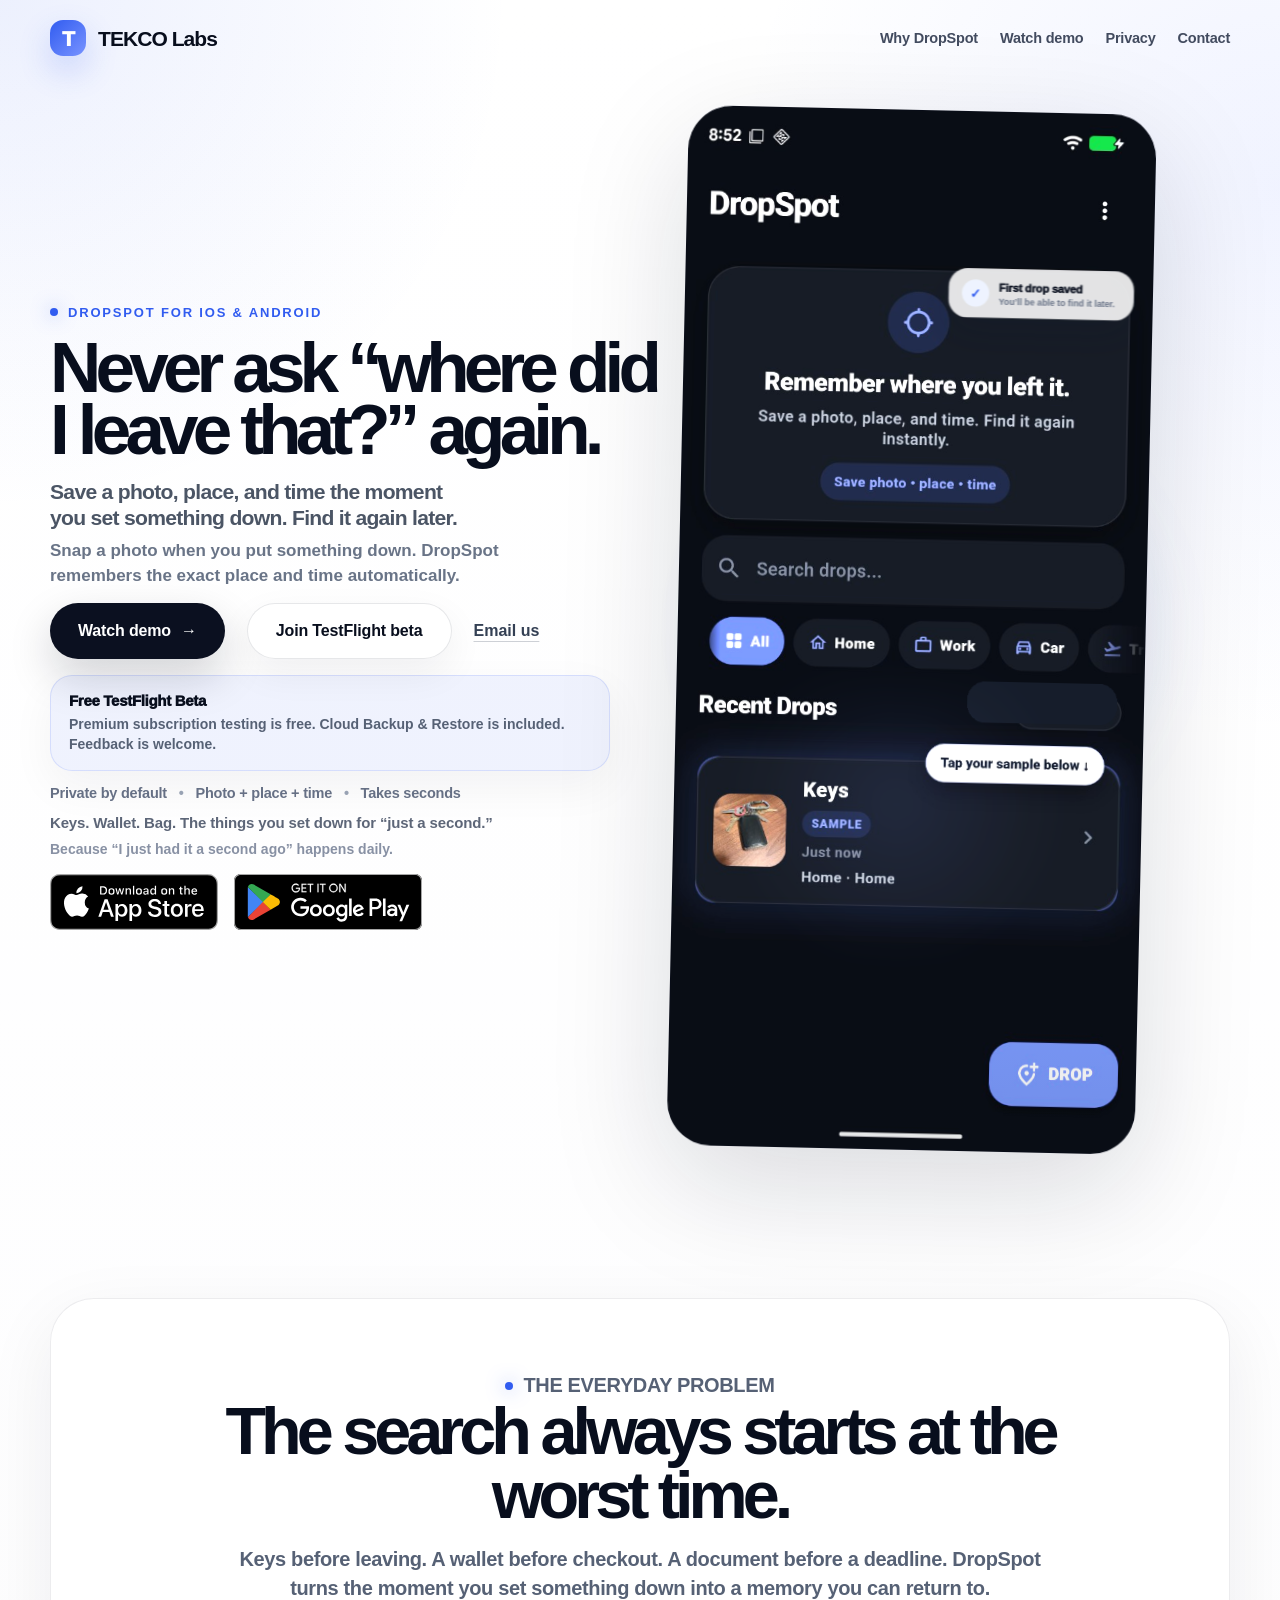
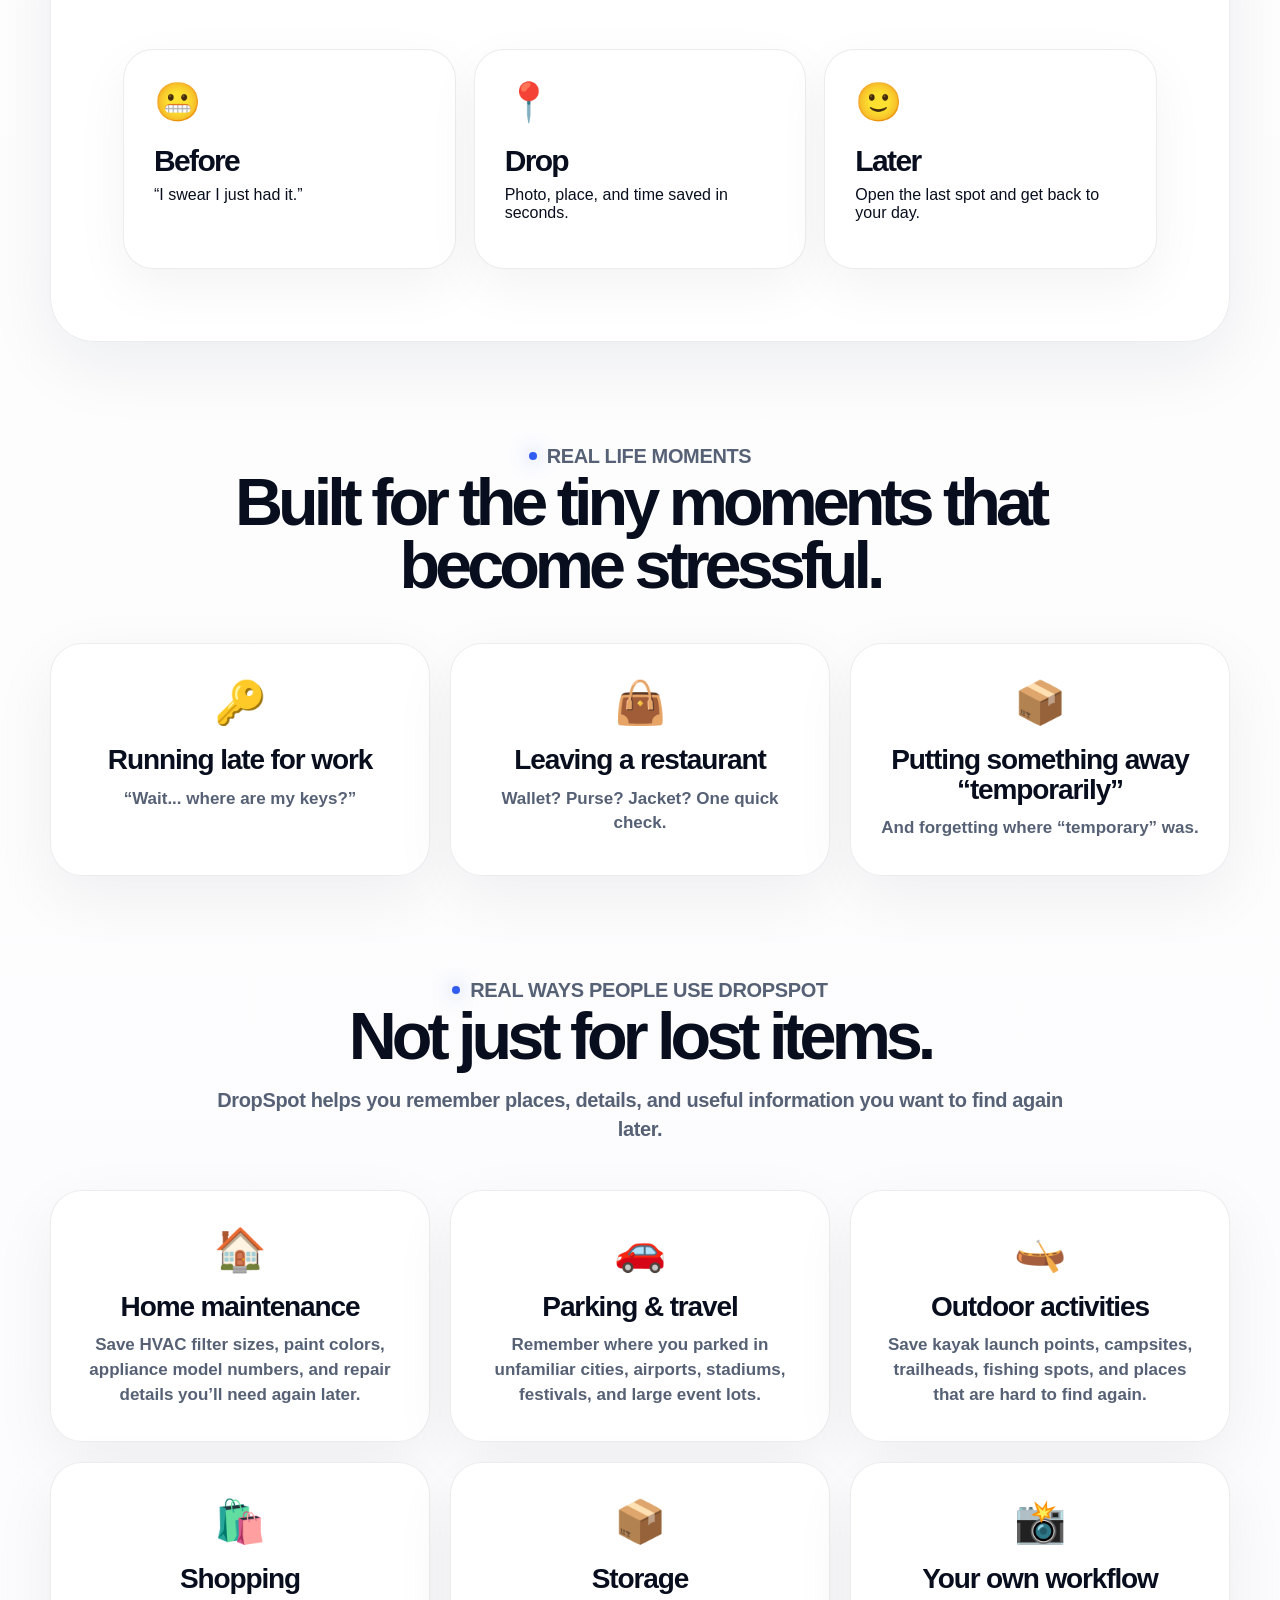
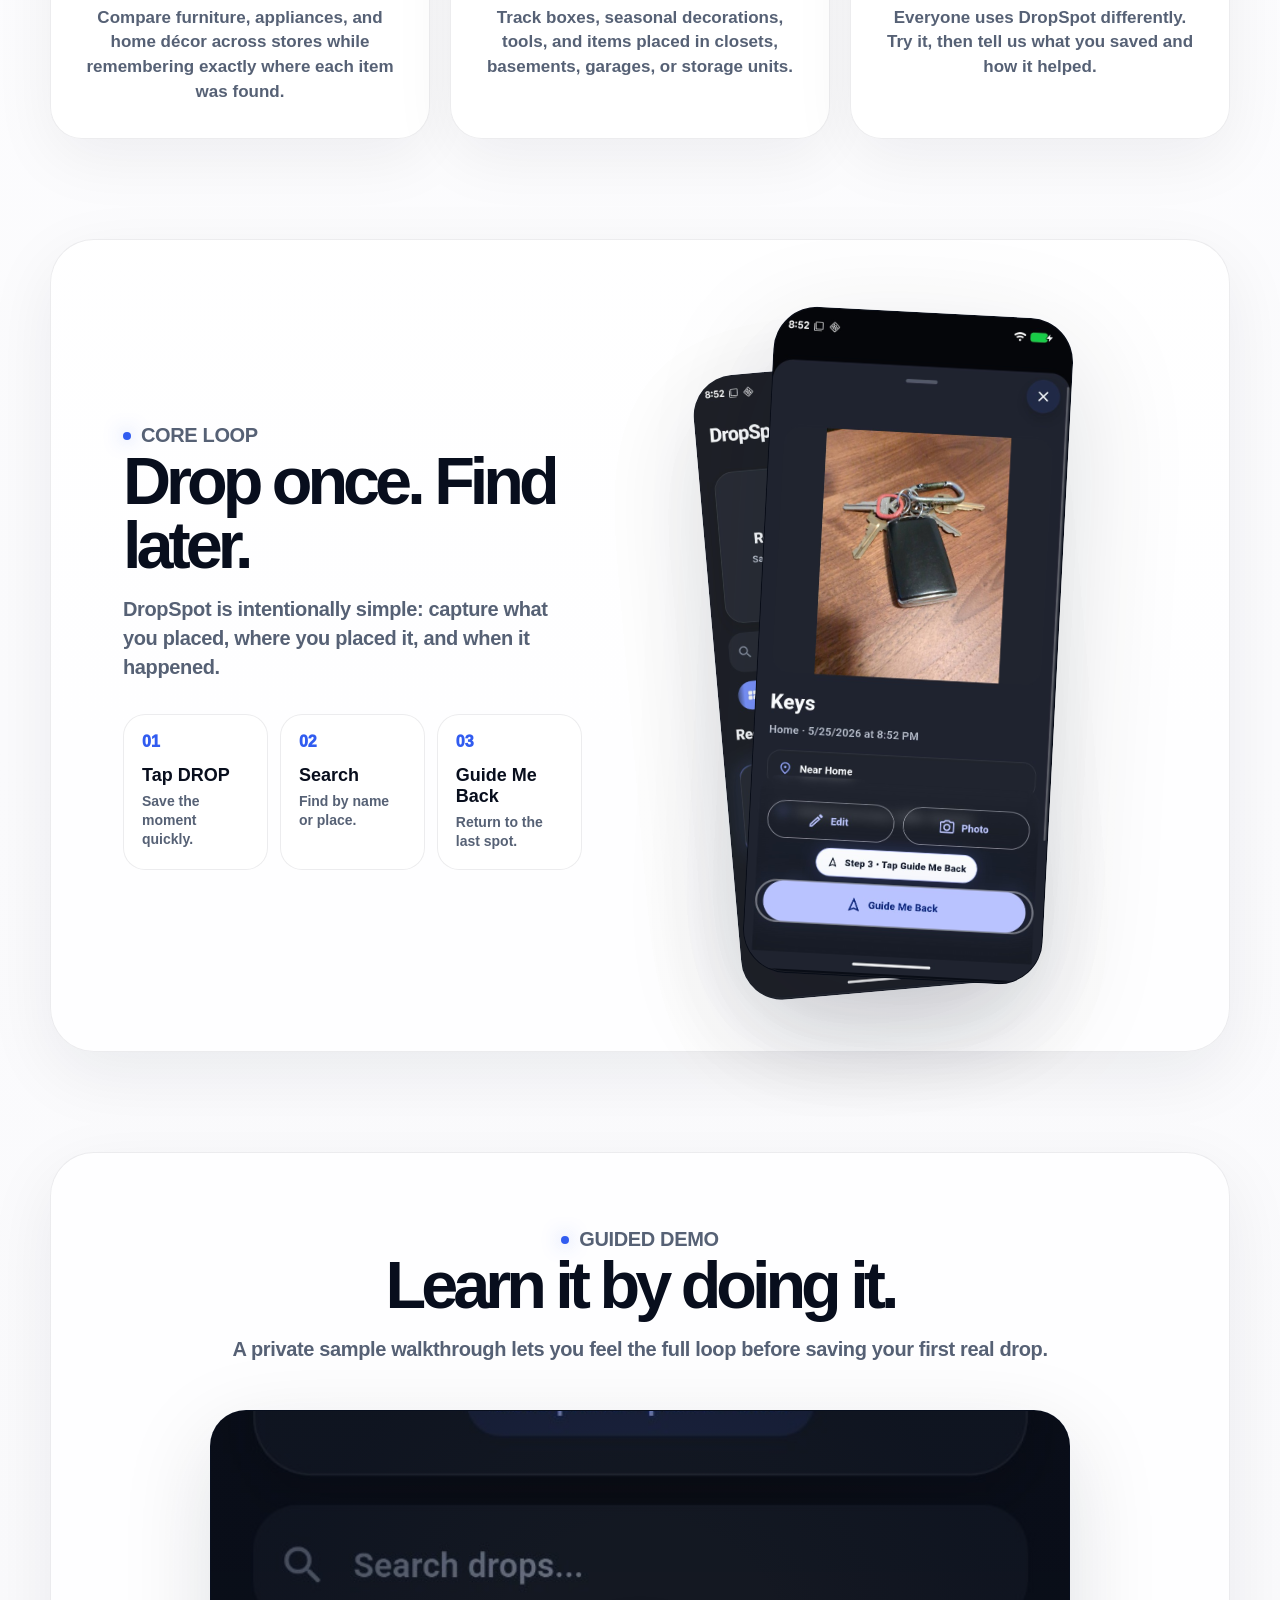
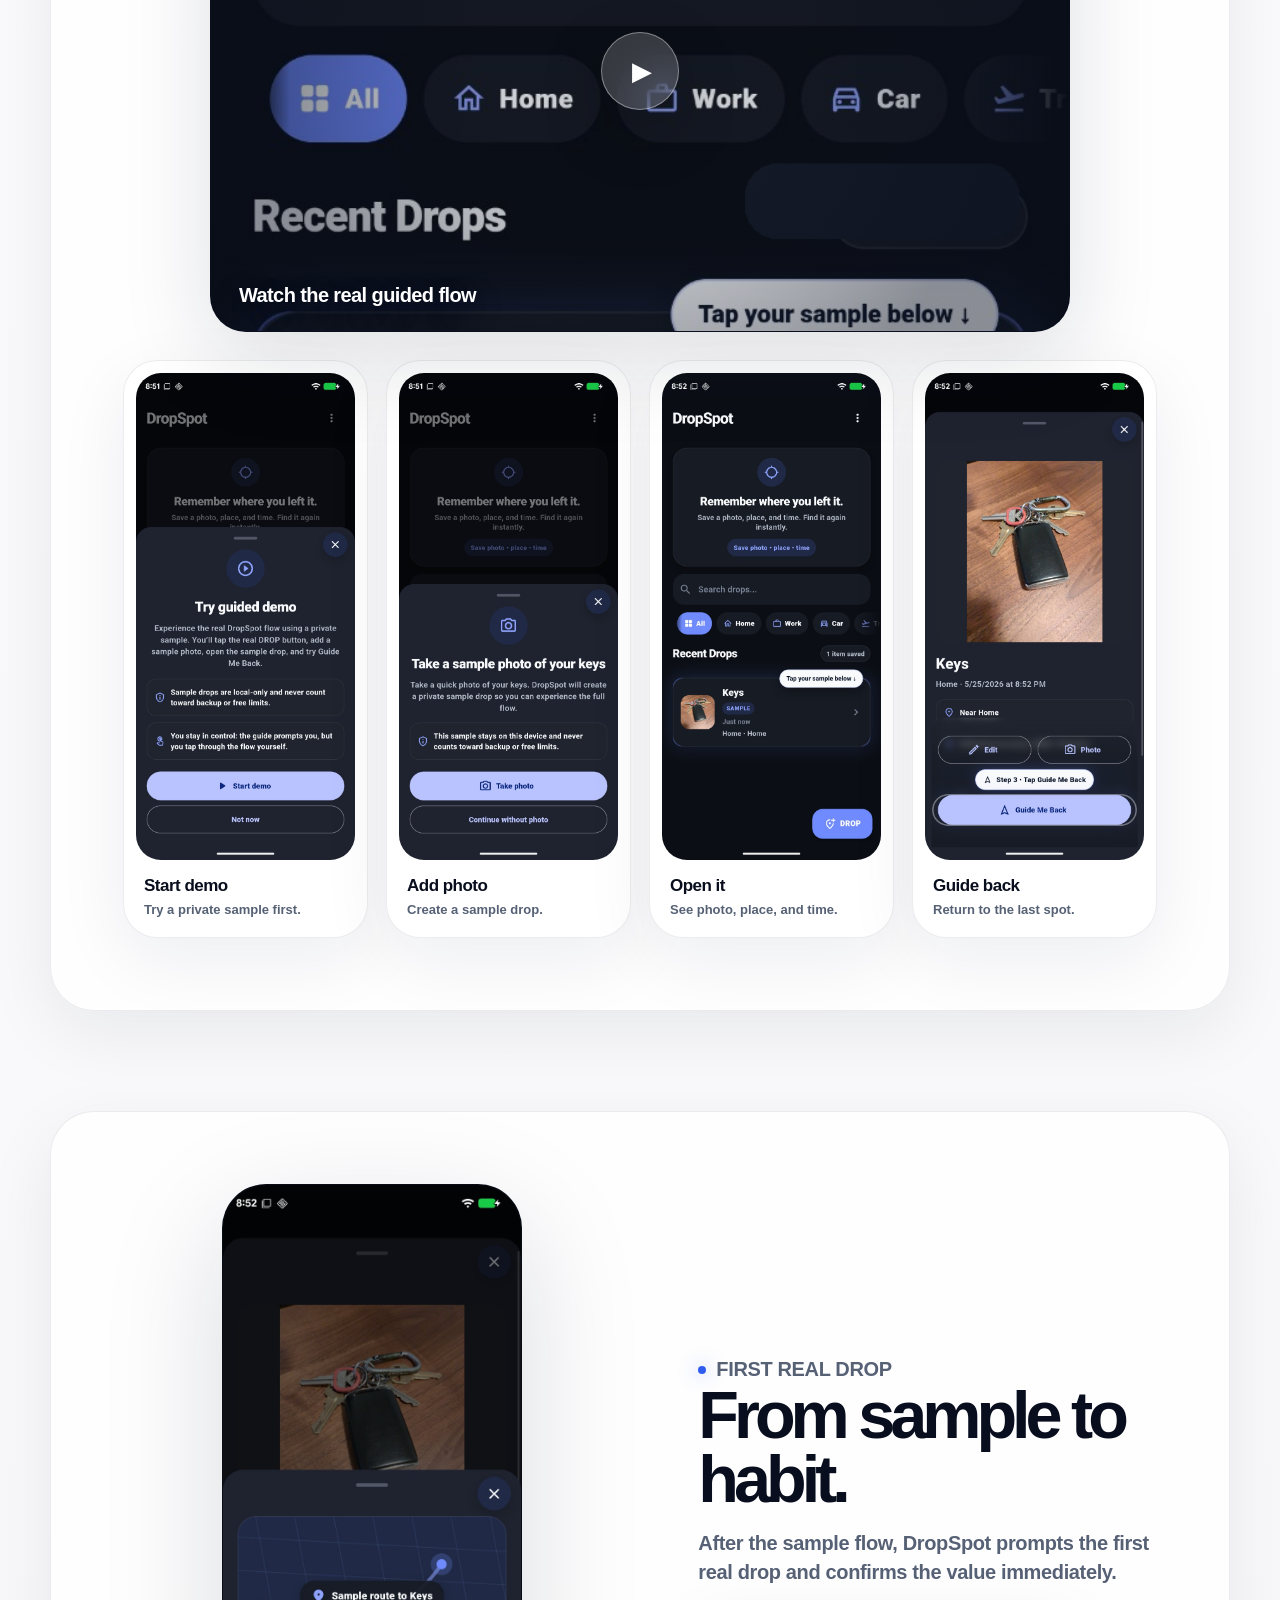
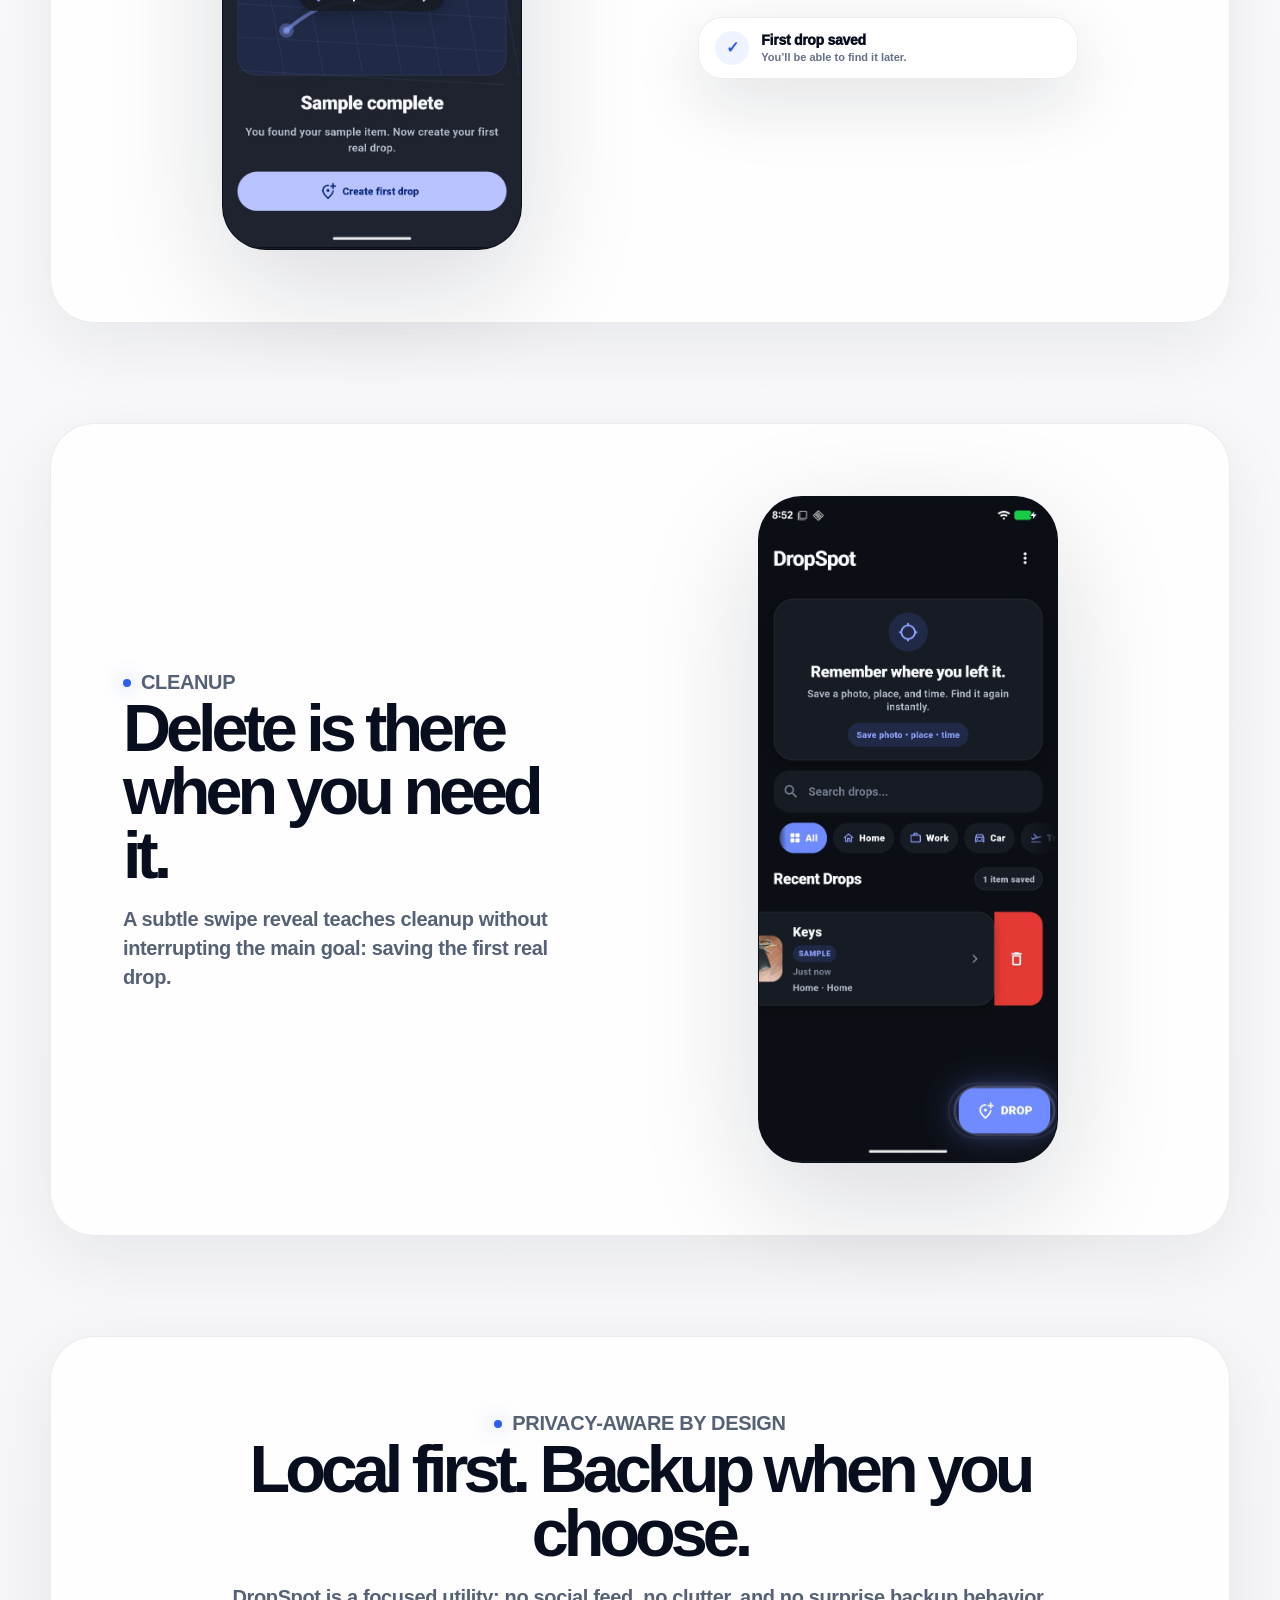
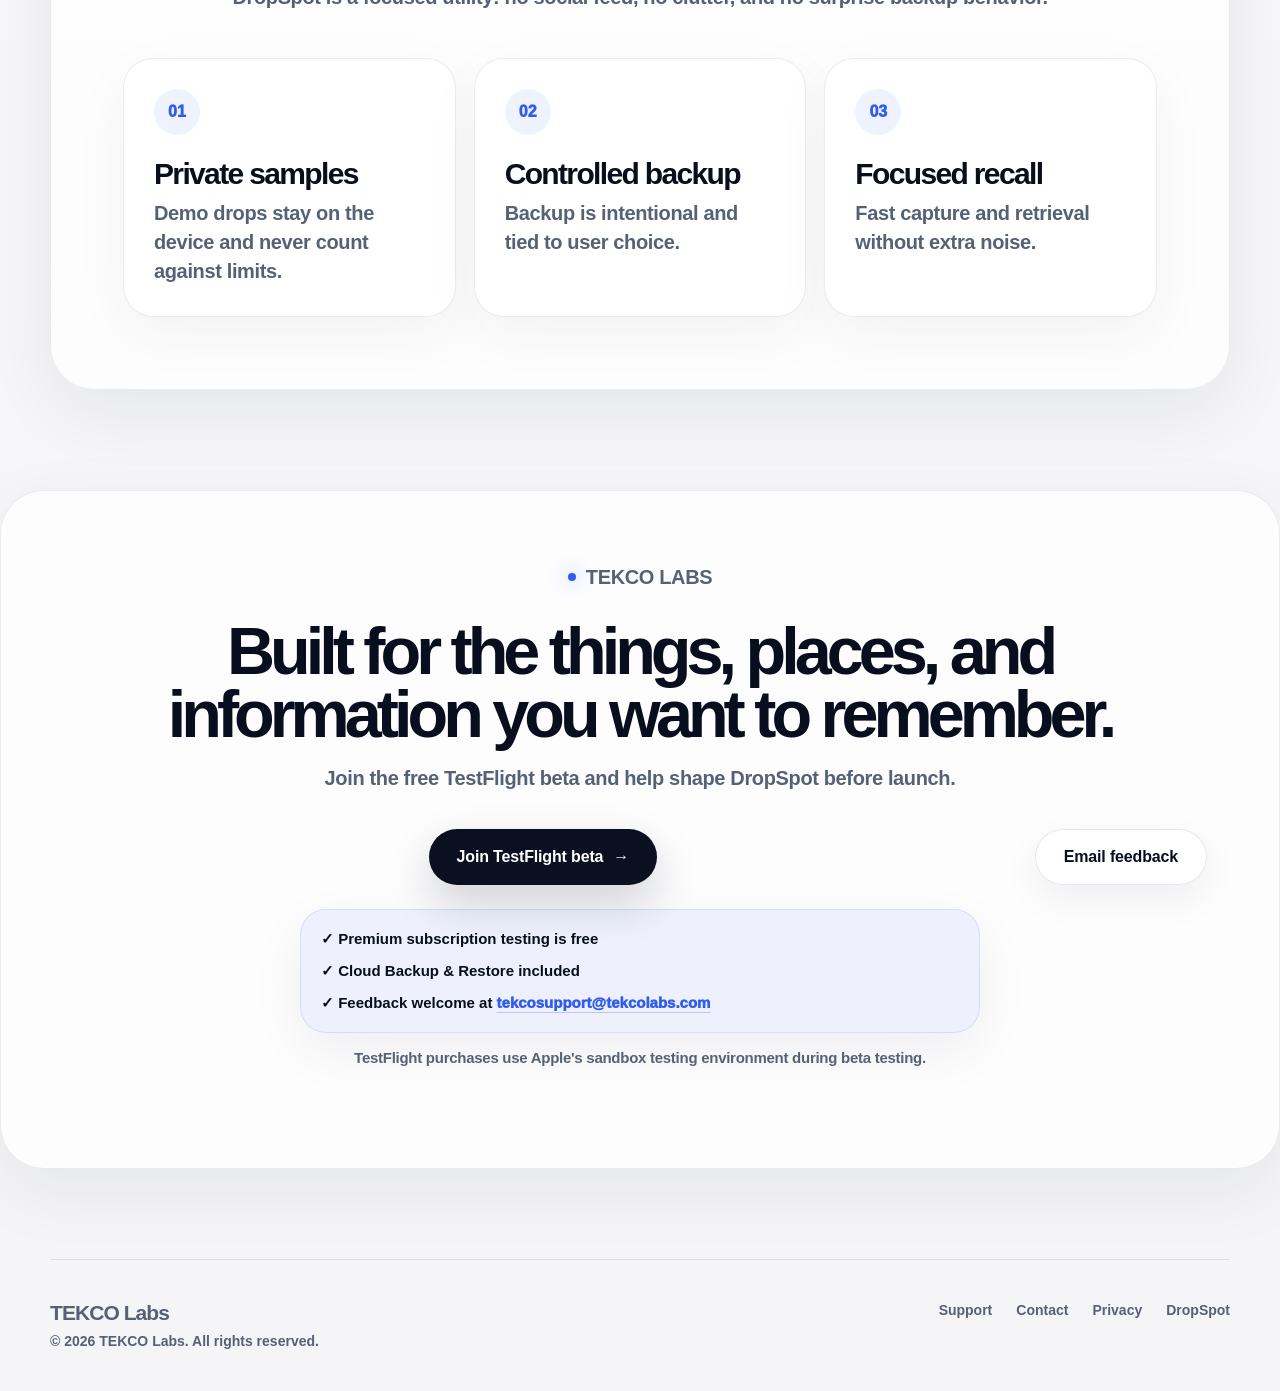
==== index.html @ 06504bcc "[web] update to add more use cases for app" ====
<!DOCTYPE html>
<html lang="en">
<head>
  <meta charset="UTF-8" />
  <meta name="viewport" content="width=device-width, initial-scale=1.0" />
  <title>DropSpot by TEKCO Labs</title>
  <meta name="description" content="DropSpot helps you remember items, places, and useful details by saving a photo, label, location, and time." />
  <meta property="og:title" content="DropSpot — Never ask where you left it again." />
  <meta property="og:description" content="Save a photo, place, time, and note. Find it again later." />
  <meta property="og:type" content="website" />
  <meta property="og:url" content="https://tekcolabs.com/" />
  <meta property="og:image" content="https://tekcolabs.com/images/drop-hero-clean.png" />
  <link rel="icon" href="/favicon.ico" sizes="any" />
  <link rel="icon" href="fav/favicon.svg" type="image/svg+xml" />
  <link rel="apple-touch-icon" href="fav/favicon-512.png" />
  <!-- Google Analytics -->
  <script async src="https://www.googletagmanager.com/gtag/js?id=G-1CHB53VF8Z"></script>
  <script>
    window.dataLayer = window.dataLayer || [];

    function gtag() {
      dataLayer.push(arguments);
    }

    gtag('js', new Date());
    gtag('config', 'G-1CHB53VF8Z');
  </script>


  <!-- Microsoft Clarity -->
  <script type="text/javascript">
    (function(c,l,a,r,i,t,y){
      c[a]=c[a]||function(){(c[a].q=c[a].q||[]).push(arguments)};
      t=l.createElement(r);t.async=1;t.src="https://www.clarity.ms/tag/"+i;
      y=l.getElementsByTagName(r)[0];y.parentNode.insertBefore(t,y);
    })(window, document, "clarity", "script", "x2ty1e2x5y");
  </script>

  <link rel="stylesheet" href="style.css" />
</head>
<body>
  <header class="site-header">
    <a class="brand" href="/" aria-label="TEKCO Labs home">
      <span class="brand-mark">T</span>
      <span>TEKCO Labs</span>
    </a>
    <nav aria-label="Primary navigation">
      <a href="#why">Why DropSpot</a>
      <a href="#how">Watch demo</a>

      <a href="#privacy">Privacy</a>
      <a href="mailto:tekcosupport@tekcolabs.com">Contact</a>
    </nav>
  </header>

  <main>
    <section class="hero" id="product">
      <div class="hero-copy">
        <p class="eyebrow">DropSpot for iOS & Android</p>
        <h1>Never ask “where did I leave that?” again.</h1>
        <p class="hero-subtitle">Save a photo, place, and time the moment you set something down. Find it again later.</p>

        <p class="hero-microcopy">
          Snap a photo when you put something down. DropSpot remembers the exact place and time automatically.
        </p>

        <div class="hero-actions">
          <a class="primary-button" href="#demo-video" data-video-open data-analytics-event="watch_demo_clicked" data-analytics-label="hero_watch_demo">Watch demo</a>
          <a class="secondary-button" href="https://testflight.apple.com/join/vSSqCEDW" data-analytics-event="testflight_beta_clicked" data-analytics-label="hero_testflight_beta">Join TestFlight beta</a>
          <a class="text-link" href="mailto:tekcosupport@tekcolabs.com?subject=DropSpot%20beta%20access" data-analytics-event="join_beta_clicked" data-analytics-label="hero_join_private_beta">Email us</a>
        </div>

        <div class="beta-note-card" aria-label="Free TestFlight beta details">
          <strong>Free TestFlight Beta</strong>
          <span>Premium subscription testing is free. Cloud Backup & Restore is included. Feedback is welcome.</span>
        </div>

        <p class="trust-line">Private by default <span>•</span> Photo + place + time <span>•</span> Takes seconds</p>

        <p class="hero-emotion-line">Keys. Wallet. Bag. The things you set down for “just a second.”</p>
        <p class="future-self-line">Because “I just had it a second ago” happens daily.</p>

        <div class="hero-store-badges">
          <a href="#" class="store-badge" data-analytics-event="app_store_badge_clicked" data-analytics-label="hero_app_store_badge">
            <img src="images/app-store-badge.svg" alt="Download on the App Store">
          </a>
          <a href="#" class="store-badge" data-analytics-event="google_play_badge_clicked" data-analytics-label="hero_google_play_badge">
            <img src="images/google-play-badge.svg" alt="Get it on Google Play">
          </a>
        </div>
      </div>

      <div class="hero-visual" aria-label="DropSpot app preview">
        <div class="hero-glow"></div>
        <div class="phone-shell hero-phone">
          <img src="images/drop-hero-clean.png" alt="DropSpot home screen showing a saved keys drop" />
          <div class="phone-focus-glow" aria-hidden="true"></div>
          <div class="glass-note in-phone-toast">
            <span>✓</span>
            <div><strong>First drop saved</strong><small>You’ll be able to find it later.</small></div>
          </div>
        </div>
      </div>
    </section>

    <section class="section reveal-on-scroll need-section" id="why">
      <div class="section-heading compact">
        <p class="eyebrow">The everyday problem</p>
        <h2>The search always starts at the worst time.</h2>
        <p>Keys before leaving. A wallet before checkout. A document before a deadline. DropSpot turns the moment you set something down into a memory you can return to.</p>
      </div>
      <div class="emotion-grid">
        <article>
          <span class="emoji">😬</span>
          <h3>Before</h3>
          <p>“I swear I just had it.”</p>
        </article>
        <article>
          <span class="emoji">📍</span>
          <h3>Drop</h3>
          <p>Photo, place, and time saved in seconds.</p>
        </article>
        <article>
          <span class="emoji">🙂</span>
          <h3>Later</h3>
          <p>Open the last spot and get back to your day.</p>
        </article>
      </div>
    </section>

    
    <section class="section reveal-on-scroll real-life-section">
      <div class="section-heading compact">
        <p class="eyebrow">Real life moments</p>
        <h2>Built for the tiny moments that become stressful.</h2>
      </div>

      <div class="story-grid">
        <article>
          <span>🔑</span>
          <h3>Running late for work</h3>
          <p>“Wait... where are my keys?”</p>
        </article>

        <article>
          <span>👜</span>
          <h3>Leaving a restaurant</h3>
          <p>Wallet? Purse? Jacket? One quick check.</p>
        </article>

        <article>
          <span>📦</span>
          <h3>Putting something away “temporarily”</h3>
          <p>And forgetting where “temporary” was.</p>
        </article>
      </div>
    </section>

    <section class="section reveal-on-scroll use-cases-section" id="use-cases">
      <div class="section-heading compact">
        <p class="eyebrow">Real ways people use DropSpot</p>
        <h2>Not just for lost items.</h2>
        <p>DropSpot helps you remember places, details, and useful information you want to find again later.</p>
      </div>

      <div class="use-case-grid">
        <article>
          <span>🏠</span>
          <h3>Home maintenance</h3>
          <p>Save HVAC filter sizes, paint colors, appliance model numbers, and repair details you’ll need again later.</p>
        </article>

        <article>
          <span>🚗</span>
          <h3>Parking & travel</h3>
          <p>Remember where you parked in unfamiliar cities, airports, stadiums, festivals, and large event lots.</p>
        </article>

        <article>
          <span>🛶</span>
          <h3>Outdoor activities</h3>
          <p>Save kayak launch points, campsites, trailheads, fishing spots, and places that are hard to find again.</p>
        </article>

        <article>
          <span>🛍️</span>
          <h3>Shopping</h3>
          <p>Compare furniture, appliances, and home décor across stores while remembering exactly where each item was found.</p>
        </article>

        <article>
          <span>📦</span>
          <h3>Storage</h3>
          <p>Track boxes, seasonal decorations, tools, and items placed in closets, basements, garages, or storage units.</p>
        </article>

        <article>
          <span>📸</span>
          <h3>Your own workflow</h3>
          <p>Everyone uses DropSpot differently. Try it, then tell us what you saved and how it helped.</p>
        </article>
      </div>
    </section>



    <section class="section reveal-on-scroll split-section" id="how">
      <div class="split-copy">
        <p class="eyebrow">Core loop</p>
        <h2>Drop once. Find later.</h2>
        <p>DropSpot is intentionally simple: capture what you placed, where you placed it, and when it happened.</p>
        <div class="mini-steps">
          <div><span>01</span><strong>Tap DROP</strong><small>Save the moment quickly.</small></div>
          <div><span>02</span><strong>Search</strong><small>Find by name or place.</small></div>
          <div><span>03</span><strong>Guide Me Back</strong><small>Return to the last spot.</small></div>
        </div>
      </div>
      <div class="image-stage dual-phone">
        <div class="phone-shell behind"><img loading="lazy" src="images/drop-home-sample.png" alt="DropSpot home screen" /></div>
        <div class="phone-shell front"><img loading="lazy" src="images/drop-detail-guide.png" alt="DropSpot detail screen with Guide Me Back" /></div>
      </div>
    </section>

    <section class="section reveal-on-scroll demo-section" id="demo">
      <div class="section-heading compact">
        <p class="eyebrow">Guided demo</p>
        <h2>Learn it by doing it.</h2>
        <p>A private sample walkthrough lets you feel the full loop before saving your first real drop.</p>
      </div>

      <button class="demo-video-card" type="button" data-video-open data-analytics-event="watch_demo_clicked" data-analytics-label="demo_section_video_card" aria-label="Play DropSpot guided demo video">
        <video muted playsinline preload="metadata" poster="images/drop-hero-clean.png">
          <source src="media/demo_web.mp4" type="video/mp4" />
        </video>
        <span class="demo-play-button">▶</span>
        <span class="demo-video-caption">Watch the real guided flow</span>
      </button>

      <div class="flow-strip" aria-label="DropSpot guided demo sequence">
        <figure>
          <img loading="lazy" src="images/drop-guided-demo.png" alt="DropSpot guided demo intro" />
          <figcaption><strong>Start demo</strong><span>Try a private sample first.</span></figcaption>
        </figure>
        <figure>
          <img loading="lazy" src="images/drop-take-photo.png" alt="Take a sample keys photo" />
          <figcaption><strong>Add photo</strong><span>Create a sample drop.</span></figcaption>
        </figure>
        <figure>
          <img loading="lazy" src="images/drop-open-sample.png" alt="Open the sample drop" />
          <figcaption><strong>Open it</strong><span>See photo, place, and time.</span></figcaption>
        </figure>
        <figure>
          <img loading="lazy" src="images/drop-detail-guide.png" alt="Guide Me Back button on the sample detail screen" />
          <figcaption><strong>Guide back</strong><span>Return to the last spot.</span></figcaption>
        </figure>
      </div>
    </section>

    <section class="section reveal-on-scroll split-section reverse activation-section">
      <div class="split-copy">
        <p class="eyebrow">First real drop</p>
        <h2>From sample to habit.</h2>
        <p>After the sample flow, DropSpot prompts the first real drop and confirms the value immediately.</p>
        <div class="success-card">
          <span>✓</span>
          <div><strong>First drop saved</strong><small>You’ll be able to find it later.</small></div>
        </div>
      </div>
      <div class="image-stage single-phone">
        <div class="phone-shell"><img loading="lazy" src="images/drop-sample-complete.png" alt="Sample complete screen with first drop saved confirmation" /></div>
      </div>
    </section>

    <section class="section reveal-on-scroll split-section delete-section">
      <div class="split-copy">
        <p class="eyebrow">Cleanup</p>
        <h2>Delete is there when you need it.</h2>
        <p>A subtle swipe reveal teaches cleanup without interrupting the main goal: saving the first real drop.</p>
      </div>
      <div class="image-stage single-phone">
        <div class="phone-shell"><img loading="lazy" src="images/drop-swipe-delete.png" alt="DropSpot swipe-to-delete cue" /></div>
      </div>
    </section>
<section class="section reveal-on-scroll privacy-section" id="privacy">
      <div class="section-heading compact">
        <p class="eyebrow">Privacy-aware by design</p>
        <h2>Local first. Backup when you choose.</h2>
        <p>DropSpot is a focused utility: no social feed, no clutter, and no surprise backup behavior.</p>
      </div>
      <div class="three-cards">
        <article><span class="number">01</span><h3>Private samples</h3><p>Demo drops stay on the device and never count against limits.</p></article>
        <article><span class="number">02</span><h3>Controlled backup</h3><p>Backup is intentional and tied to user choice.</p></article>
        <article><span class="number">03</span><h3>Focused recall</h3><p>Fast capture and retrieval without extra noise.</p></article>
      </div>
    </section>

    <section class="final-cta">
      <p class="eyebrow">TEKCO Labs</p>
      <h2>Built for the things, places, and information you want to remember.</h2>
      <p>Join the free TestFlight beta and help shape DropSpot before launch.</p>
      <div class="final-actions">
        <a class="primary-button" href="https://testflight.apple.com/join/vSSqCEDW" data-analytics-event="testflight_beta_clicked" data-analytics-label="final_cta_testflight_beta">Join TestFlight beta</a>
        <a class="secondary-button" href="mailto:tekcosupport@tekcolabs.com?subject=DropSpot%20beta%20access" data-analytics-event="join_beta_clicked" data-analytics-label="final_cta_join_private_beta">Email feedback</a>
      </div>
      <div class="beta-free-card" aria-label="Free beta testing details">
        <span>✓ Premium subscription testing is free</span>
        <span>✓ Cloud Backup & Restore included</span>
        <span>✓ Feedback welcome at <a href="mailto:tekcosupport@tekcolabs.com?subject=DropSpot%20beta%20feedback">tekcosupport@tekcolabs.com</a></span>
      </div>
      <p class="beta-contact-line">TestFlight purchases use Apple's sandbox testing environment during beta testing.</p>
    </section>
  </main>

  <footer class="site-footer">
    <div>
      <a class="footer-logo" href="/">TEKCO Labs</a>
      <p>© 2026 TEKCO Labs. All rights reserved.</p>
    </div>
    <div class="footer-links">
      <a href="mailto:tekcosupport@tekcolabs.com">Support</a>
      <a href="mailto:tekcosupport@tekcolabs.com">Contact</a>
      <a href="#privacy">Privacy</a>
      <a href="#product">DropSpot</a>
    </div>
  </footer>

  <div class="video-modal" id="demo-video-modal" aria-hidden="true">
    <div class="video-modal-backdrop" data-video-close></div>
    <div class="video-modal-panel" role="dialog" aria-modal="true" aria-label="DropSpot guided demo video">
      <button class="video-modal-close" type="button" data-video-close aria-label="Close video">×</button>
      <video id="demo-video" controls playsinline preload="metadata">
        <source src="media/demo_web.mp4" type="video/mp4" />
        Your browser does not support the video tag.
      </video>
    </div>
  </div>

  <script>
    (() => {
      function trackEvent(eventName, eventLabel) {
        if (!eventName) {
          return;
        }

        if (typeof gtag === 'function') {
          gtag('event', eventName, {
            event_category: 'engagement',
            event_label: eventLabel || '',
            transport_type: 'beacon'
          });
        }

        if (typeof clarity === 'function') {
          clarity('event', eventName);
        }
      }

      document.querySelectorAll('[data-analytics-event]').forEach((element) => {
        element.addEventListener('click', () => {
          trackEvent(
            element.getAttribute('data-analytics-event'),
            element.getAttribute('data-analytics-label')
          );
        });
      });
    })();
  </script>

  <script>
    (() => {
      const modal = document.getElementById('demo-video-modal');
      const video = document.getElementById('demo-video');
      const openers = document.querySelectorAll('[data-video-open]');
      const closers = document.querySelectorAll('[data-video-close]');

      let videoStartedTracked = false;
      let videoSeventyFivePercentTracked = false;
      let videoCompletedTracked = false;

      function trackVideoEvent(eventName, eventLabel) {
        if (!eventName) {
          return;
        }

        if (typeof gtag === 'function') {
          gtag('event', eventName, {
            event_category: 'video',
            event_label: eventLabel || 'guided_demo_video',
            transport_type: 'beacon'
          });
        }

        if (typeof clarity === 'function') {
          clarity('event', eventName);
        }
      }

      function resetVideoTracking() {
        videoStartedTracked = false;
        videoSeventyFivePercentTracked = false;
        videoCompletedTracked = false;
      }

      function openVideo(event) {
        if (event) event.preventDefault();
        resetVideoTracking();
        modal.setAttribute('aria-hidden', 'false');
        document.body.classList.add('video-modal-open');
        if (video) {
          video.currentTime = 0;
          video.play().catch(() => {});
        }
      }

      function closeVideo() {
        modal.setAttribute('aria-hidden', 'true');
        document.body.classList.remove('video-modal-open');
        if (video) {
          video.pause();
          video.currentTime = 0;
        }
      }

      if (video) {
        video.addEventListener('play', () => {
          if (videoStartedTracked) {
            return;
          }

          videoStartedTracked = true;
          trackVideoEvent('demo_video_started');
        });

        video.addEventListener('timeupdate', () => {
          if (videoSeventyFivePercentTracked || !video.duration) {
            return;
          }

          if (video.currentTime / video.duration >= 0.75) {
            videoSeventyFivePercentTracked = true;
            trackVideoEvent('demo_video_75_percent');
          }
        });

        video.addEventListener('ended', () => {
          if (videoCompletedTracked) {
            return;
          }

          videoCompletedTracked = true;
          trackVideoEvent('demo_video_completed');
        });
      }

      openers.forEach((button) => button.addEventListener('click', openVideo));
      closers.forEach((button) => button.addEventListener('click', closeVideo));
      document.addEventListener('keydown', (event) => {
        if (event.key === 'Escape' && modal.getAttribute('aria-hidden') === 'false') {
          closeVideo();
        }
      });
    })();
  </script>


  <script>
    (() => {
      const elements = document.querySelectorAll('.reveal-on-scroll');
      if (!('IntersectionObserver' in window)) {
        elements.forEach((el) => el.classList.add('is-visible'));
        return;
      }

      const observer = new IntersectionObserver((entries) => {
        entries.forEach((entry) => {
          if (entry.isIntersecting) {
            entry.target.classList.add('is-visible');
            observer.unobserve(entry.target);
          }
        });
      }, { threshold: 0.12 });

      elements.forEach((el) => observer.observe(el));
    })();
  </script>

</body>
</html>
---- style.css ----
* { box-sizing: border-box; }

:root {
  --bg: #f5f5f7;
  --paper: #ffffff;
  --ink: #080e1d;
  --muted: #566175;
  --muted-2: #7b8497;
  --line: rgba(15, 23, 42, 0.10);
  --blue: #315cf0;
  --blue-2: #7893ff;
  --blue-soft: #eef3ff;
  --shadow: 0 22px 70px rgba(15, 23, 42, 0.07);
  --shadow-strong: 0 38px 120px rgba(15, 23, 42, 0.15);
  --radius: 44px;
}

html { scroll-behavior: smooth; }
body {
  margin: 0;
  min-height: 100vh;
  font-family: -apple-system, BlinkMacSystemFont, "SF Pro Display", "Inter", "Segoe UI", sans-serif;
  color: var(--ink);
  background:
    radial-gradient(circle at 0% 0%, rgba(49, 92, 240, 0.09), transparent 32rem),
    radial-gradient(circle at 100% 2%, rgba(111, 139, 255, 0.10), transparent 34rem),
    linear-gradient(180deg, #ffffff 0%, #fbfbfd 42%, #f5f5f7 100%);
  -webkit-font-smoothing: antialiased;
  text-rendering: optimizeLegibility;
  overflow-x: hidden;
}
a { color: inherit; text-decoration: none; }
img { display: block; max-width: 100%; }
h1, h2, h3, p { margin-top: 0; }

.site-header {
  width: min(1180px, calc(100% - 48px));
  height: 76px;
  margin: 0 auto;
  display: flex;
  align-items: center;
  justify-content: space-between;
  position: relative;
  z-index: 10;
}
.brand, .footer-logo {
  display: inline-flex;
  align-items: center;
  gap: 12px;
  font-size: 21px;
  line-height: 1;
  font-weight: 900;
  letter-spacing: -0.045em;
}
.brand-mark {
  width: 36px;
  height: 36px;
  border-radius: 13px;
  display: inline-grid;
  place-items: center;
  color: white;
  background: linear-gradient(135deg, var(--blue), var(--blue-2));
  box-shadow: 0 14px 32px rgba(49,92,240,.22);
  font-weight: 950;
}
nav { display: flex; gap: 26px; align-items: center; font-size: 14px; color: #555f72; font-weight: 760; }
nav a:hover, .footer-links a:hover { color: var(--ink); }

.hero {
  width: min(1180px, calc(100% - 48px));
  min-height: calc(100vh - 76px);
  margin: 0 auto 82px;
  display: grid;
  grid-template-columns: minmax(0, 1fr) minmax(350px, .74fr);
  align-items: center;
  gap: clamp(46px, 6vw, 92px);
}
.eyebrow {
  display: inline-flex;
  align-items: center;
  gap: 10px;
  margin: 0 0 22px;
  color: var(--blue);
  font-size: 13px;
  font-weight: 900;
  letter-spacing: .14em;
  line-height: 1;
  text-transform: uppercase;
}
.eyebrow::before {
  content: "";
  width: 8px;
  height: 8px;
  border-radius: 50%;
  background: var(--blue);
  box-shadow: 0 0 18px rgba(49,92,240,.55);
}
h1 {
  max-width: 770px;
  margin-bottom: 30px;
  font-size: clamp(62px, 7vw, 108px);
  line-height: .91;
  letter-spacing: -.08em;
  color: var(--ink);
}
.hero-subtitle {
  max-width: 590px;
  margin: 0;
  font-size: clamp(23px, 2.05vw, 31px);
  line-height: 1.25;
  font-weight: 650;
  letter-spacing: -.03em;
  color: #4b5565;
}
.hero-actions,
.final-actions {
  margin-top: 36px;
  display: flex;
  align-items: center;
  gap: 22px;
  flex-wrap: wrap;
}
.primary-button, .secondary-button {
  min-height: 56px;
  padding: 0 28px;
  display: inline-flex;
  align-items: center;
  justify-content: center;
  border-radius: 999px;
  font-weight: 860;
  font-size: 16px;
  letter-spacing: -.01em;
  transition: transform .2s ease, box-shadow .2s ease, border-color .2s ease, background .2s ease;
}
.primary-button {
  background: #0b1020;
  color: white;
  box-shadow: 0 18px 44px rgba(11,16,32,.18);
}
.primary-button::after { content: "→"; margin-left: 10px; }
.secondary-button {
  background: rgba(255,255,255,.84);
  color: var(--ink);
  border: 1px solid var(--line);
  box-shadow: 0 14px 38px rgba(15,23,42,.06);
}
.primary-button:hover, .secondary-button:hover, .text-link:hover, .store-badge-link:hover { transform: translateY(-2px); }
.text-link {
  color: #344054;
  font-size: 16px;
  font-weight: 850;
  text-decoration: underline;
  text-decoration-color: rgba(52,64,84,.24);
  text-underline-offset: 5px;
  transition: transform .2s ease, color .2s ease;
}
.text-link:hover { color: var(--blue); }

.hero-visual { min-height: 680px; position: relative; display: grid; place-items: center; }
.hero-visual::before {
  content: "";
  position: absolute;
  width: 550px;
  height: 550px;
  border-radius: 50%;
  background: radial-gradient(circle, rgba(49,92,240,.15), rgba(49,92,240,.04) 42%, transparent 68%);
  filter: blur(4px);
}
.phone-shell {
  position: relative;
  overflow: hidden;
  display: flex;
  align-items: flex-start;
  justify-content: center;
  width: min(330px, 100%);
  aspect-ratio: 691 / 1536;
  border-radius: 44px;
  background: #090d16;
  box-shadow: var(--shadow-strong), inset 0 0 0 1px rgba(255,255,255,.06);
  border: 1px solid rgba(15,23,42,.12);
}
.phone-shell img {
  width: 100%;
  height: auto;
  flex: 0 0 auto;
  display: block;
}
.hero-phone {
  width: min(365px, 92%);
  transform: rotate(1.5deg);
}
.glass-note, .success-card {
  display: flex;
  align-items: center;
  gap: 12px;
  padding: 13px 16px;
  border-radius: 24px;
  background: rgba(255,255,255,.88);
  border: 1px solid rgba(15,23,42,.08);
  box-shadow: 0 22px 70px rgba(15,23,42,.13);
  backdrop-filter: blur(18px);
}
.glass-note { position: absolute; min-width: 232px; }
.glass-note span, .success-card span {
  width: 34px;
  height: 34px;
  flex: 0 0 34px;
  display: grid;
  place-items: center;
  border-radius: 50%;
  color: var(--blue);
  background: var(--blue-soft);
  font-weight: 950;
}
.glass-note strong, .success-card strong {
  display: block;
  color: var(--ink);
  font-size: 14px;
  font-weight: 950;
  letter-spacing: -.02em;
}
.glass-note small, .success-card small {
  display: block;
  margin-top: 3px;
  color: #667085;
  font-size: 11px;
  font-weight: 750;
}
.in-phone-toast {
  top: 128px;
  right: 20px;
  max-width: 246px;
  transform: scale(.82);
  transform-origin: top right;
  z-index: 5;
}

.section {
  width: min(1180px, calc(100% - 48px));
  margin: 100px auto;
}
.section-heading {
  max-width: 900px;
  margin: 0 auto 46px;
  text-align: center;
}
.section-heading.compact { max-width: 850px; }
.section-heading h2, .split-copy h2, .final-cta h2 {
  margin-bottom: 18px;
  color: var(--ink);
  font-size: clamp(46px, 5.2vw, 82px);
  line-height: .95;
  letter-spacing: -.075em;
}
.section-heading p, .split-copy p, .final-cta p, .three-cards p {
  margin: 0;
  color: var(--muted);
  font-size: 20px;
  line-height: 1.45;
  font-weight: 620;
  letter-spacing: -.018em;
}
.need-section, .split-section, .demo-section, .availability-section, .final-cta, .privacy-section {
  padding: clamp(38px, 6vw, 72px);
  border-radius: var(--radius);
  border: 1px solid rgba(15,23,42,.08);
  background: rgba(255,255,255,.80);
  box-shadow: var(--shadow);
}
.emotion-grid, .three-cards {
  display: grid;
  grid-template-columns: repeat(3, minmax(0, 1fr));
  gap: 18px;
}
.emotion-grid article, .three-cards article {
  min-height: 210px;
  padding: 30px;
  border-radius: 30px;
  border: 1px solid rgba(15,23,42,.08);
  background: #fff;
  box-shadow: 0 18px 54px rgba(15,23,42,.05);
}
.emoji { font-size: 38px; display: block; margin-bottom: 22px; }
.number {
  width: 46px;
  height: 46px;
  display: grid;
  place-items: center;
  margin-bottom: 24px;
  border-radius: 50%;
  background: var(--blue-soft);
  color: var(--blue);
  font-weight: 950;
}
.emotion-grid h3, .three-cards h3 {
  margin: 0 0 10px;
  color: var(--ink);
  font-size: 30px;
  line-height: 1;
  letter-spacing: -.055em;
}

.split-section {
  display: grid;
  grid-template-columns: .92fr 1fr;
  gap: clamp(40px, 6vw, 82px);
  align-items: center;
}
.split-section.reverse { grid-template-columns: 1fr .92fr; }
.split-section.reverse .split-copy { order: 2; }
.split-section.reverse .image-stage { order: 1; }
.mini-steps {
  display: grid;
  grid-template-columns: repeat(3, minmax(0, 1fr));
  gap: 12px;
  margin-top: 32px;
}
.mini-steps div {
  padding: 18px;
  border-radius: 22px;
  background: #fff;
  border: 1px solid rgba(15,23,42,.08);
}
.mini-steps span { display: inline-flex; margin-bottom: 14px; color: var(--blue); font-weight: 950; }
.mini-steps strong { display:block; color: var(--ink); font-size: 18px; margin-bottom: 6px; }
.mini-steps small { display:block; color: var(--muted); font-size: 14px; line-height: 1.35; font-weight: 650; }

.image-stage {
  min-height: 580px;
  display: grid;
  place-items: center;
  position: relative;
}
.single-phone .phone-shell { width: min(300px, 100%); }
.dual-phone { min-height: 630px; }
.dual-phone .phone-shell { width: min(300px, 100%); }
.dual-phone .behind {
  position: absolute;
  left: 10%;
  top: 5%;
  transform: rotate(-5deg) scale(.94);
  opacity: .92;
}
.dual-phone .front { position: relative; transform: rotate(3deg); }

.flow-strip {
  display: grid;
  grid-template-columns: repeat(4, minmax(0, 1fr));
  gap: 18px;
}
.flow-strip figure {
  margin: 0;
  padding: 12px;
  border: 1px solid rgba(15,23,42,.08);
  border-radius: 34px;
  background: #fff;
  box-shadow: 0 22px 70px rgba(15,23,42,.07);
}
.flow-strip img {
  width: 100%;
  aspect-ratio: 691 / 1536;
  object-fit: cover;
  border-radius: 25px;
  background: #0b0e14;
}
.flow-strip figcaption { margin: 16px 8px 6px; display: grid; gap: 5px; }
.flow-strip strong { color: var(--ink); font-size: 17px; font-weight: 900; letter-spacing: -.03em; }
.flow-strip span { color: var(--muted); font-size: 13px; line-height: 1.35; font-weight: 650; }

.success-card {
  margin-top: 30px;
  max-width: 380px;
}
.availability-section { text-align: center; }
.store-row {
  display: flex;
  align-items: center;
  justify-content: center;
  gap: 18px;
  flex-wrap: wrap;
}
.store-badge-link {
  display: inline-flex;
  padding: 0;
  border: 0;
  background: transparent;
  border-radius: 10px;
  line-height: 0;
  transition: transform .2s ease, opacity .2s ease;
}
.store-badge-link img {
  height: 52px;
  width: auto;
  border: 0;
  outline: 0;
  box-shadow: none;
}

.final-cta {
  text-align: center;
  margin-bottom: 90px;
}
.final-cta p { max-width: 640px; margin: 0 auto 28px; }
.final-actions { justify-content: center; }

.site-footer {
  width: min(1180px, calc(100% - 48px));
  margin: 0 auto;
  padding: 42px 0;
  border-top: 1px solid rgba(15,23,42,.10);
  display: flex;
  align-items: flex-start;
  justify-content: space-between;
  gap: 30px;
  color: var(--muted);
  font-size: 14px;
  font-weight: 720;
}
.site-footer p { margin: 10px 0 0; }
.footer-links { display: flex; gap: 24px; flex-wrap: wrap; justify-content: flex-end; }

@media (max-width: 1050px) {
  nav { display: none; }
  .hero, .split-section, .split-section.reverse {
    grid-template-columns: 1fr;
    text-align: center;
  }
  .hero { min-height: auto; padding-top: 42px; }
  .hero-subtitle, .split-copy p { margin-left: auto; margin-right: auto; }
  .hero-actions, .final-actions { justify-content: center; }
  .split-section.reverse .split-copy, .split-section.reverse .image-stage { order: initial; }
  .success-card { margin-left: auto; margin-right: auto; }
  .image-stage { min-height: auto; }
  .dual-phone { min-height: 640px; }
  .dual-phone .behind { left: 22%; }
  .emotion-grid, .three-cards, .mini-steps { grid-template-columns: 1fr; }
  .flow-strip { grid-template-columns: repeat(2, minmax(0,1fr)); }
}

@media (max-width: 640px) {
  .site-header, .hero, .section, .site-footer { width: min(100% - 28px, 1180px); }
  .site-header { height: 68px; }
  h1 { font-size: 56px; }
  .hero-subtitle { font-size: 22px; }
  .hero-actions { align-items: stretch; gap: 16px; }
  .primary-button { width: 100%; }
  .hero-visual { min-height: 540px; }
  .hero-phone { width: min(330px, 94%); }
  .in-phone-toast {
    top: 94px;
    right: 8px;
    transform: scale(.68);
  }
  .flow-strip { grid-template-columns: 1fr; }
  .need-section, .split-section, .demo-section, .availability-section, .final-cta, .privacy-section {
    padding: 28px;
    border-radius: 30px;
  }
  .store-badge-link img { height: 46px; }
  .site-footer { flex-direction: column; }
  .footer-links { justify-content: flex-start; }
}


/* Premium hero CTA refinements */
.hero-store-badges{
    display:flex;
    gap:16px;
    align-items:center;
    margin-top:28px;
    flex-wrap:wrap;
}

.store-badge img{
    height:56px;
    width:auto;
    display:block;
    transition:transform .2s ease, opacity .2s ease;
}

.store-badge img:hover{
    transform:translateY(-2px);
    opacity:.92;
}

.hero-actions{
    margin-top:32px;
}

.hero{
    min-height:auto;
    padding-top:48px;
    padding-bottom:48px;
}

@media (max-width: 900px){
    .hero-store-badges{
        justify-content:center;
    }
}


/* Deduplicated CTA refinements */
.final-actions .primary-button {
  margin-inline: auto;
}

.hero-store-badges {
  margin-top: 24px;
}


/* Video demo modal */
button.primary-button {
  border: 0;
  cursor: pointer;
  font-family: inherit;
}

.demo-video-card {
  width: min(860px, 100%);
  margin: 0 auto 28px;
  padding: 0;
  display: grid;
  place-items: center;
  position: relative;
  overflow: hidden;
  border: 1px solid rgba(15,23,42,.10);
  border-radius: 36px;
  background: #080e1d;
  box-shadow: 0 28px 90px rgba(15,23,42,.13);
  cursor: pointer;
}

.demo-video-card video {
  width: 100%;
  max-height: 520px;
  display: block;
  object-fit: cover;
  opacity: .82;
}

.demo-video-card::after {
  content: "";
  position: absolute;
  inset: 0;
  background: radial-gradient(circle at center, transparent 0 28%, rgba(8,14,29,.34) 72%);
  pointer-events: none;
}

.demo-play-button {
  position: absolute;
  width: 78px;
  height: 78px;
  display: grid;
  place-items: center;
  border-radius: 50%;
  color: #fff;
  background: rgba(255,255,255,.18);
  border: 1px solid rgba(255,255,255,.38);
  box-shadow: 0 22px 65px rgba(0,0,0,.24);
  backdrop-filter: blur(18px);
  z-index: 2;
  font-size: 26px;
  padding-left: 4px;
}

.demo-video-caption {
  position: absolute;
  left: 28px;
  bottom: 24px;
  z-index: 2;
  color: #fff;
  font-weight: 900;
  letter-spacing: -.03em;
  font-size: 20px;
  text-shadow: 0 10px 30px rgba(0,0,0,.38);
}

.video-modal {
  position: fixed;
  inset: 0;
  z-index: 100;
  display: none;
  align-items: center;
  justify-content: center;
  padding: 24px;
}

.video-modal[aria-hidden="false"] {
  display: flex;
}

.video-modal-backdrop {
  position: absolute;
  inset: 0;
  background: rgba(8,14,29,.72);
  backdrop-filter: blur(18px);
}

.video-modal-panel {
  width: min(430px, calc(100vw - 34px));
  position: relative;
  z-index: 1;
  border-radius: 38px;
  background: #080e1d;
  border: 1px solid rgba(255,255,255,.15);
  box-shadow: 0 44px 140px rgba(0,0,0,.45);
  overflow: hidden;
}

.video-modal-panel video {
  width: 100%;
  display: block;
  max-height: min(82vh, 820px);
  background: #080e1d;
}

.video-modal-close {
  position: absolute;
  top: 12px;
  right: 12px;
  z-index: 2;
  width: 42px;
  height: 42px;
  border: 0;
  border-radius: 50%;
  color: #fff;
  background: rgba(8,14,29,.72);
  font-size: 28px;
  line-height: 1;
  cursor: pointer;
  backdrop-filter: blur(14px);
}

.video-modal-open {
  overflow: hidden;
}

@media (max-width: 640px) {
  .demo-video-card {
    border-radius: 28px;
  }

  .demo-play-button {
    width: 64px;
    height: 64px;
    font-size: 22px;
  }

  .demo-video-caption {
    left: 18px;
    bottom: 18px;
    font-size: 17px;
  }
}


/* Premium refinement pass */
nav a {
  position: relative;
  color: #4b5565;
  transition: color .2s ease;
}

nav a::after {
  content: "";
  position: absolute;
  left: 0;
  bottom: -6px;
  width: 0%;
  height: 2px;
  border-radius: 999px;
  background: var(--blue);
  transition: width .22s ease;
}

nav a:hover::after {
  width: 100%;
}

.hero-phone {
  animation: phoneFloat 6s ease-in-out infinite;
}

.hero-phone img {
  filter: brightness(1.10) contrast(1.04);
}

.in-phone-toast {
  animation: toastFloat 5s ease-in-out infinite;
}

@keyframes phoneFloat {
  0% { transform: rotate(1.5deg) translateY(0px); }
  50% { transform: rotate(1.5deg) translateY(-8px); }
  100% { transform: rotate(1.5deg) translateY(0px); }
}

@keyframes toastFloat {
  0% { transform: scale(.82) translateY(0px); }
  50% { transform: scale(.82) translateY(-4px); }
  100% { transform: scale(.82) translateY(0px); }
}

.real-life-section {
  text-align: center;
}

.story-grid {
  display: grid;
  grid-template-columns: repeat(3, minmax(0,1fr));
  gap: 20px;
  margin-top: 36px;
}

.story-grid article {
  padding: 34px 28px;
  border-radius: 32px;
  background: rgba(255,255,255,.92);
  border: 1px solid rgba(15,23,42,.08);
  box-shadow: 0 20px 65px rgba(15,23,42,.06);
}

.story-grid span {
  font-size: 42px;
  display: block;
  margin-bottom: 18px;
}

.story-grid h3 {
  margin: 0 0 12px;
  font-size: 28px;
  line-height: 1.05;
  letter-spacing: -.04em;
  color: var(--ink);
}

.story-grid p {
  margin: 0;
  color: var(--muted);
  font-size: 17px;
  line-height: 1.45;
  font-weight: 650;
}

@media (max-width: 900px) {
  .story-grid {
    grid-template-columns: 1fr;
  }
}


/* --- Premium Hero Refinements --- */

.hero-copy {
  max-width: 760px;
}

.hero-subtitle {
  max-width: 720px;
}

.hero-microcopy {
  margin-top: 1rem;
  max-width: 620px;
  font-size: 1.05rem;
  line-height: 1.7;
  color: #5c6477;
  font-weight: 500;
}

.trust-pills {
  display: flex;
  flex-wrap: wrap;
  gap: 0.75rem;
  margin-top: 1.5rem;
  margin-bottom: 2rem;
}

.trust-pills span {
  padding: 0.7rem 1rem;
  border-radius: 999px;
  background: rgba(76, 103, 255, 0.07);
  border: 1px solid rgba(76, 103, 255, 0.10);
  color: #34405a;
  font-size: 0.92rem;
  font-weight: 600;
  backdrop-filter: blur(8px);
}

.hero-visual {
  position: relative;
}

.hero-glow {
  position: absolute;
  width: 520px;
  height: 520px;
  background: radial-gradient(circle, rgba(76,103,255,0.16) 0%, rgba(76,103,255,0.05) 40%, transparent 72%);
  top: 50%;
  left: 52%;
  transform: translate(-50%, -50%);
  filter: blur(20px);
  pointer-events: none;
  animation: pulseGlow 7s ease-in-out infinite;
}

.hero-phone {
  position: relative;
  z-index: 2;
  transform: translateY(8px);
  animation: floatPhone 6s ease-in-out infinite;
}

@keyframes floatPhone {
  0% { transform: translateY(8px); }
  50% { transform: translateY(-4px); }
  100% { transform: translateY(8px); }
}

@keyframes pulseGlow {
  0% { opacity: 0.7; transform: translate(-50%, -50%) scale(1); }
  50% { opacity: 1; transform: translate(-50%, -50%) scale(1.03); }
  100% { opacity: 0.7; transform: translate(-50%, -50%) scale(1); }
}

.site-header nav a {
  transition: opacity 180ms ease, transform 180ms ease;
}

.site-header nav a:hover {
  opacity: 0.72;
  transform: translateY(-1px);
}

@media (max-width: 980px) {
  .trust-pills {
    justify-content: center;
  }

  .hero-microcopy {
    text-align: center;
    margin-inline: auto;
  }
}


/* Final hero polish: clearer CTA, subtler trust signal, stronger product presence */
.hero {
  column-gap: clamp(36px, 5vw, 86px);
}

.hero-copy h1 {
  line-height: .91;
}

.hero-subtitle {
  margin-top: 24px;
}

.hero-microcopy {
  margin-top: 14px;
  max-width: 650px;
  line-height: 1.55;
}

.hero-actions {
  margin-top: 24px;
  margin-bottom: 0;
}

.trust-pills {
  display: none;
}

.trust-line {
  margin: 18px 0 0;
  color: #667085;
  font-size: 15px;
  line-height: 1.45;
  font-weight: 800;
  letter-spacing: -.015em;
}

.trust-line span {
  color: #98a2b3;
  margin: 0 8px;
}

.hero-visual {
  transform: translateX(-34px);
}

.hero-phone {
  width: min(450px, 96%);
}

.hero-phone img {
  filter: brightness(1.13) contrast(1.06) saturate(1.02);
}

.site-header nav {
  color: #485266;
  font-weight: 820;
}

.site-header nav a {
  color: #485266;
}

@media (min-width: 981px) {
  .hero-store-badges {
    margin-top: 20px;
  }

  .hero {
    padding-top: 38px;
  }
}

@media (max-width: 980px) {
  .hero-visual {
    transform: none;
  }

  .trust-line {
    text-align: center;
  }
}

@media (max-width: 640px) {
  .trust-line span {
    margin: 0 5px;
  }
}


/* --- Final premium layout pass --- */

/* Stronger, cleaner nav labels */
.site-header nav {
  gap: 24px;
  font-weight: 840;
  color: #424b5f;
}

.site-header nav a {
  color: #424b5f;
}

/* Raise and tighten the hero copy so the page starts with more intention */
.hero {
  align-items: center;
  padding-top: 0;
  margin-bottom: 72px;
  grid-template-columns: minmax(0, 1fr) minmax(390px, .82fr);
  gap: clamp(28px, 4.5vw, 72px);
}

.hero-copy {
  transform: translateY(-22px);
}

.eyebrow {
  margin-bottom: 18px;
}

.hero-copy h1,
h1 {
  line-height: .89;
  margin-bottom: 26px;
}

.hero-subtitle {
  max-width: 560px;
  line-height: 1.22;
}

.hero-microcopy {
  max-width: 560px;
  margin-top: 12px;
  line-height: 1.5;
}

.hero-actions {
  margin-top: 22px;
}

.trust-line {
  margin-top: 16px;
  font-size: 14.5px;
}

.hero-emotion-line {
  max-width: 560px;
  margin: 10px 0 0;
  color: #6b7280;
  font-size: 14.5px;
  line-height: 1.5;
  font-weight: 760;
  letter-spacing: -.01em;
}

/* Make the product image more dominant and slightly less isolated */
.hero-visual {
  min-height: 720px;
  transform: translateX(-52px);
}

.hero-phone {
  width: min(474px, 98%);
  transform-origin: center top;
}

.phone-shell.hero-phone {
  overflow: hidden;
}

/* Toast sits deeper inside the UI so it feels anchored to the app, not the browser edge */
.in-phone-toast {
  top: 154px;
  right: 22px;
}

/* Keep the phone premium but not too dark */
.hero-phone img {
  filter: brightness(1.14) contrast(1.06) saturate(1.03);
}

/* Consistent premium motion below the hero */
.reveal-on-scroll {
  opacity: 0;
  transform: translateY(18px);
  transition: opacity 700ms ease, transform 700ms ease;
}

.reveal-on-scroll.is-visible {
  opacity: 1;
  transform: translateY(0);
}

.card,
.story-grid article,
.three-cards article,
.feature-card,
.flow-card {
  transition: transform 220ms ease, box-shadow 220ms ease;
}

.card:hover,
.story-grid article:hover,
.three-cards article:hover,
.feature-card:hover,
.flow-card:hover {
  transform: translateY(-3px);
}

@media (max-width: 1100px) {
  .hero-visual {
    transform: translateX(-26px);
  }

  .hero-phone {
    width: min(440px, 98%);
  }
}

@media (max-width: 980px) {
  .hero-copy {
    transform: none;
  }

  .hero-visual {
    min-height: auto;
    transform: none;
  }

  .hero-subtitle,
  .hero-microcopy,
  .hero-emotion-line {
    max-width: 650px;
    margin-left: auto;
    margin-right: auto;
  }
}

@media (prefers-reduced-motion: reduce) {
  .hero-phone,
  .in-phone-toast,
  .hero-glow,
  .reveal-on-scroll {
    animation: none !important;
    transition: none !important;
    transform: none !important;
  }
}


/* --- Hero refinement pass v2 --- */

/* Slightly reduce headline dominance */
.hero h1,
h1 {
  font-size: clamp(58px, 6.4vw, 100px);
  line-height: .87;
  letter-spacing: -.085em;
  max-width: 700px;
}

/* Better subtitle wrapping and rhythm */
.hero-subtitle {
  max-width: 640px;
  font-size: clamp(22px, 1.9vw, 30px);
  line-height: 1.18;
  letter-spacing: -.035em;
  text-wrap: balance;
}

/* More intentional supporting copy */
.hero-microcopy {
  max-width: 560px;
  margin-top: 14px;
  color: #697487;
  font-size: 18px;
  line-height: 1.52;
  font-weight: 620;
}

.hero-emotion-line {
  margin-top: 12px;
  color: #5d6678;
  font-size: 15px;
  font-weight: 760;
}

.future-self-line {
  margin: 6px 0 0;
  color: #8891a4;
  font-size: 14px;
  line-height: 1.5;
  font-weight: 650;
}

/* Reduce whitespace gulf between copy and device */
.hero {
  gap: clamp(14px, 3vw, 42px);
}

/* Rebalance phone framing */
.hero-visual {
  transform: translateX(-76px);
  min-height: 760px;
}

.hero-phone {
  width: min(500px, 102%);
  transform: rotate(1.25deg);
}

/* Show more lower UI */
.phone-shell.hero-phone {
  aspect-ratio: 691 / 1450;
}

/* Keep toast integrated */
.in-phone-toast {
  top: 170px;
  right: 20px;
  transform: scale(.84);
}

/* Slightly softer screenshot rendering */
.hero-phone img {
  filter: brightness(1.13) contrast(1.03);
}

/* Cleaner nav */
.site-header nav {
  gap: 22px;
}

.site-header nav a {
  font-size: 15px;
  letter-spacing: -.015em;
}

/* Better desktop proportions */
@media (min-width: 1500px) {
  .hero {
    width: min(1320px, calc(100% - 72px));
  }

  .hero-visual {
    transform: translateX(-92px);
  }
}

/* Tablet */
@media (max-width: 1100px) {
  .hero {
    gap: 24px;
  }

  .hero-visual {
    transform: translateX(-24px);
  }

  .hero-phone {
    width: min(450px, 100%);
  }
}

/* Mobile */
@media (max-width: 980px) {
  .hero-visual {
    transform: none;
    min-height: auto;
  }

  .hero-phone {
    width: min(430px, 100%);
  }

  .future-self-line {
    margin-bottom: 4px;
  }
}


/* --- Final typography + product-focus polish --- */

/* Pull the hero away from “poster headline” and closer to premium product page. */
.hero h1,
h1 {
  font-size: clamp(54px, 5.85vw, 92px);
  line-height: .865;
  letter-spacing: -.082em;
  max-width: 660px;
  margin-bottom: 18px;
}

/* Bring the subtitle closer to the headline and make the wrap feel intentional. */
.hero-subtitle {
  max-width: 590px;
  margin-top: 0;
  font-size: clamp(21px, 1.75vw, 28px);
  line-height: 1.2;
  letter-spacing: -.034em;
  text-wrap: balance;
}

.hero-microcopy {
  max-width: 545px;
  margin-top: 10px;
  font-size: 17px;
  line-height: 1.5;
}

.hero-actions {
  margin-top: 20px;
}

.trust-line {
  margin-top: 14px;
}

.hero-emotion-line {
  margin-top: 10px;
}

/* Let the app image carry a little more authority without adding clutter. */
.hero {
  gap: clamp(8px, 2.4vw, 34px);
}

.hero-copy {
  transform: translateY(-14px);
}

.hero-visual {
  transform: translateX(-78px);
}

.hero-phone {
  width: min(506px, 103%);
}

/* Very subtle focal glow inside the phone around the Recent Drops area. */
.phone-shell {
  position: relative;
}

.phone-focus-glow {
  position: absolute;
  left: 12%;
  right: 9%;
  top: 56%;
  height: 24%;
  pointer-events: none;
  z-index: 2;
  border-radius: 999px;
  background:
    radial-gradient(circle at 45% 45%, rgba(105, 130, 255, .20), rgba(105, 130, 255, 0) 62%);
  filter: blur(18px);
  opacity: .55;
  mix-blend-mode: screen;
}

/* Keep the toast above the glow and slightly calm it visually. */
.in-phone-toast {
  z-index: 4;
  top: 170px;
  right: 20px;
  transform: scale(.82);
  box-shadow: 0 18px 42px rgba(15, 23, 42, .16);
}

/* Image remains crisp, but a touch less harsh. */
.hero-phone img {
  filter: brightness(1.12) contrast(1.025) saturate(1.02);
}

/* Reduce competing visual weight in the nav. */
.site-header nav a {
  font-size: 14.5px;
}

/* Responsive guardrails */
@media (min-width: 1500px) {
  .hero h1,
  h1 {
    font-size: clamp(56px, 5.7vw, 94px);
  }

  .hero-visual {
    transform: translateX(-92px);
  }
}

@media (max-width: 1100px) {
  .hero h1,
  h1 {
    font-size: clamp(50px, 8.5vw, 82px);
  }

  .hero-visual {
    transform: translateX(-26px);
  }

  .hero-phone {
    width: min(455px, 100%);
  }
}

@media (max-width: 980px) {
  .hero-copy,
  .hero-visual {
    transform: none;
  }

  .hero h1,
  h1,
  .hero-subtitle,
  .hero-microcopy {
    max-width: 680px;
  }

  .phone-focus-glow {
    opacity: .4;
  }
}

@media (max-width: 640px) {
  .hero h1,
  h1 {
    font-size: clamp(48px, 14vw, 68px);
    letter-spacing: -.075em;
  }

  .hero-subtitle {
    font-size: 21px;
  }
}


/* --- Phone crop fix: keep the DROP button visible above the fold --- */
.hero {
  padding-top: 34px;
}

.hero-phone {
  width: min(470px, 100%);
}

/* Keep desktop composition premium while preventing the device from clipping too aggressively. */
.hero-visual {
  min-height: 720px;
}

/* Preserve responsive behavior on smaller screens. */
@media (max-width: 1100px) {
  .hero-phone {
    width: min(440px, 100%);
  }
}

@media (max-width: 980px) {
  .hero {
    padding-top: 24px;
  }

  .hero-phone {
    width: min(420px, 100%);
  }
}


/* --- Actual hero screenshot crop fix ---
   The previous fix reduced the phone width, but the DROP button was still
   clipped because .phone-shell.hero-phone was forcing a shorter aspect ratio
   (691 / 1450) while the screenshot asset is taller (691 / 1536).
*/
.phone-shell.hero-phone {
  aspect-ratio: 691 / 1536;
  height: auto;
  overflow: hidden;
}

/* Make sure the hero screenshot maps to the full phone frame instead of
   being top-aligned and cut off at the bottom. */
.phone-shell.hero-phone > img {
  width: 100%;
  height: 100%;
  object-fit: cover;
  object-position: center top;
}

/* Keep the full phone from becoming too tall after restoring the real aspect ratio. */
.hero-phone {
  width: min(438px, 96%);
}

/* Slightly lower the inner toast after the phone scale/aspect correction. */
.in-phone-toast {
  top: 156px;
  right: 18px;
  transform: scale(.80);
}

/* Rebalance the hero visual height after using the real phone aspect ratio. */
.hero-visual {
  min-height: 760px;
}

@media (min-width: 1500px) {
  .hero-phone {
    width: min(452px, 96%);
  }
}

@media (max-width: 1100px) {
  .hero-phone {
    width: min(420px, 96%);
  }
}

@media (max-width: 980px) {
  .hero-phone {
    width: min(390px, 96%);
  }

  .hero-visual {
    min-height: auto;
  }
}

@media (max-width: 640px) {
  .hero-phone {
    width: min(330px, 94%);
  }
}


/* --- Final hero CTA + composition polish --- */

/* Keep primary actions visible sooner above the fold. */
.hero-microcopy {
  margin-top: 8px;
  margin-bottom: 0;
}

.hero-actions {
  margin-top: 14px;
}

.hero-store-badges {
  margin-top: 14px;
}

.trust-line {
  margin-top: 12px;
}

.hero-emotion-line {
  margin-top: 8px;
}

.future-self-line {
  margin-top: 4px;
}

/* Give the copy a little more breathing room by nudging the device right. */
.hero-visual {
  transform: translateX(-60px);
}

/* Preserve the now-correct phone crop while keeping the product dominant. */
.hero-phone {
  width: min(468px, 100%);
}

/* Subtle lower-screen fade so the hero focuses on the memory moment, not every UI control. */
.phone-shell.hero-phone::after {
  content: "";
  position: absolute;
  left: 0;
  right: 0;
  bottom: 0;
  height: 24%;
  pointer-events: none;
  z-index: 3;
  background: linear-gradient(
    to bottom,
    rgba(9, 13, 22, 0),
    rgba(9, 13, 22, .10)
  );
}

/* Keep overlays above the fade. */
.in-phone-toast {
  z-index: 5;
}

.phone-focus-glow {
  z-index: 4;
}

/* Slightly soften the vertical density of the headline on medium desktop widths. */
@media (min-width: 981px) and (max-width: 1350px) {
  .hero h1,
  h1 {
    font-size: clamp(52px, 5.55vw, 88px);
    line-height: .875;
  }

  .hero-subtitle {
    font-size: clamp(20px, 1.65vw, 26px);
  }
}

/* Desktop-wide balance. */
@media (min-width: 1500px) {
  .hero-visual {
    transform: translateX(-74px);
  }
}

/* Tablet and mobile safety. */
@media (max-width: 1100px) {
  .hero-visual {
    transform: translateX(-18px);
  }

  .hero-actions,
  .hero-store-badges {
    margin-top: 12px;
  }
}

@media (max-width: 980px) {
  .hero-visual {
    transform: none;
  }

  .phone-shell.hero-phone::after {
    height: 18%;
  }
}


/* --- Final headline width polish --- */
/* Slightly constrain the hero copy so the headline line breaks feel art-directed instead of cramped. */
.hero-copy {
  max-width: 620px;
}

/* Keep the subtitle/microcopy aligned with the refined headline width. */
.hero-subtitle {
  max-width: 575px;
}

.hero-microcopy {
  max-width: 540px;
}

/* Keep hero balanced after narrowing the copy column. */
.hero {
  gap: clamp(18px, 3vw, 44px);
}

/* Desktop-only nudge: keep the phone visually connected to the copy after the headline width change. */
@media (min-width: 981px) {
  .hero-visual {
    transform: translateX(-50px);
  }
}

/* Preserve centered mobile layout. */
@media (max-width: 980px) {
  .hero-copy,
  .hero-subtitle,
  .hero-microcopy {
    max-width: 680px;
  }

  .hero-visual {
    transform: none;
  }
}

/* --------------------------------------------------------------------------
   Mobile hero layout patch
   Keeps the premium desktop composition intact while giving phones/tablets
   their own stacked, centered layout with no horizontal overflow.
---------------------------------------------------------------------------- */
@media (max-width: 980px) {
  html,
  body {
    max-width: 100%;
    overflow-x: hidden;
  }

  .site-header,
  .hero,
  .section,
  .site-footer {
    width: min(100% - 32px, 1180px);
  }

  .hero {
    display: flex;
    flex-direction: column;
    align-items: center;
    justify-content: flex-start;
    min-height: auto;
    margin-bottom: 56px;
    padding: 34px 0 16px;
    gap: 34px;
    text-align: center;
  }

  .hero-copy {
    width: 100%;
    max-width: 680px;
    transform: none;
  }

  .eyebrow {
    justify-content: center;
    margin-bottom: 16px;
  }

  .hero h1,
  h1 {
    max-width: 680px;
    margin-right: auto;
    margin-bottom: 18px;
    margin-left: auto;
    font-size: clamp(48px, 12.5vw, 76px);
    line-height: 0.92;
    letter-spacing: -0.075em;
    text-wrap: balance;
  }

  .hero-subtitle,
  .hero-microcopy,
  .hero-emotion-line,
  .future-self-line {
    max-width: 560px;
    margin-right: auto;
    margin-left: auto;
    text-align: center;
  }

  .hero-subtitle {
    font-size: clamp(20px, 5.2vw, 26px);
    line-height: 1.22;
  }

  .hero-microcopy {
    font-size: 16.5px;
    line-height: 1.48;
  }

  .hero-actions,
  .hero-store-badges {
    justify-content: center;
  }

  .hero-visual {
    width: 100%;
    min-height: auto;
    display: grid;
    place-items: center;
    transform: none;
  }

  .hero-visual::before,
  .hero-glow {
    width: min(440px, 94vw);
    height: min(440px, 94vw);
  }

  .phone-shell.hero-phone,
  .hero-phone {
    width: min(390px, 92vw);
    max-width: 100%;
    transform: none;
  }

  .in-phone-toast {
    top: 116px;
    right: 10px;
    max-width: 220px;
    transform: scale(0.72);
    transform-origin: top right;
  }
}

@media (max-width: 640px) {
  .site-header,
  .hero,
  .section,
  .site-footer {
    width: min(100% - 24px, 1180px);
  }

  .hero {
    margin-bottom: 44px;
    padding-top: 26px;
    gap: 28px;
  }

  .brand,
  .footer-logo {
    font-size: 19px;
  }

  .brand-mark {
    width: 34px;
    height: 34px;
    border-radius: 12px;
  }

  .hero h1,
  h1 {
    max-width: 360px;
    font-size: clamp(42px, 15vw, 58px);
    line-height: 0.94;
    letter-spacing: -0.065em;
  }

  .hero-subtitle {
    max-width: 340px;
    font-size: 20px;
  }

  .hero-microcopy {
    max-width: 340px;
    font-size: 15.5px;
  }

  .hero-emotion-line,
  .future-self-line,
  .trust-line {
    max-width: 340px;
    font-size: 13.5px;
  }

  .trust-line span {
    margin: 0 4px;
  }

  .hero-actions {
    width: 100%;
    max-width: 340px;
    margin-right: auto;
    margin-left: auto;
    align-items: stretch;
  }

  .primary-button,
  .secondary-button {
    width: 100%;
    min-height: 54px;
  }

  .hero-store-badges {
    gap: 12px;
  }

  .store-badge img,
  .store-badge-link img {
    height: 44px;
  }

  .phone-shell.hero-phone,
  .hero-phone {
    width: min(330px, 92vw);
  }

  .in-phone-toast {
    top: 94px;
    right: 6px;
    transform: scale(0.64);
  }
}


/* Beta contact email */
.beta-contact-line {
  margin-top: 14px !important;
  color: var(--muted);
  font-size: 15px !important;
  line-height: 1.45;
  font-weight: 760 !important;
}

.beta-contact-line a {
  color: var(--blue);
  font-weight: 900;
  text-decoration: underline;
  text-decoration-color: rgba(49, 92, 240, 0.28);
  text-underline-offset: 4px;
}


/* Free TestFlight beta callouts */
.beta-note-card {
  max-width: 560px;
  margin-top: 16px;
  padding: 16px 18px;
  display: grid;
  gap: 5px;
  border-radius: 22px;
  background: rgba(49, 92, 240, 0.07);
  border: 1px solid rgba(49, 92, 240, 0.14);
  box-shadow: 0 16px 44px rgba(15, 23, 42, 0.05);
}

.beta-note-card strong {
  color: var(--ink);
  font-size: 15px;
  font-weight: 950;
  letter-spacing: -0.02em;
}

.beta-note-card span {
  color: var(--muted);
  font-size: 14px;
  line-height: 1.45;
  font-weight: 760;
}

.beta-free-card {
  width: min(680px, 100%);
  margin: 24px auto 0;
  padding: 18px 20px;
  display: grid;
  gap: 10px;
  border-radius: 26px;
  background: rgba(49, 92, 240, 0.07);
  border: 1px solid rgba(49, 92, 240, 0.14);
  box-shadow: 0 18px 54px rgba(15, 23, 42, 0.06);
  text-align: left;
}

.beta-free-card span {
  color: var(--ink);
  font-size: 15px;
  line-height: 1.45;
  font-weight: 840;
}

.beta-free-card a {
  color: var(--blue);
  font-weight: 950;
  text-decoration: underline;
  text-decoration-color: rgba(49, 92, 240, 0.28);
  text-underline-offset: 4px;
}

.final-actions .secondary-button {
  background: rgba(255,255,255,.84);
}

@media (max-width: 980px) {
  .beta-note-card {
    margin-right: auto;
    margin-left: auto;
    text-align: center;
  }

  .beta-free-card {
    text-align: center;
  }
}

@media (max-width: 640px) {
  .beta-note-card,
  .beta-free-card {
    border-radius: 22px;
  }

  .final-actions .secondary-button {
    width: 100%;
  }
}


/* Real-world use cases */
.use-cases-section {
  text-align: center;
}

.use-case-grid {
  display: grid;
  grid-template-columns: repeat(3, minmax(0, 1fr));
  gap: 20px;
  margin-top: 36px;
}

.use-case-grid article {
  padding: 34px 28px;
  border-radius: 32px;
  background: rgba(255,255,255,.92);
  border: 1px solid rgba(15,23,42,.08);
  box-shadow: 0 20px 65px rgba(15,23,42,.06);
  transition: transform 220ms ease, box-shadow 220ms ease;
}

.use-case-grid article:hover {
  transform: translateY(-3px);
  box-shadow: 0 24px 76px rgba(15,23,42,.09);
}

.use-case-grid span {
  display: block;
  font-size: 42px;
  margin-bottom: 18px;
}

.use-case-grid h3 {
  margin: 0 0 12px;
  font-size: 28px;
  line-height: 1.05;
  letter-spacing: -.04em;
  color: var(--ink);
}

.use-case-grid p {
  margin: 0;
  color: var(--muted);
  font-size: 17px;
  line-height: 1.45;
  font-weight: 650;
}

@media (max-width: 900px) {
  .use-case-grid {
    grid-template-columns: 1fr;
  }
}
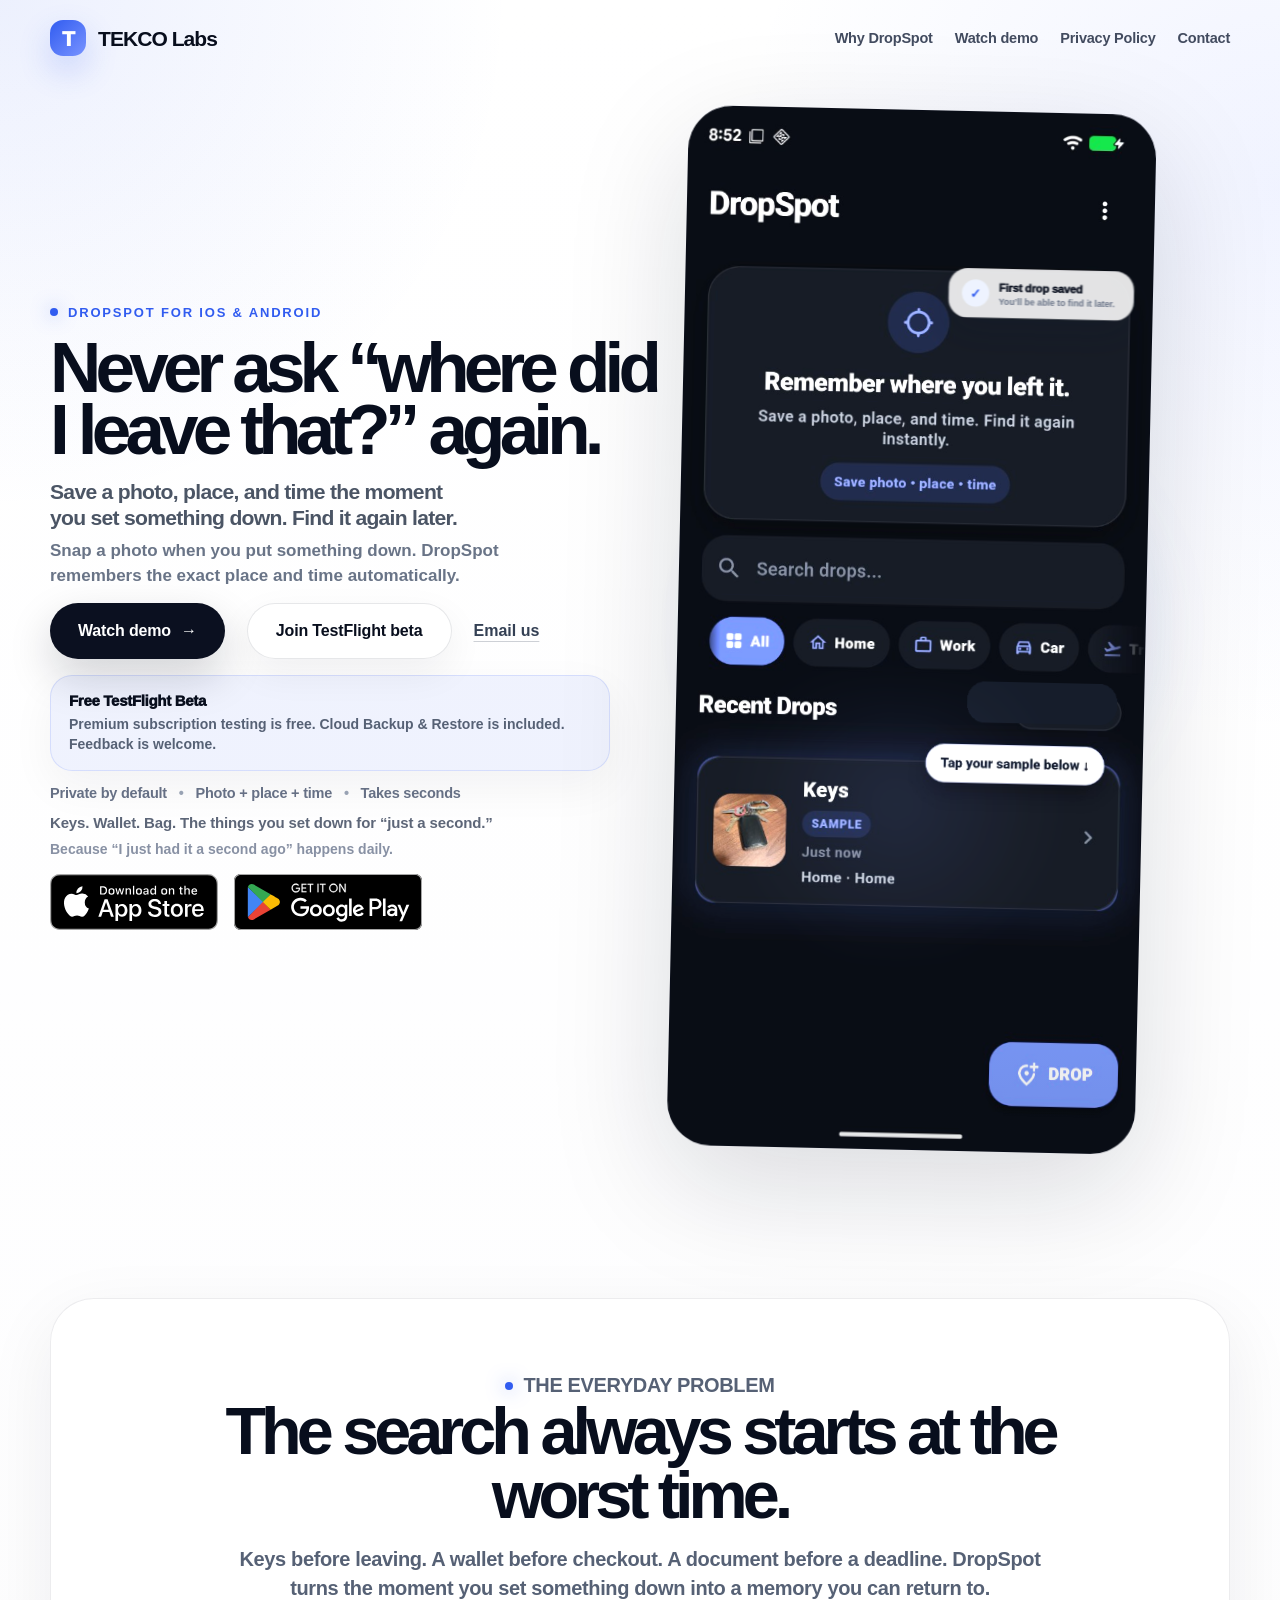
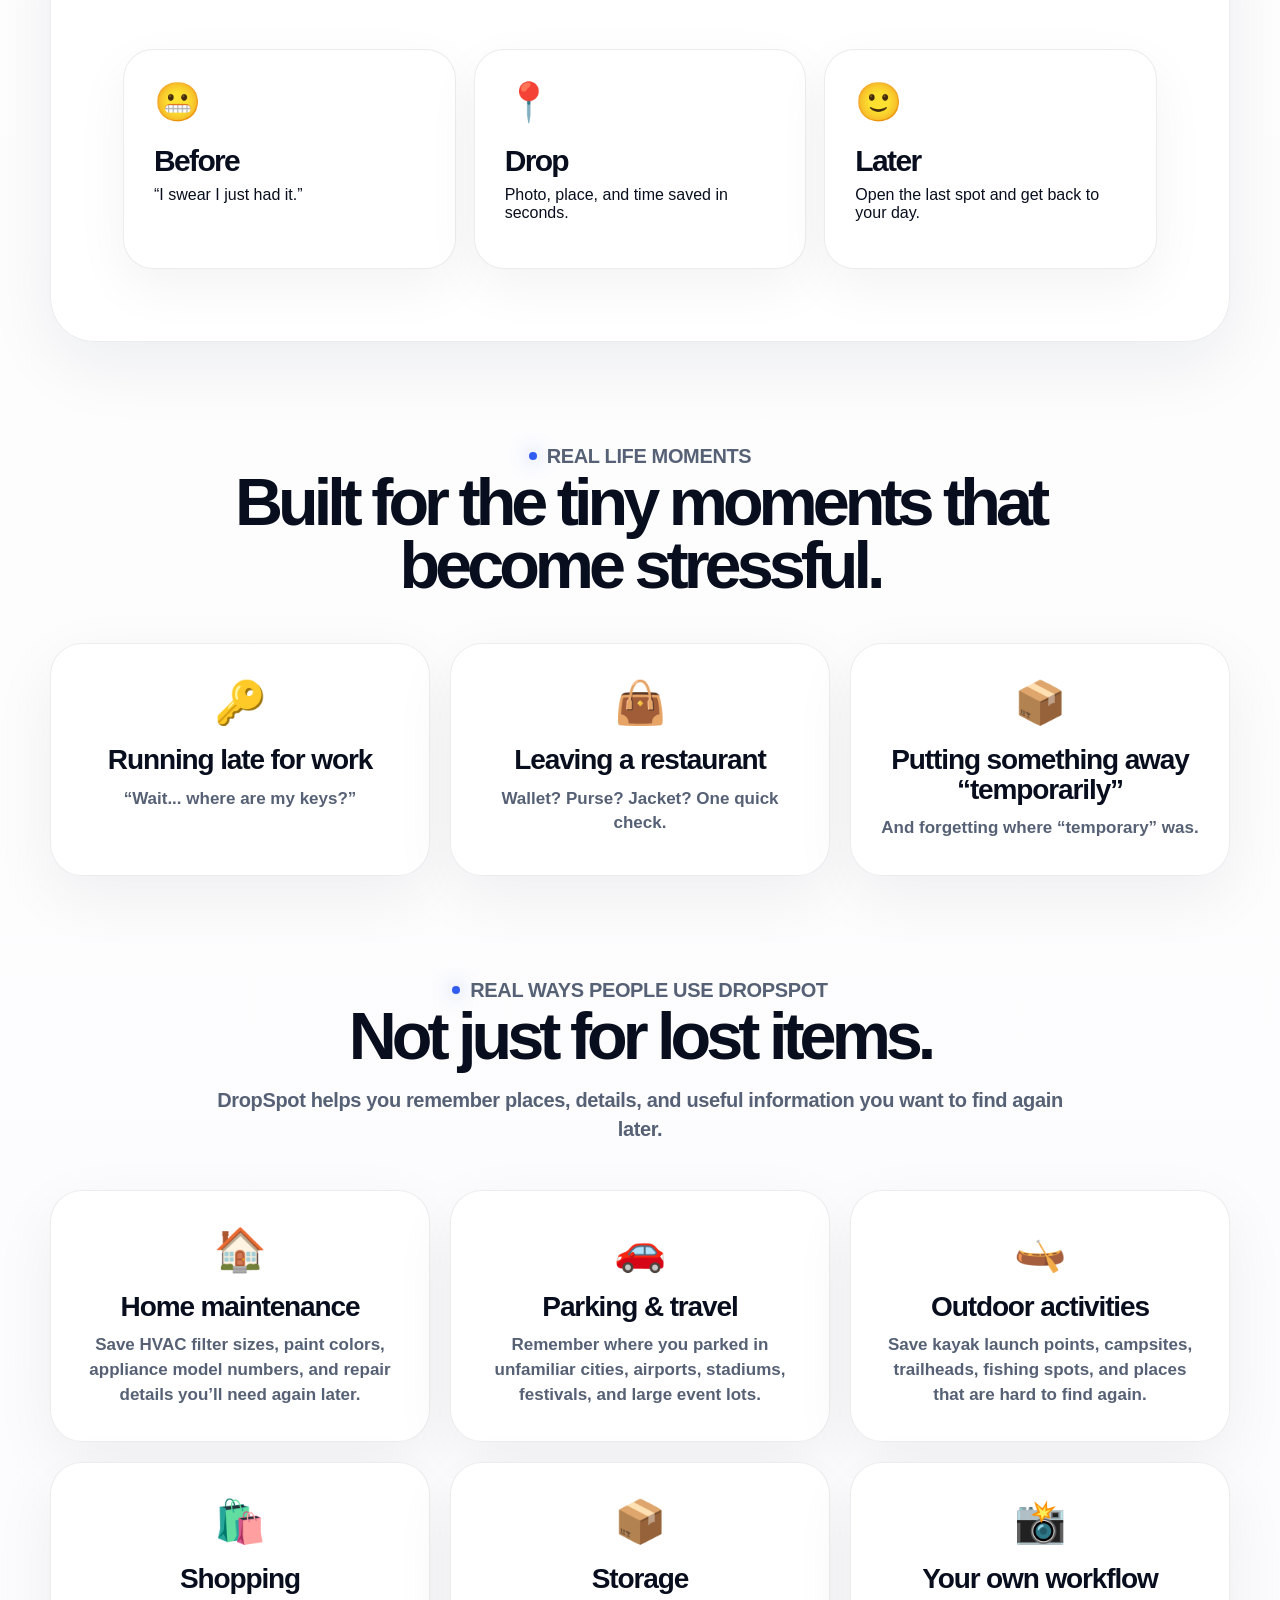
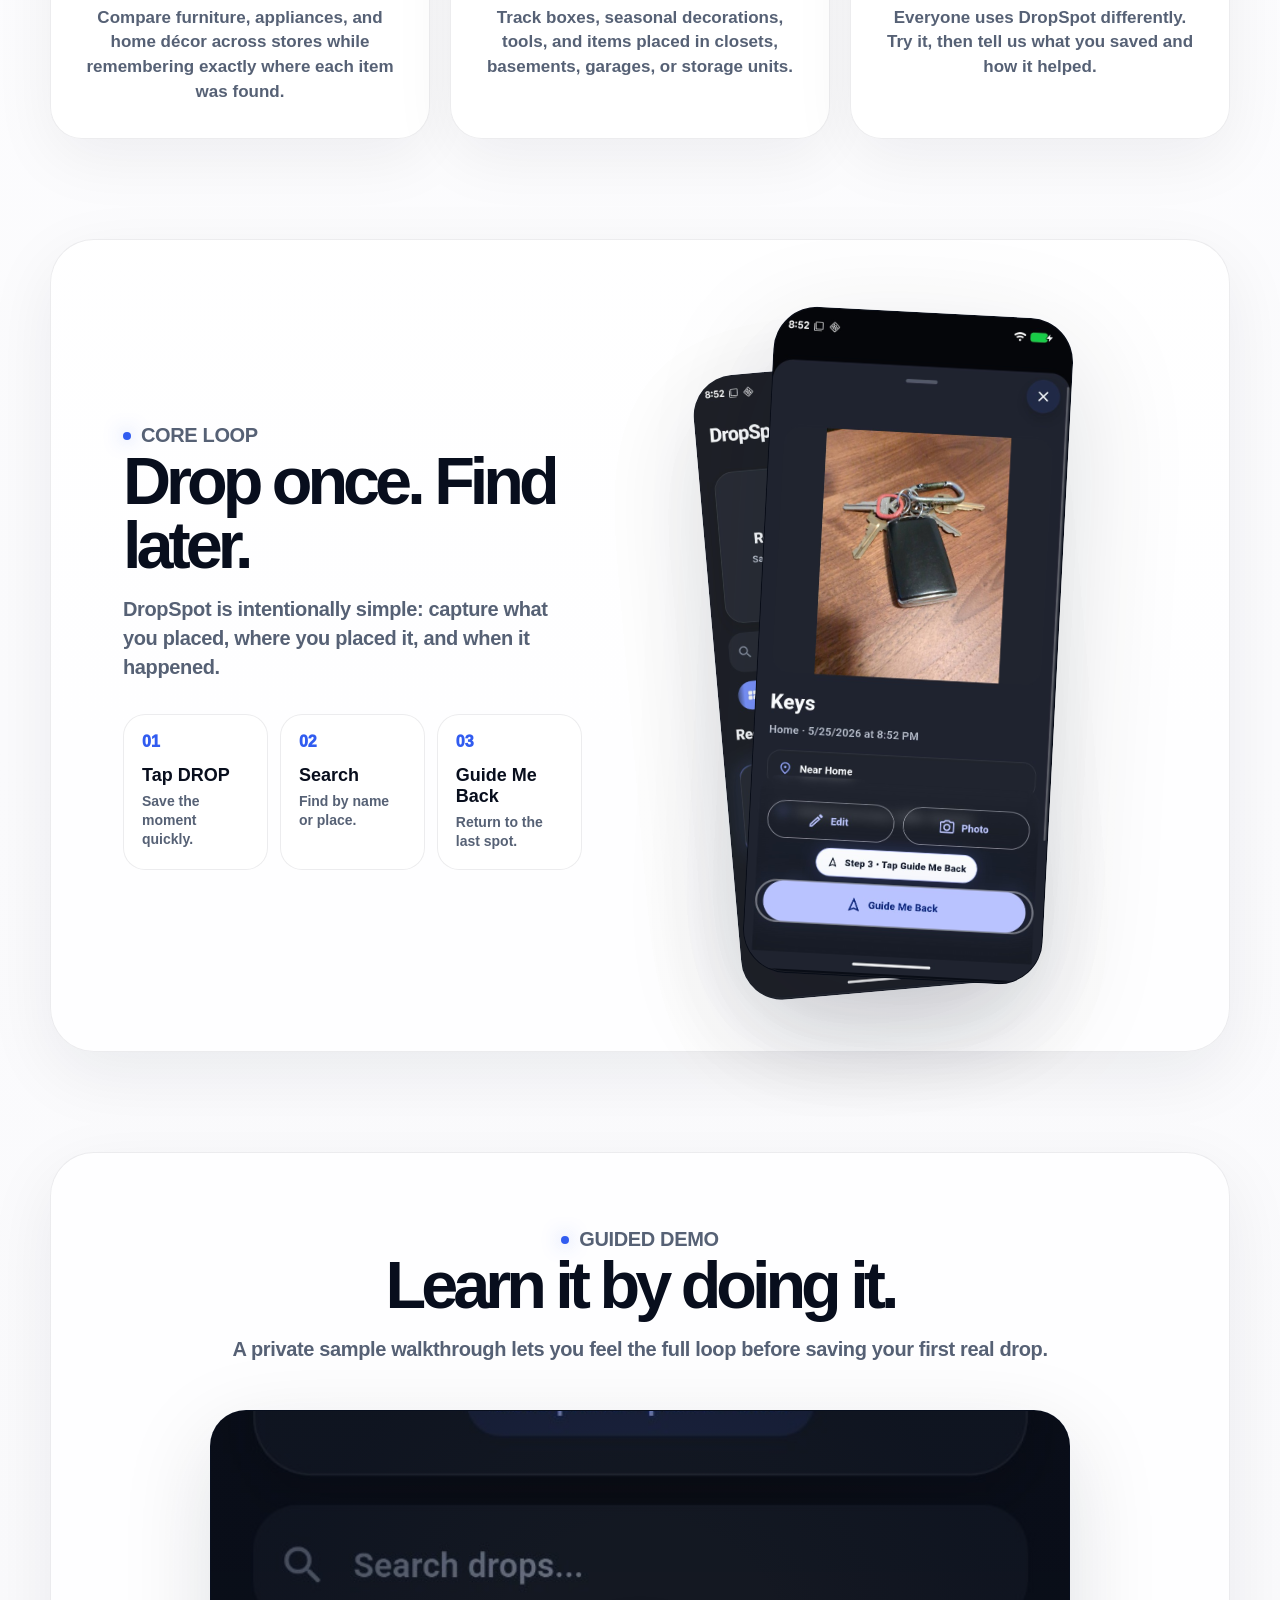
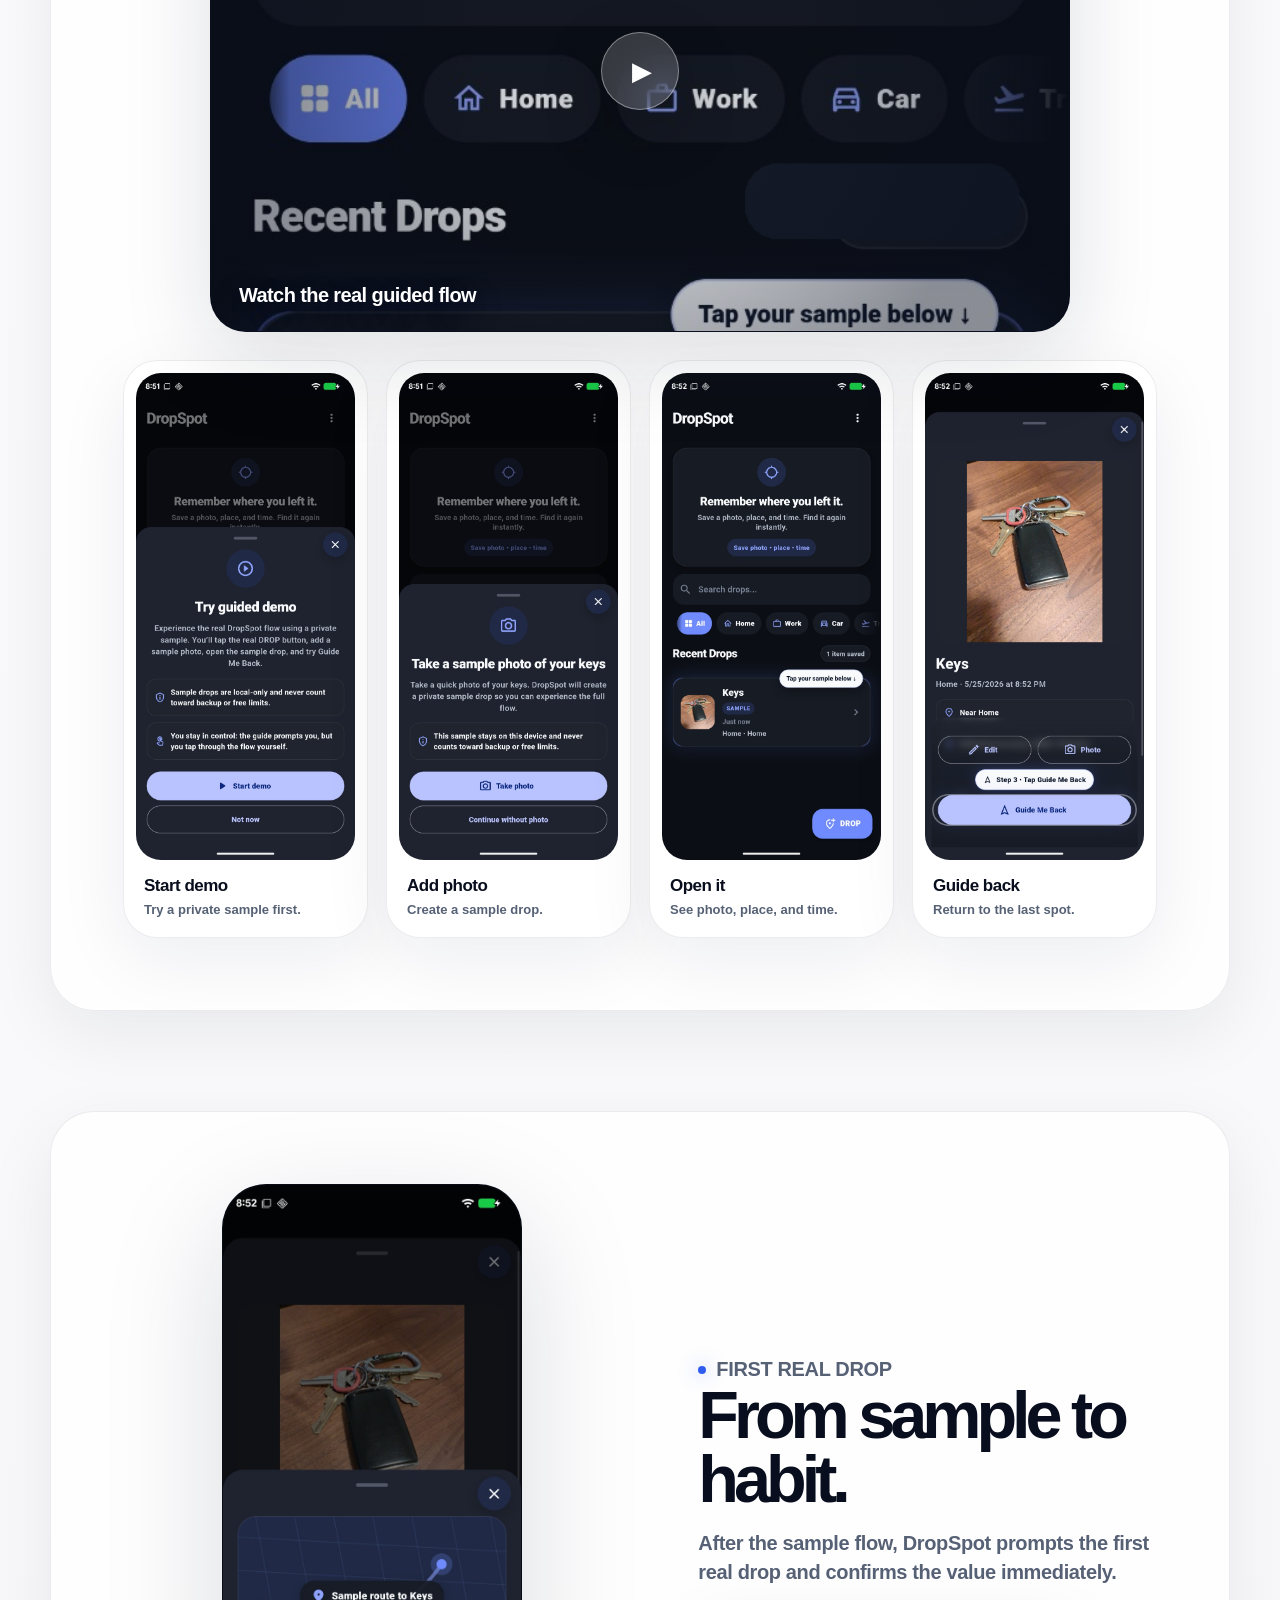
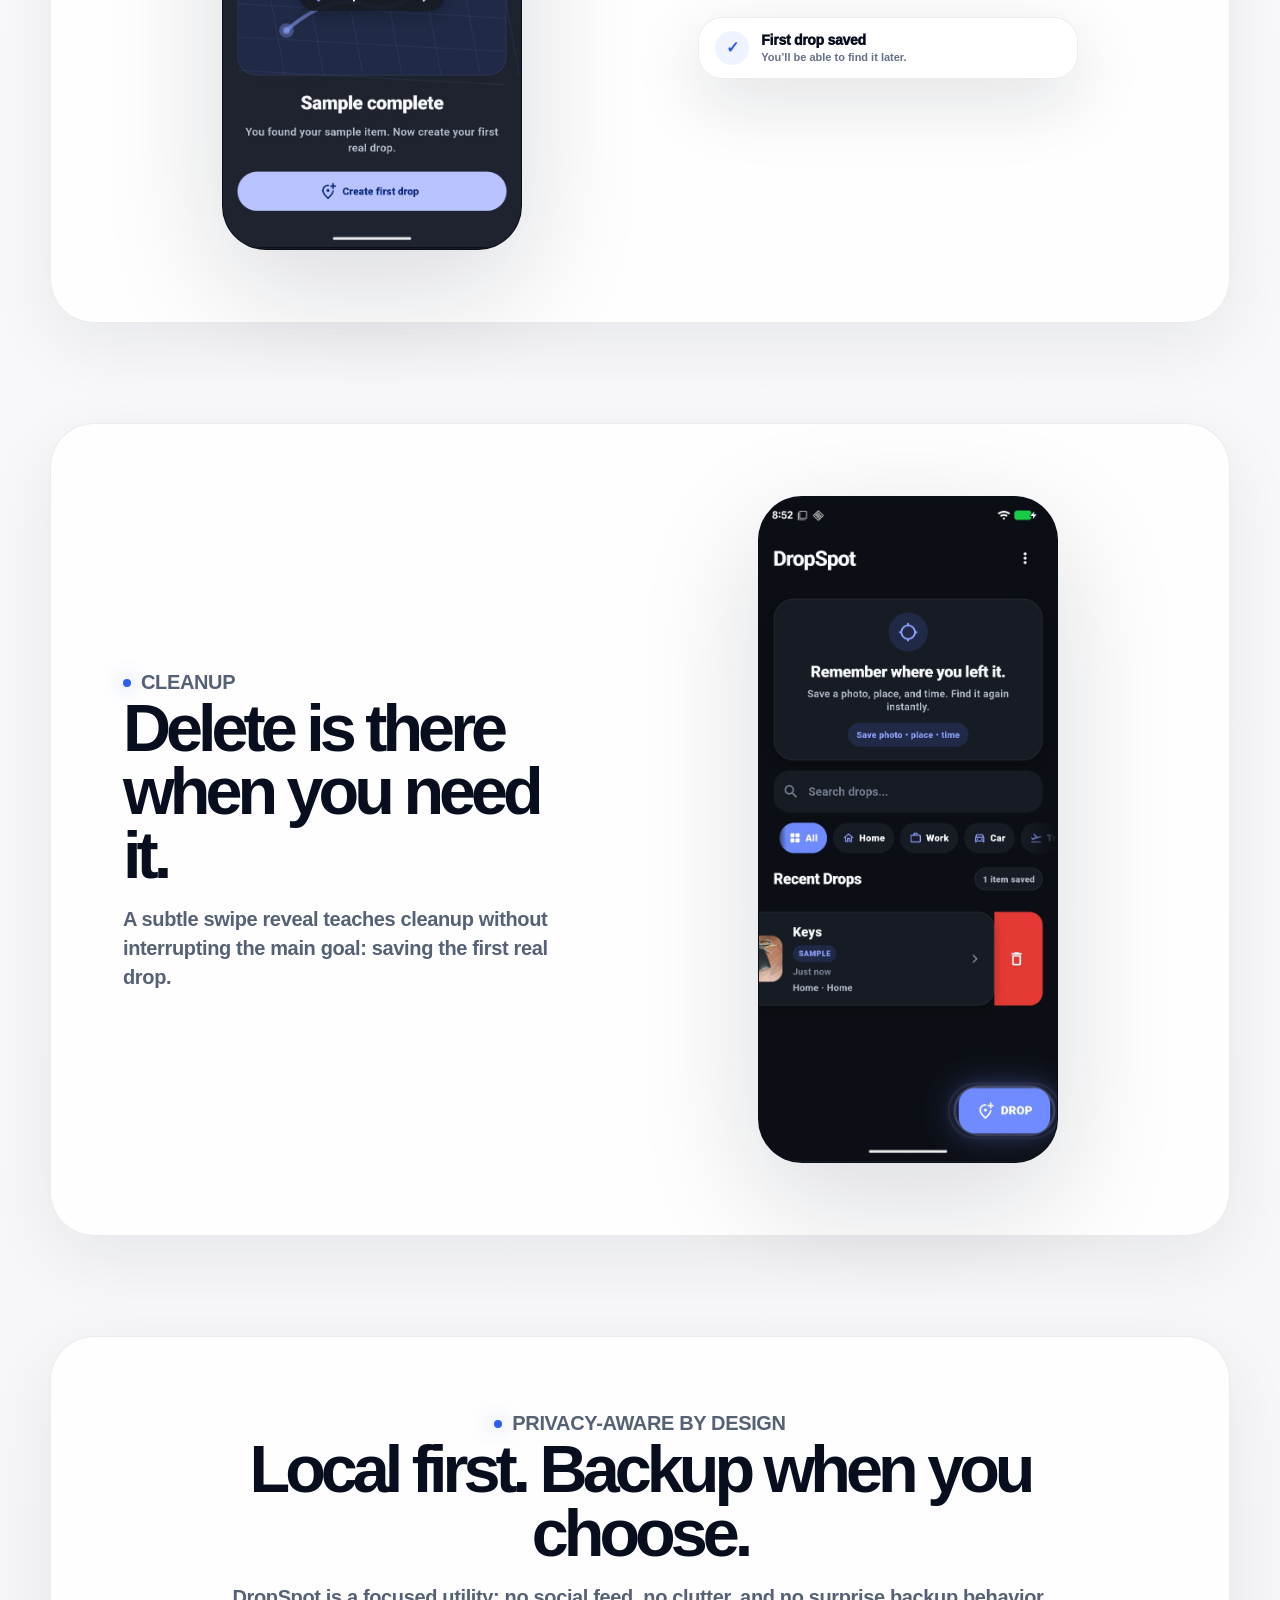
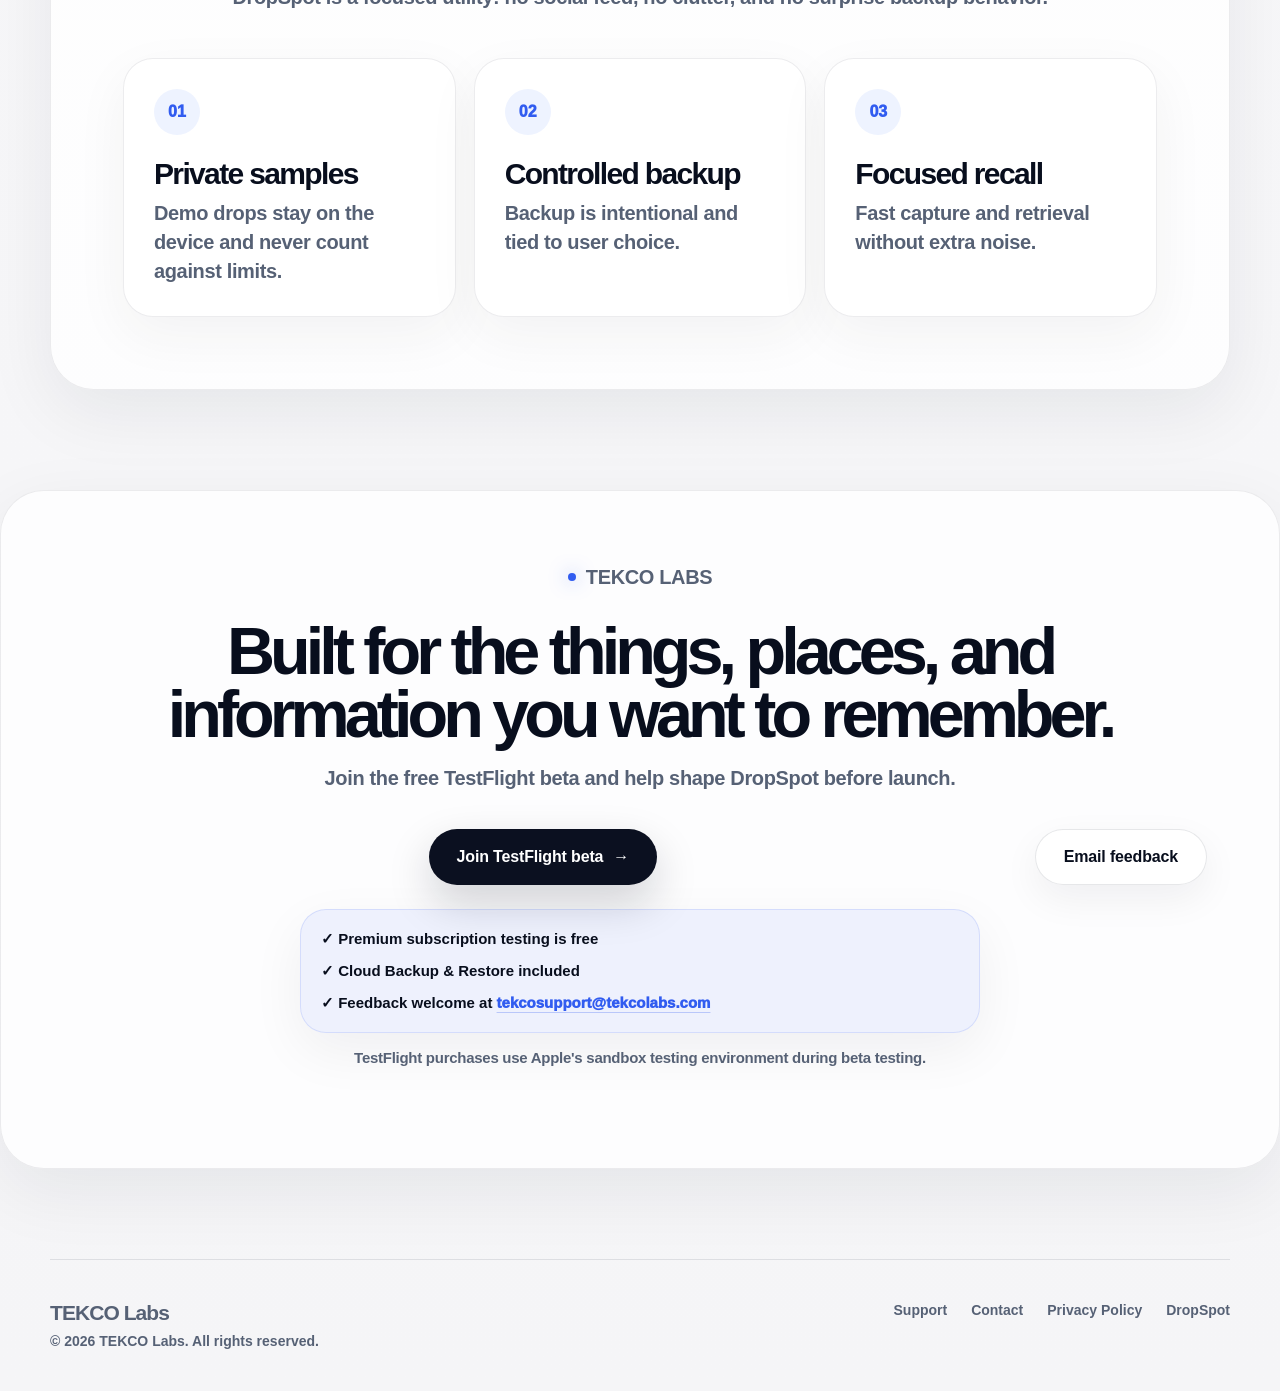
==== commit 4e345bc0: "[web] add privacy page" ====
--- a/index.html
+++ b/index.html
@@ -48,7 +48,7 @@
       <a href="#why">Why DropSpot</a>
       <a href="#how">Watch demo</a>
 
-      <a href="#privacy">Privacy</a>
+      <a href="privacy.html">Privacy Policy</a>
       <a href="mailto:tekcosupport@tekcolabs.com">Contact</a>
     </nav>
   </header>
@@ -319,7 +319,7 @@
     <div class="footer-links">
       <a href="mailto:tekcosupport@tekcolabs.com">Support</a>
       <a href="mailto:tekcosupport@tekcolabs.com">Contact</a>
-      <a href="#privacy">Privacy</a>
+      <a href="privacy.html">Privacy Policy</a>
       <a href="#product">DropSpot</a>
     </div>
   </footer>
--- a/style.css
+++ b/style.css
@@ -1982,3 +1982,137 @@
     grid-template-columns: 1fr;
   }
 }
+
+/* Privacy policy page */
+.privacy-hero {
+  width: min(980px, calc(100% - 48px));
+  margin: 72px auto 36px;
+  padding: clamp(34px, 6vw, 68px);
+  border-radius: var(--radius);
+  border: 1px solid rgba(15,23,42,.08);
+  background: rgba(255,255,255,.86);
+  box-shadow: var(--shadow);
+}
+
+.privacy-hero h1 {
+  max-width: 840px;
+  margin-bottom: 18px;
+  font-size: clamp(48px, 6vw, 78px);
+  line-height: .95;
+  letter-spacing: -.07em;
+}
+
+.privacy-hero p {
+  max-width: 820px;
+  color: var(--muted);
+  font-size: 19px;
+  line-height: 1.55;
+  font-weight: 620;
+  letter-spacing: -.015em;
+}
+
+.privacy-hero a,
+.privacy-content a {
+  color: var(--blue);
+  font-weight: 850;
+  text-decoration: underline;
+  text-decoration-color: rgba(49, 92, 240, 0.28);
+  text-underline-offset: 4px;
+}
+
+.privacy-updated {
+  margin-bottom: 26px;
+  color: var(--muted-2) !important;
+  font-size: 15px !important;
+  font-weight: 800 !important;
+}
+
+.privacy-content {
+  width: min(980px, calc(100% - 48px));
+  margin: 0 auto 90px;
+  padding: clamp(28px, 5vw, 54px);
+  border-radius: 34px;
+  border: 1px solid rgba(15,23,42,.08);
+  background: rgba(255,255,255,.80);
+  box-shadow: var(--shadow);
+}
+
+.privacy-content article {
+  padding: 0 0 30px;
+  margin: 0 0 30px;
+  border-bottom: 1px solid rgba(15,23,42,.09);
+}
+
+.privacy-content article:last-of-type {
+  border-bottom: 0;
+  margin-bottom: 0;
+}
+
+.privacy-content h2 {
+  margin: 0 0 14px;
+  color: var(--ink);
+  font-size: clamp(26px, 3vw, 38px);
+  line-height: 1.05;
+  letter-spacing: -.045em;
+}
+
+.privacy-content p,
+.privacy-content li {
+  color: var(--muted);
+  font-size: 17px;
+  line-height: 1.65;
+  font-weight: 590;
+  letter-spacing: -.01em;
+}
+
+.privacy-content ul {
+  margin: 12px 0 0;
+  padding-left: 22px;
+}
+
+.privacy-content li {
+  margin: 10px 0;
+}
+
+.privacy-note {
+  margin-top: 28px;
+  padding: 20px 22px;
+  border-radius: 24px;
+  background: rgba(49, 92, 240, 0.07);
+  border: 1px solid rgba(49, 92, 240, 0.14);
+  color: var(--muted);
+  font-size: 15px;
+  line-height: 1.55;
+  font-weight: 680;
+}
+
+.privacy-note strong {
+  color: var(--ink);
+}
+
+@media (max-width: 640px) {
+  .privacy-hero,
+  .privacy-content {
+    width: min(100% - 24px, 980px);
+    border-radius: 30px;
+  }
+
+  .privacy-hero {
+    margin-top: 34px;
+    padding: 28px;
+  }
+
+  .privacy-content {
+    padding: 26px;
+  }
+
+  .privacy-hero h1 {
+    font-size: clamp(42px, 13vw, 58px);
+  }
+
+  .privacy-hero p,
+  .privacy-content p,
+  .privacy-content li {
+    font-size: 15.5px;
+  }
+}
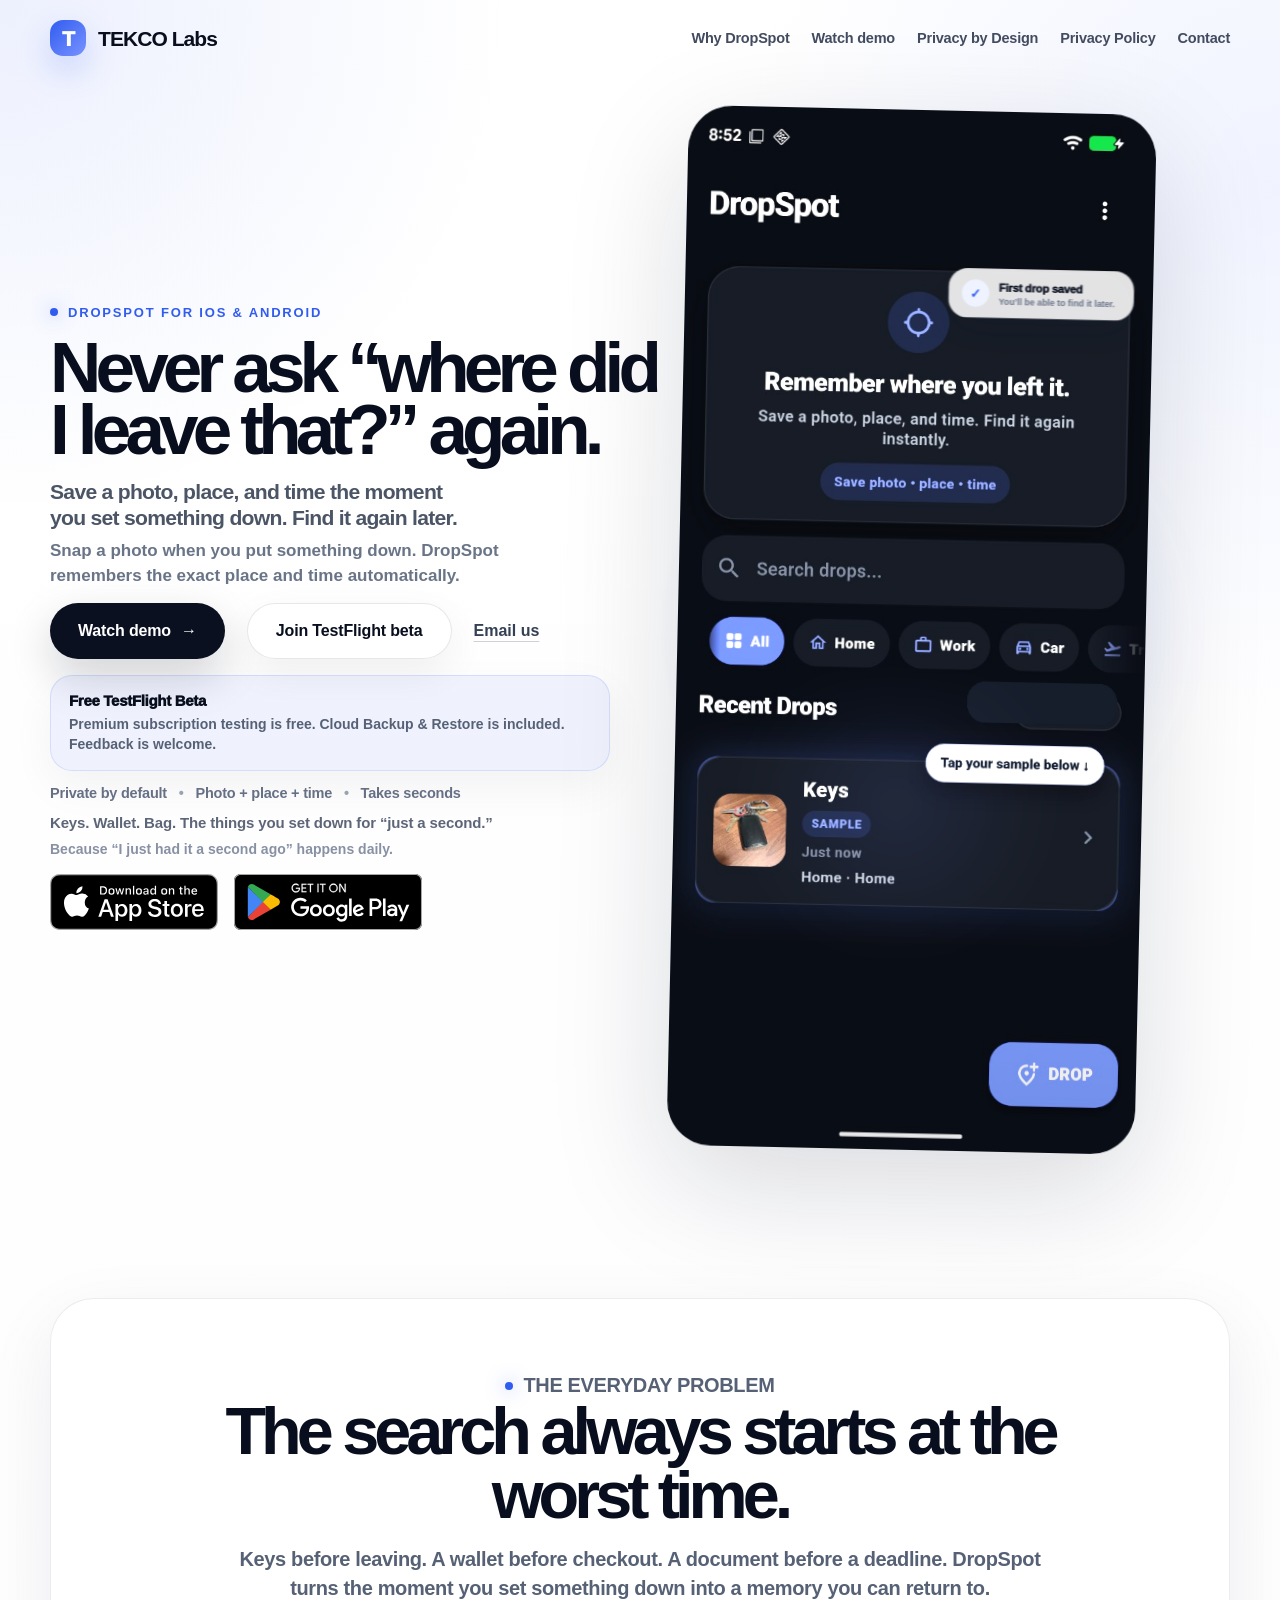
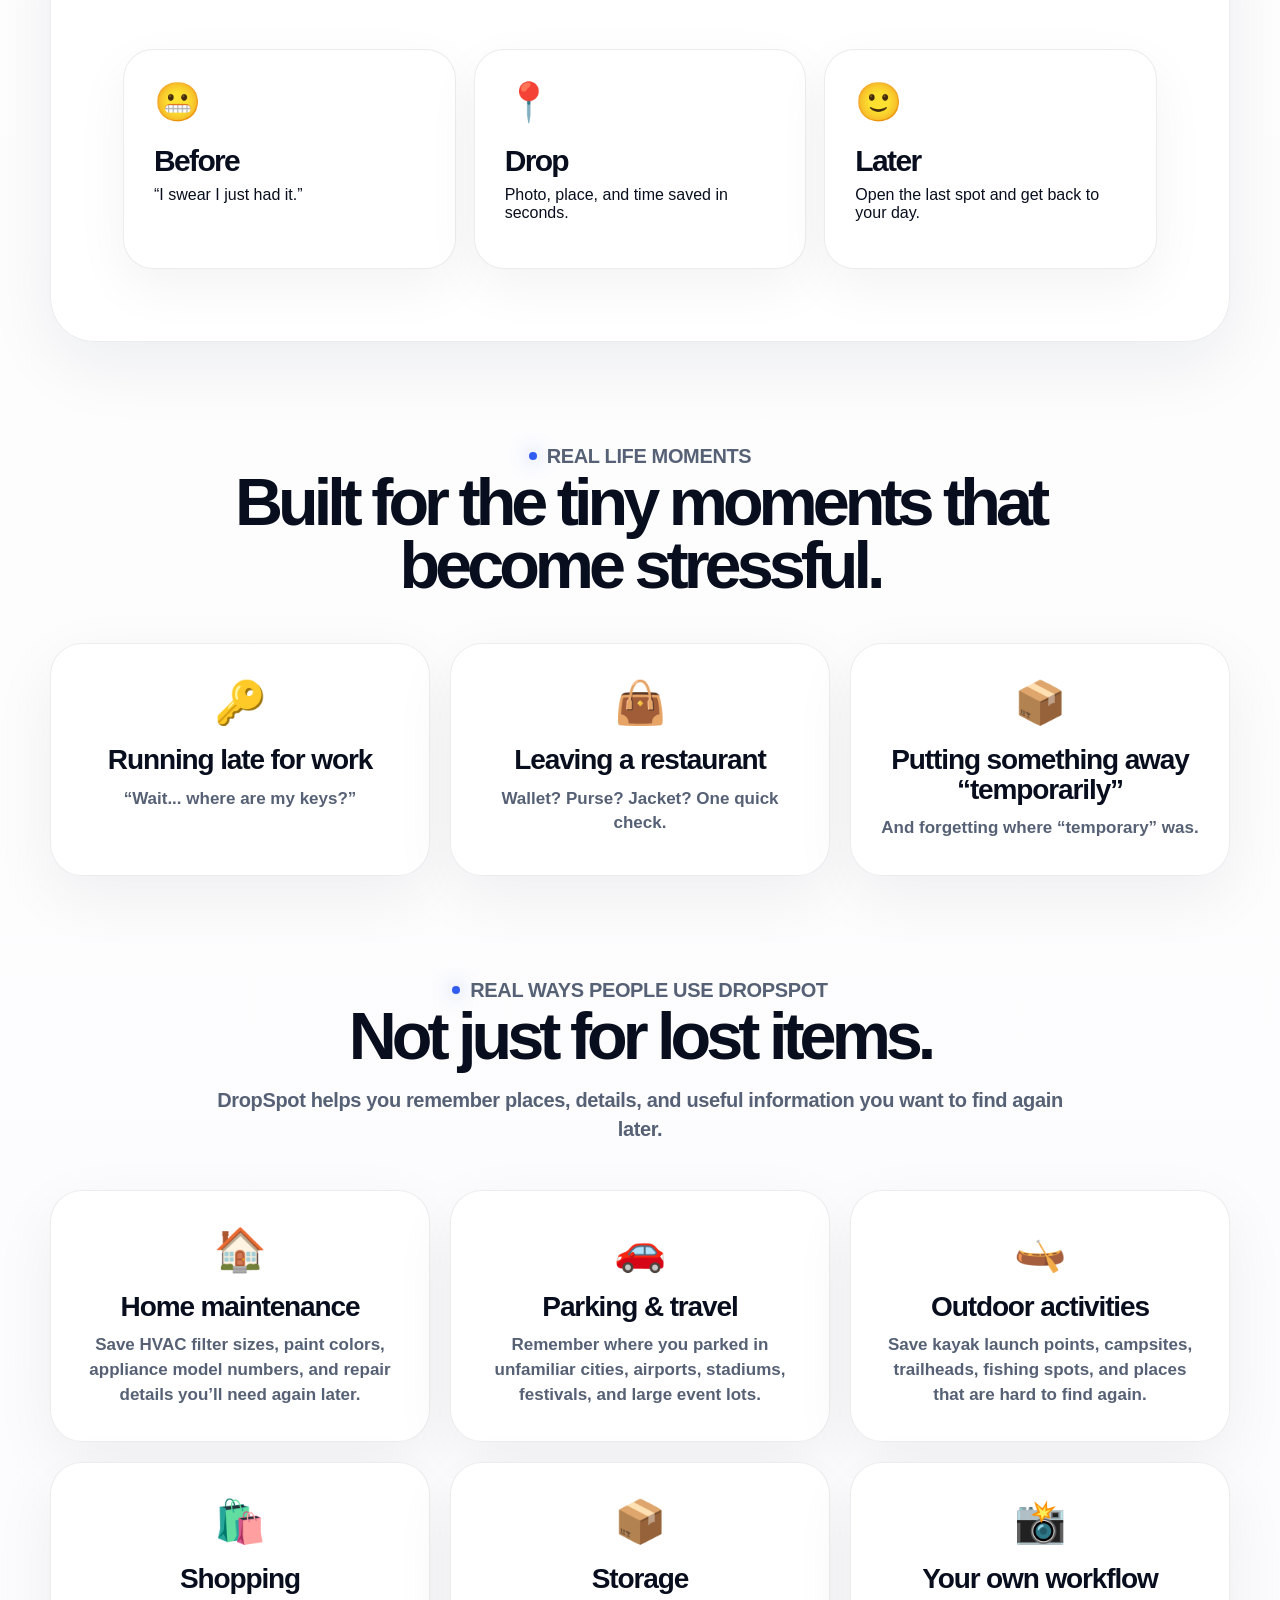
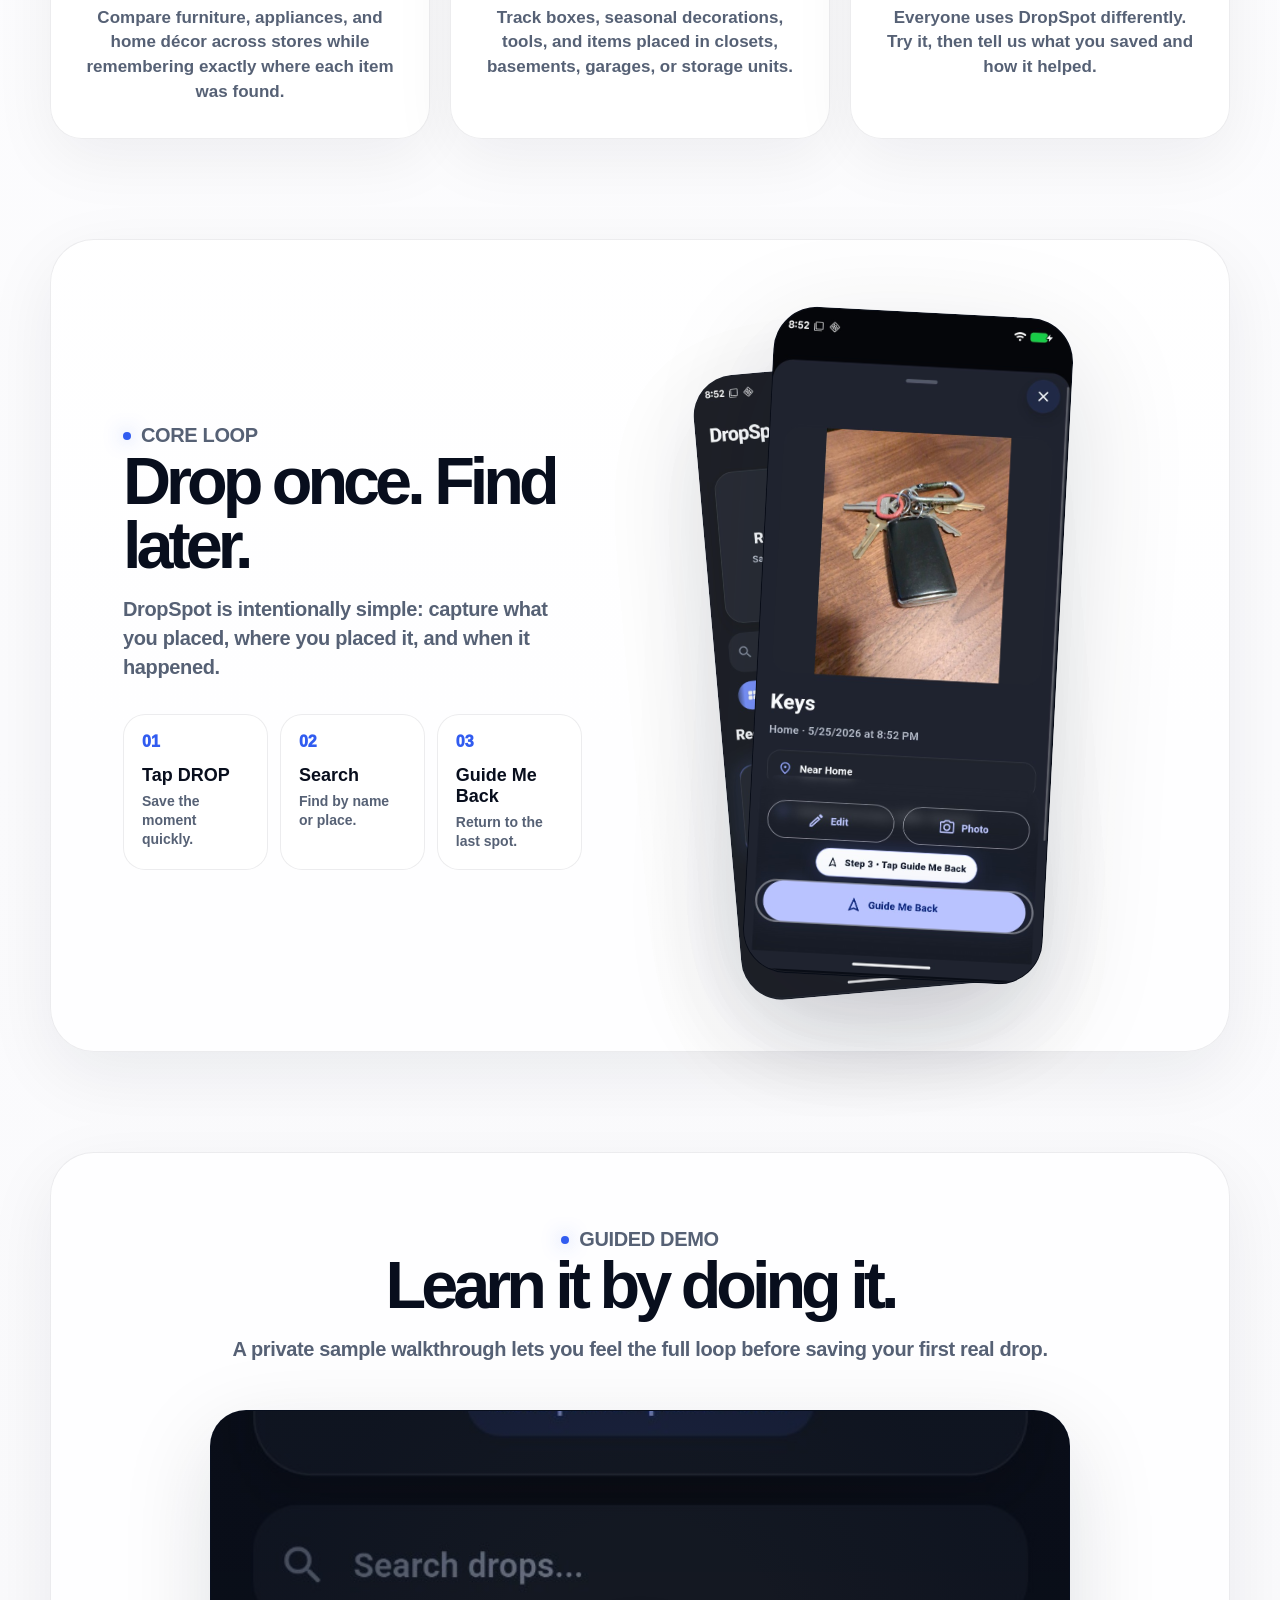
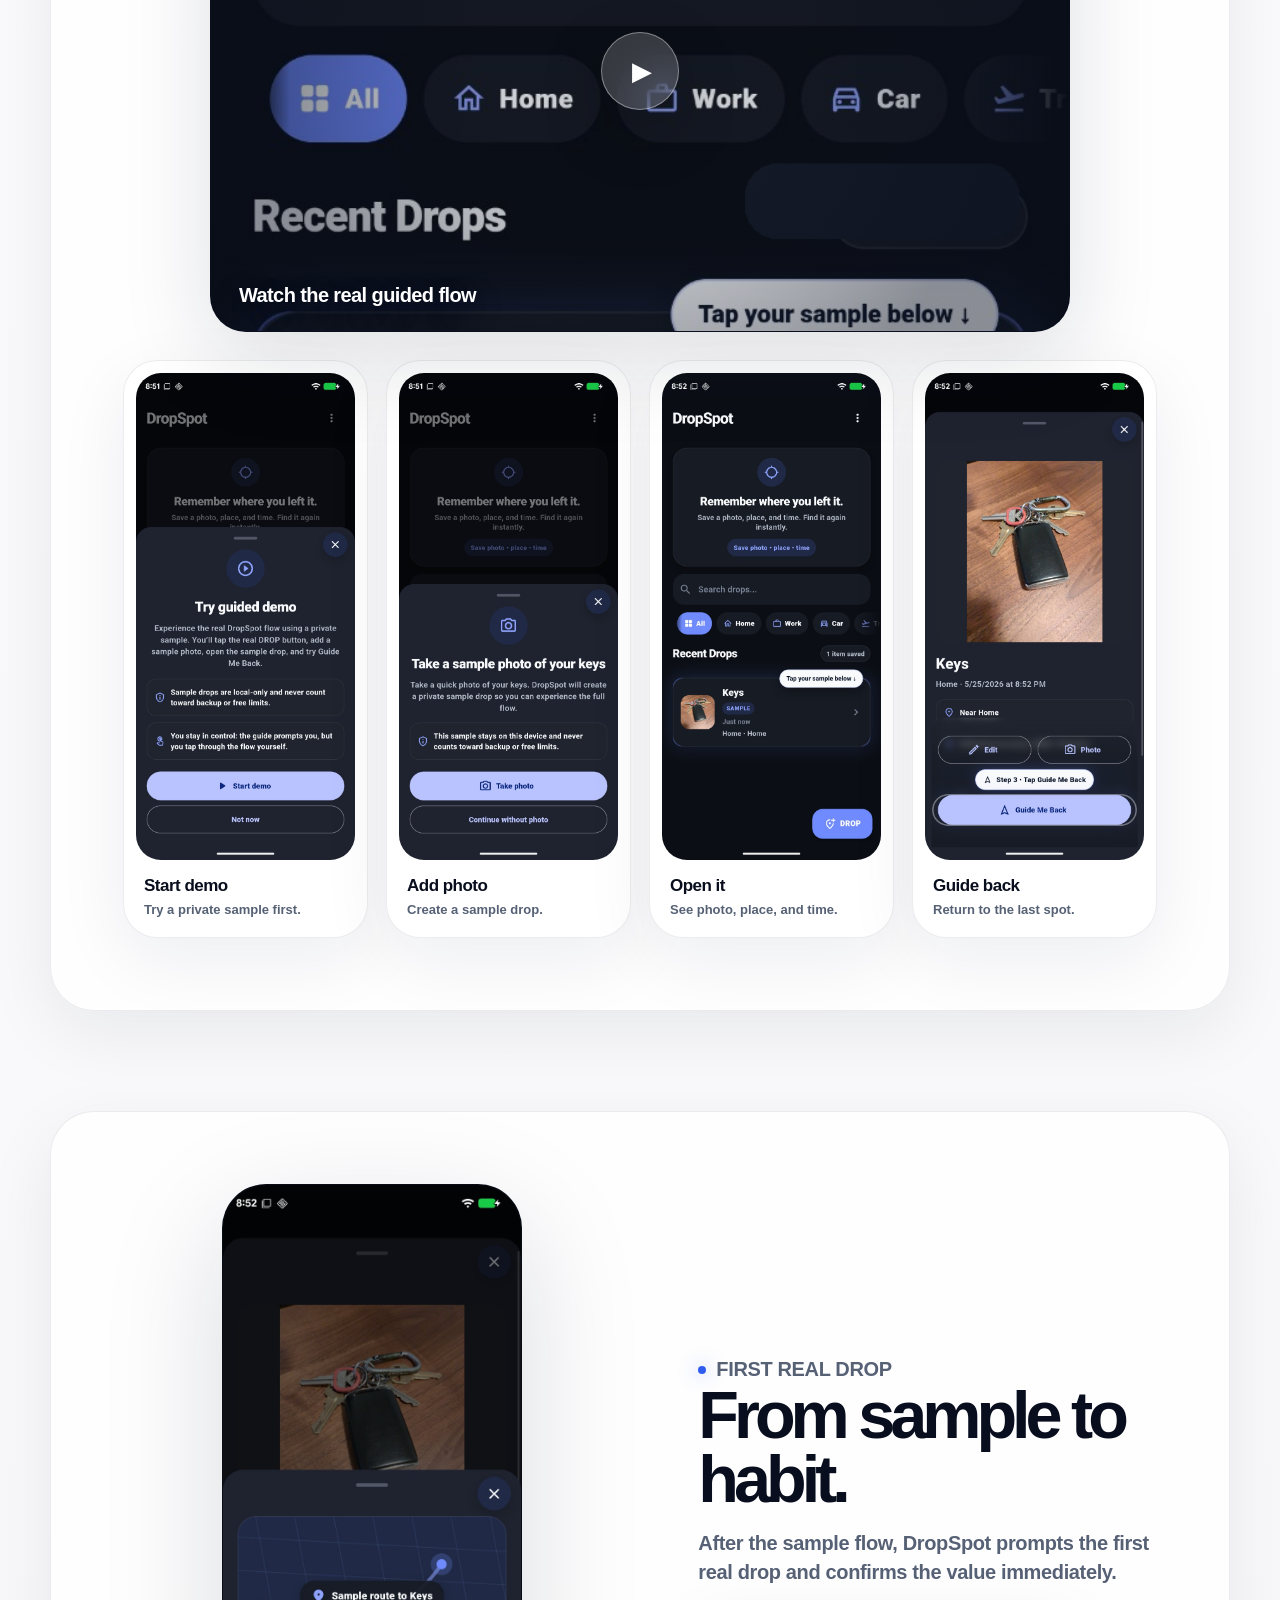
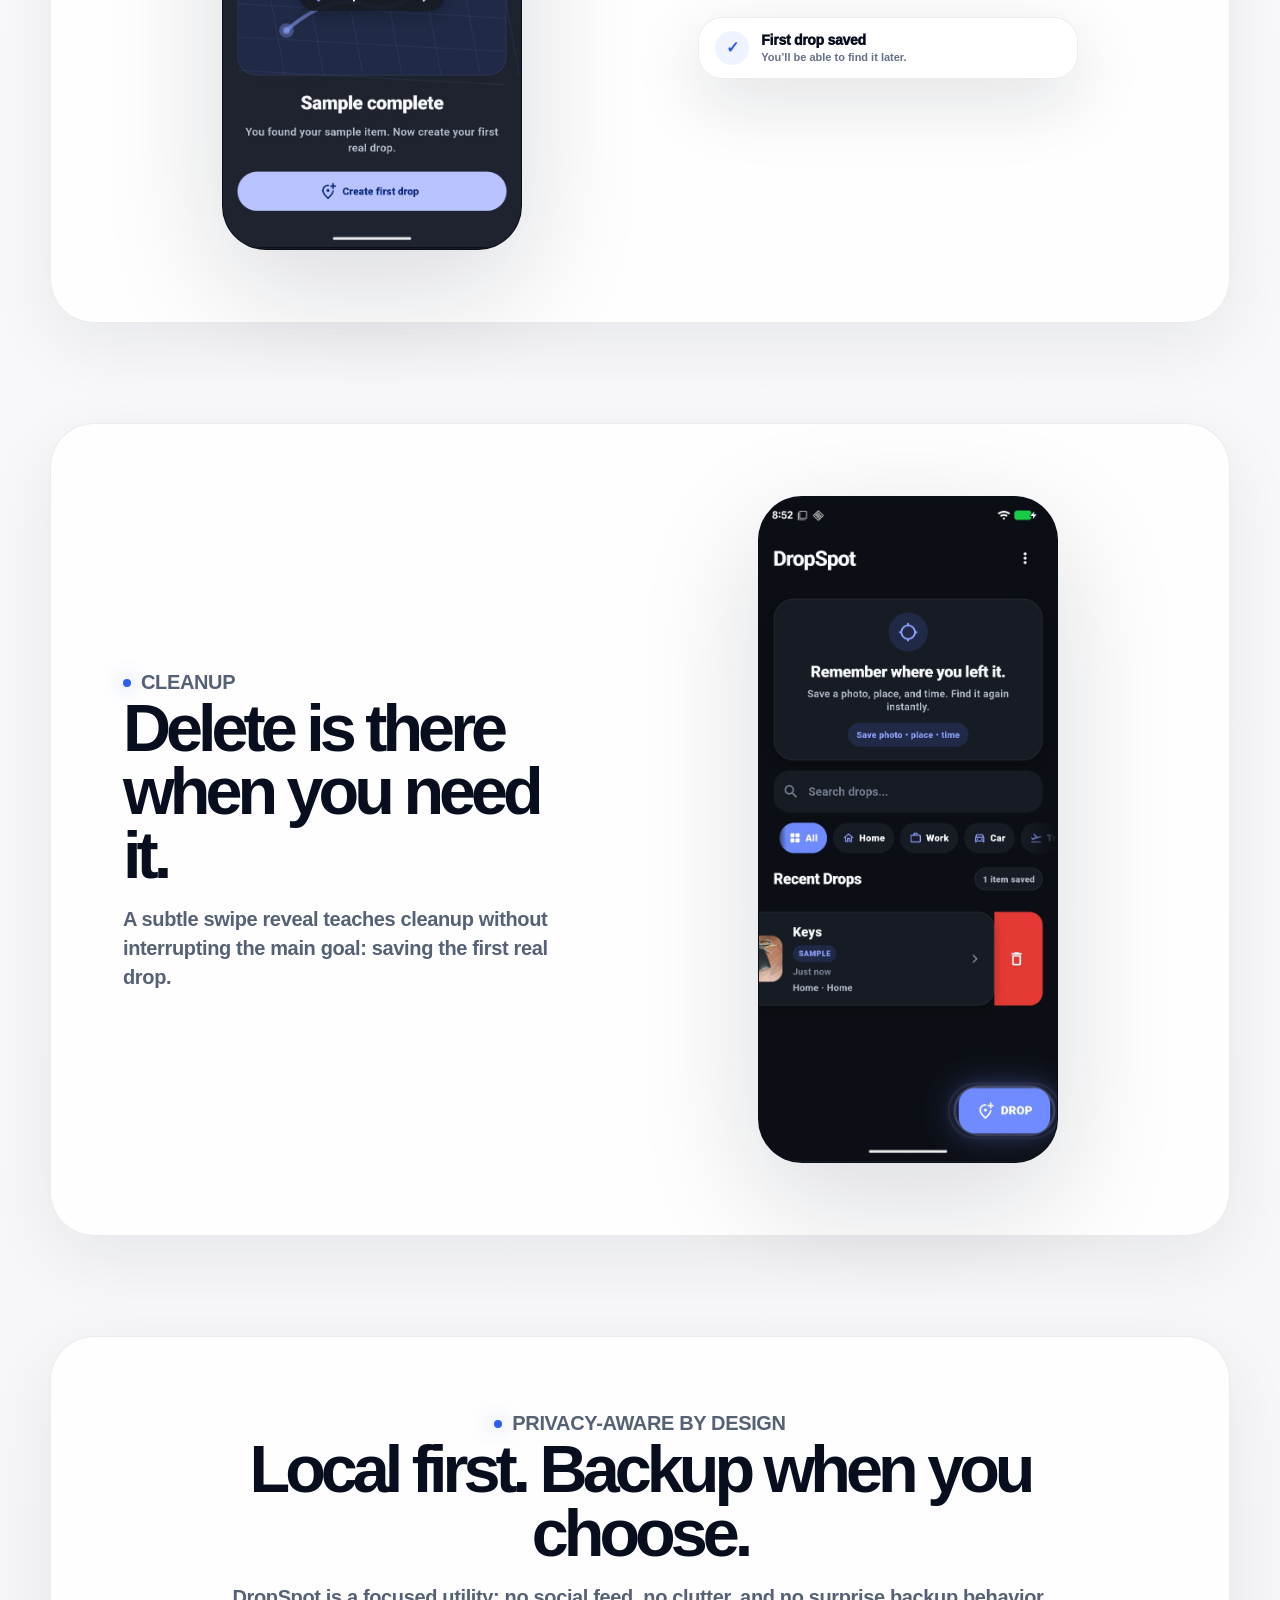
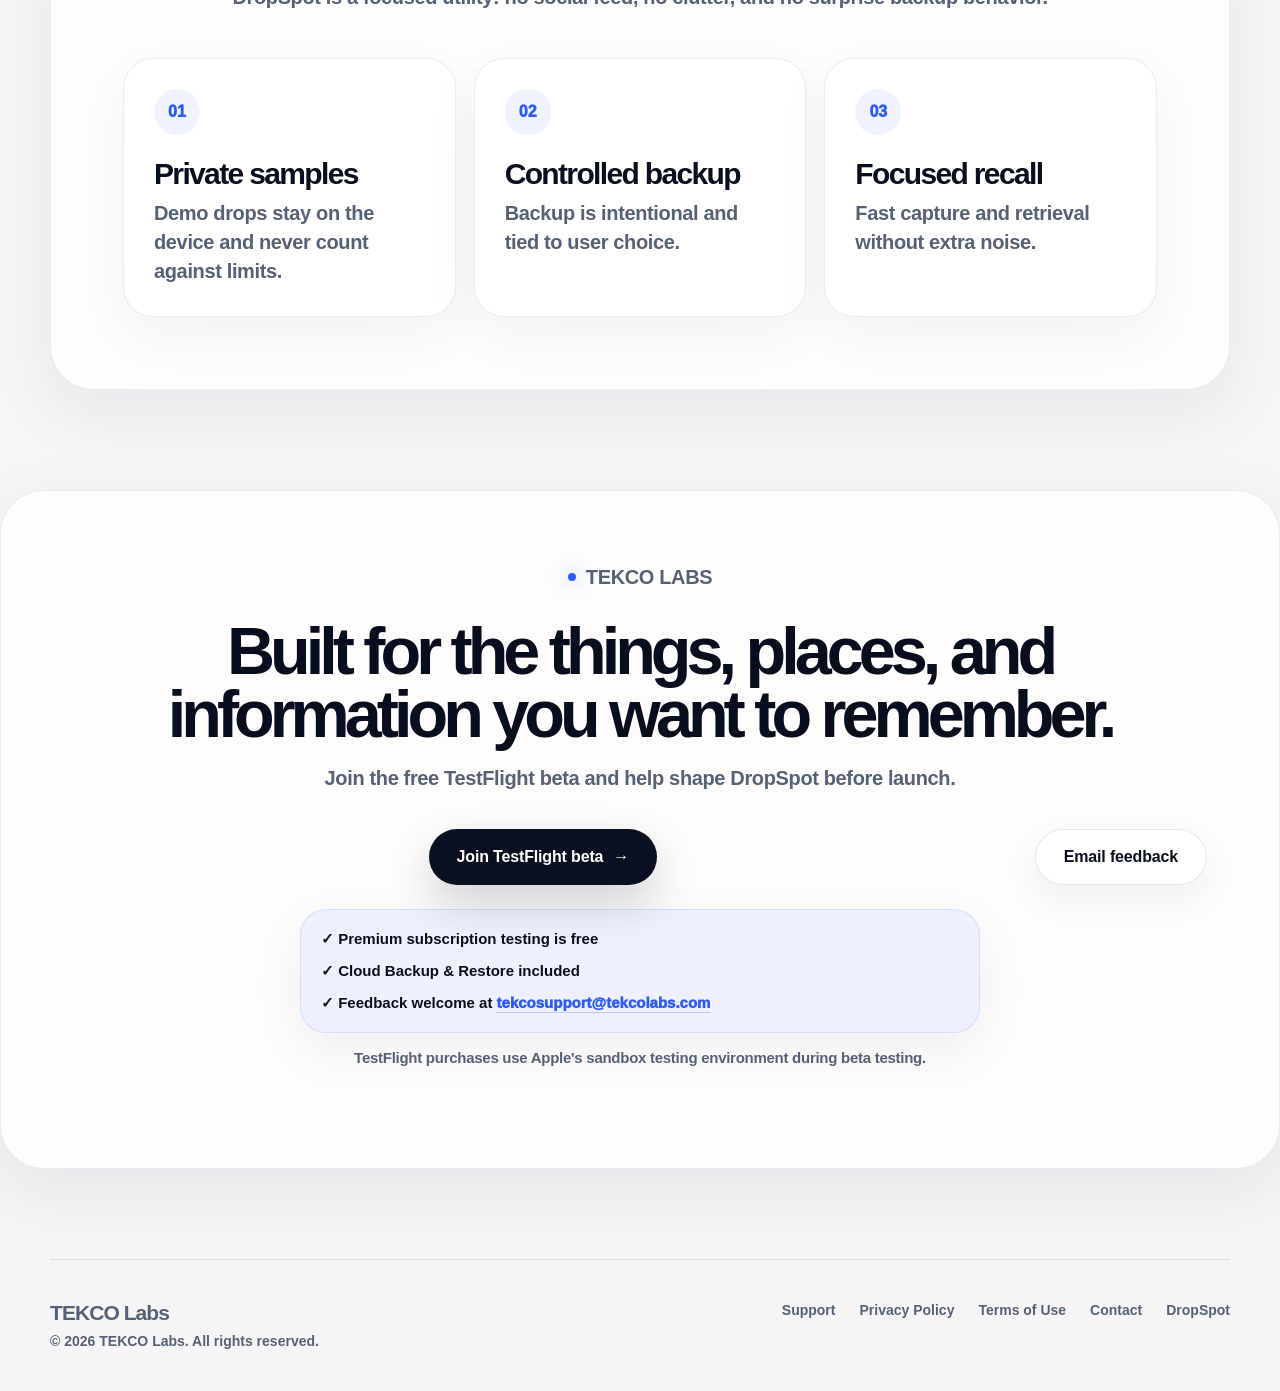
==== commit ba9c2282: "[web] add privacy and terms and rename file" ====
--- a/index.html
+++ b/index.html
@@ -47,7 +47,7 @@
     <nav aria-label="Primary navigation">
       <a href="#why">Why DropSpot</a>
       <a href="#how">Watch demo</a>
-
+      <a href="#privacy-design">Privacy by Design</a>
       <a href="privacy.html">Privacy Policy</a>
       <a href="mailto:tekcosupport@tekcolabs.com">Contact</a>
     </nav>
@@ -281,7 +281,8 @@
         <div class="phone-shell"><img loading="lazy" src="images/drop-swipe-delete.png" alt="DropSpot swipe-to-delete cue" /></div>
       </div>
     </section>
-<section class="section reveal-on-scroll privacy-section" id="privacy">
+
+    <section class="section reveal-on-scroll privacy-section" id="privacy-design">
       <div class="section-heading compact">
         <p class="eyebrow">Privacy-aware by design</p>
         <h2>Local first. Backup when you choose.</h2>
@@ -318,8 +319,9 @@
     </div>
     <div class="footer-links">
       <a href="mailto:tekcosupport@tekcolabs.com">Support</a>
+      <a href="privacy.html">Privacy Policy</a>
+      <a href="terms.html">Terms of Use</a>
       <a href="mailto:tekcosupport@tekcolabs.com">Contact</a>
-      <a href="privacy.html">Privacy Policy</a>
       <a href="#product">DropSpot</a>
     </div>
   </footer>
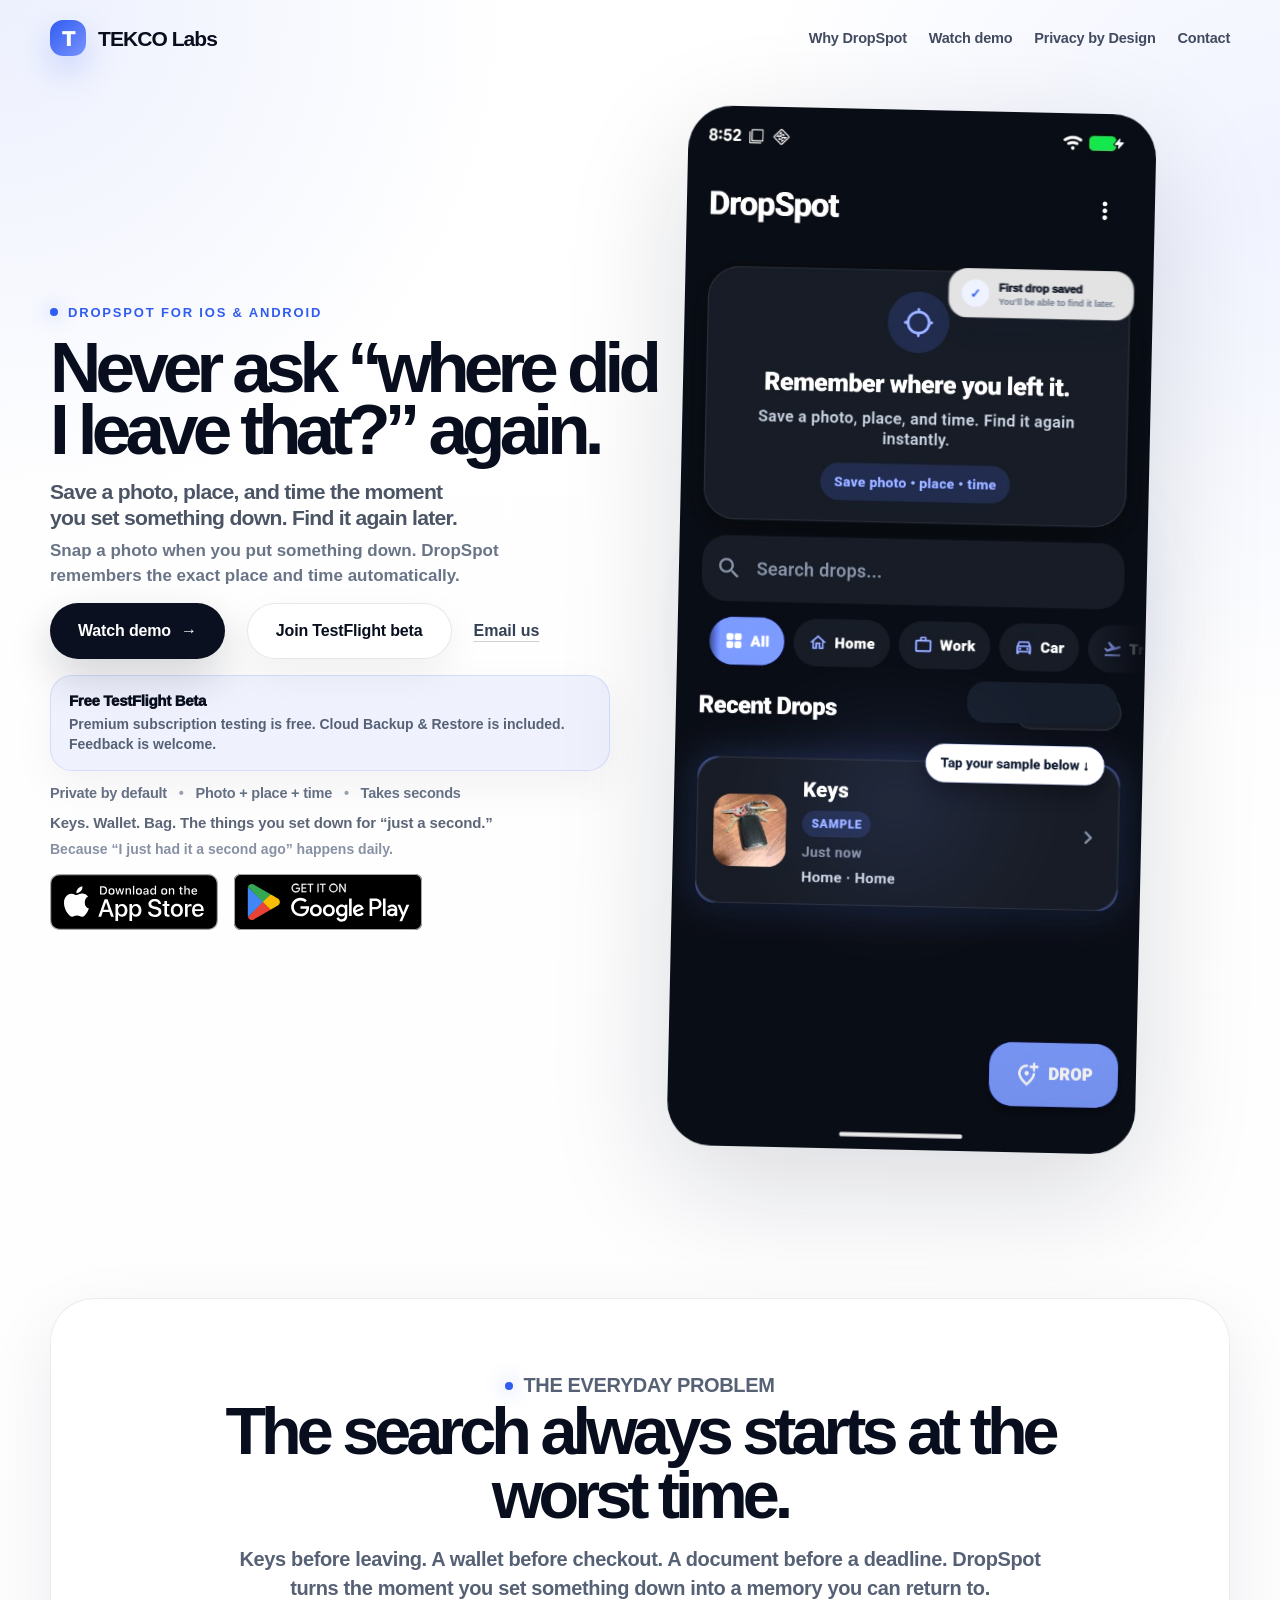
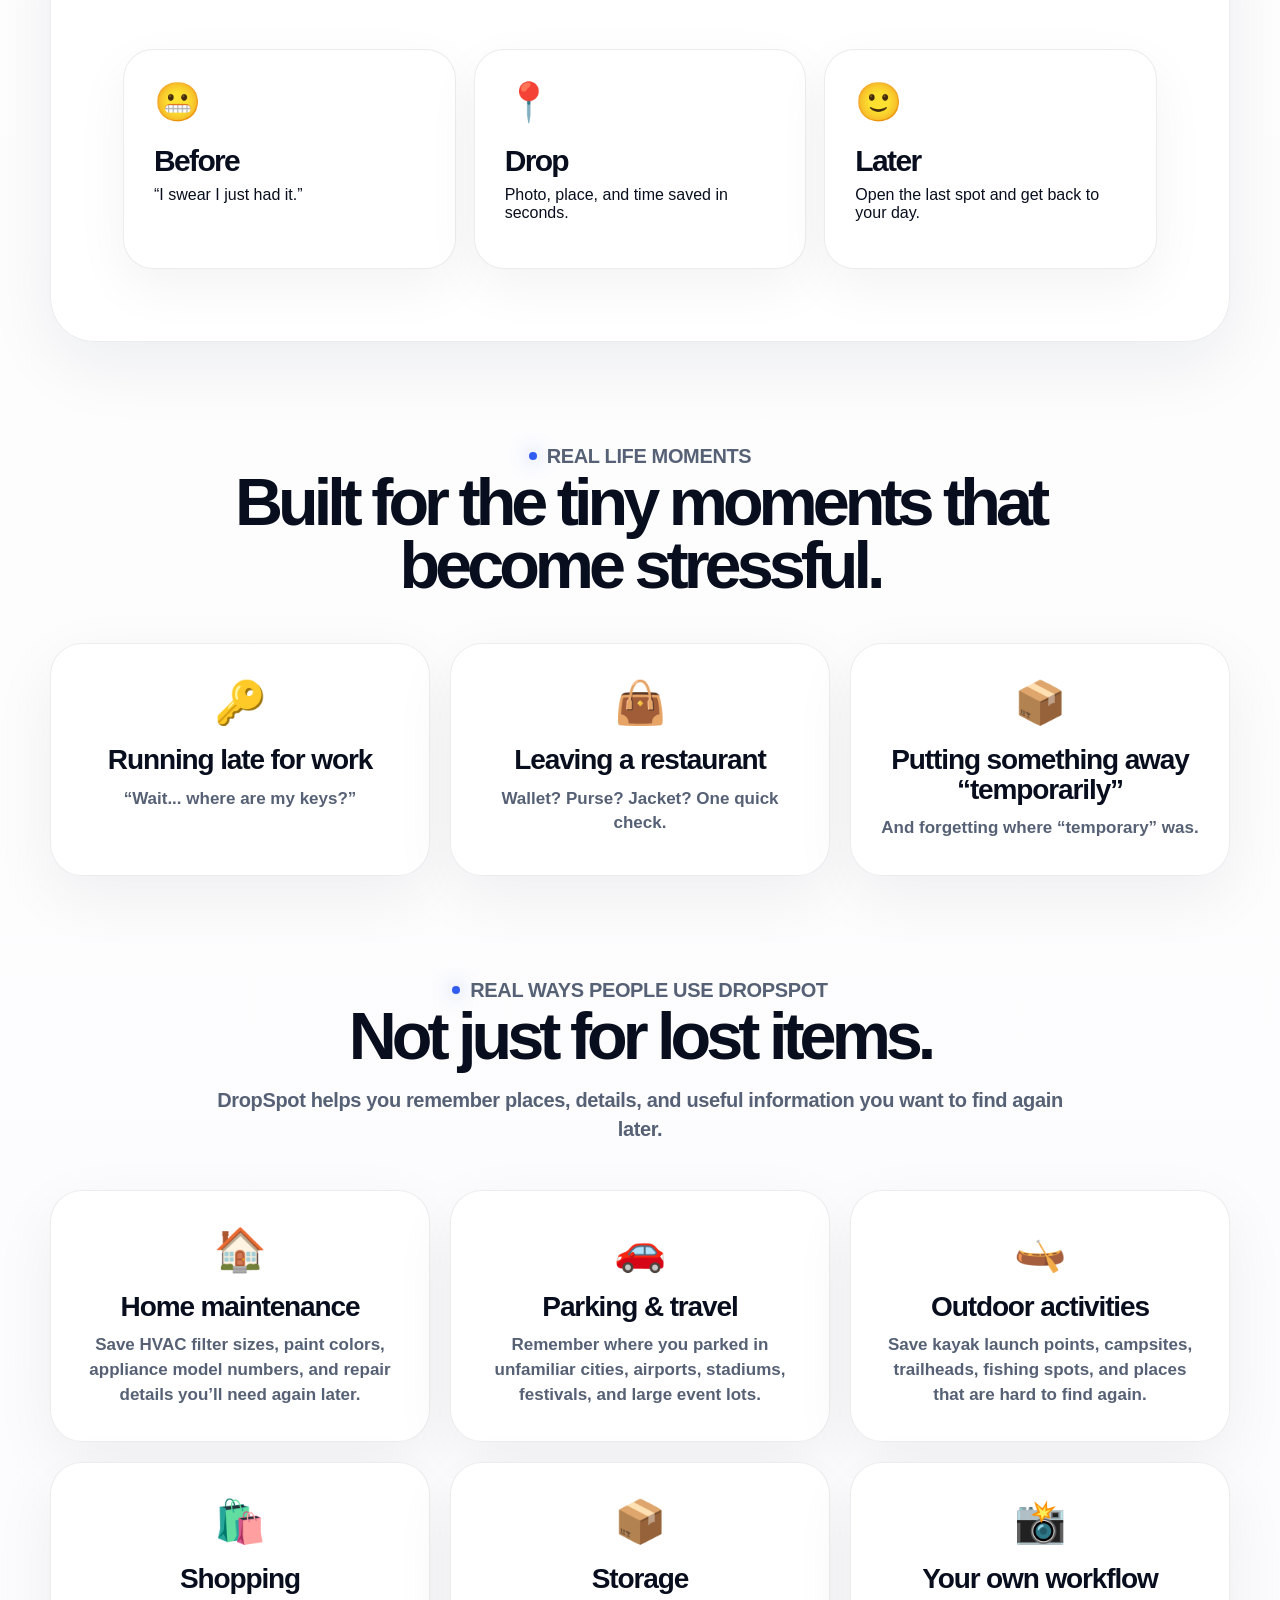
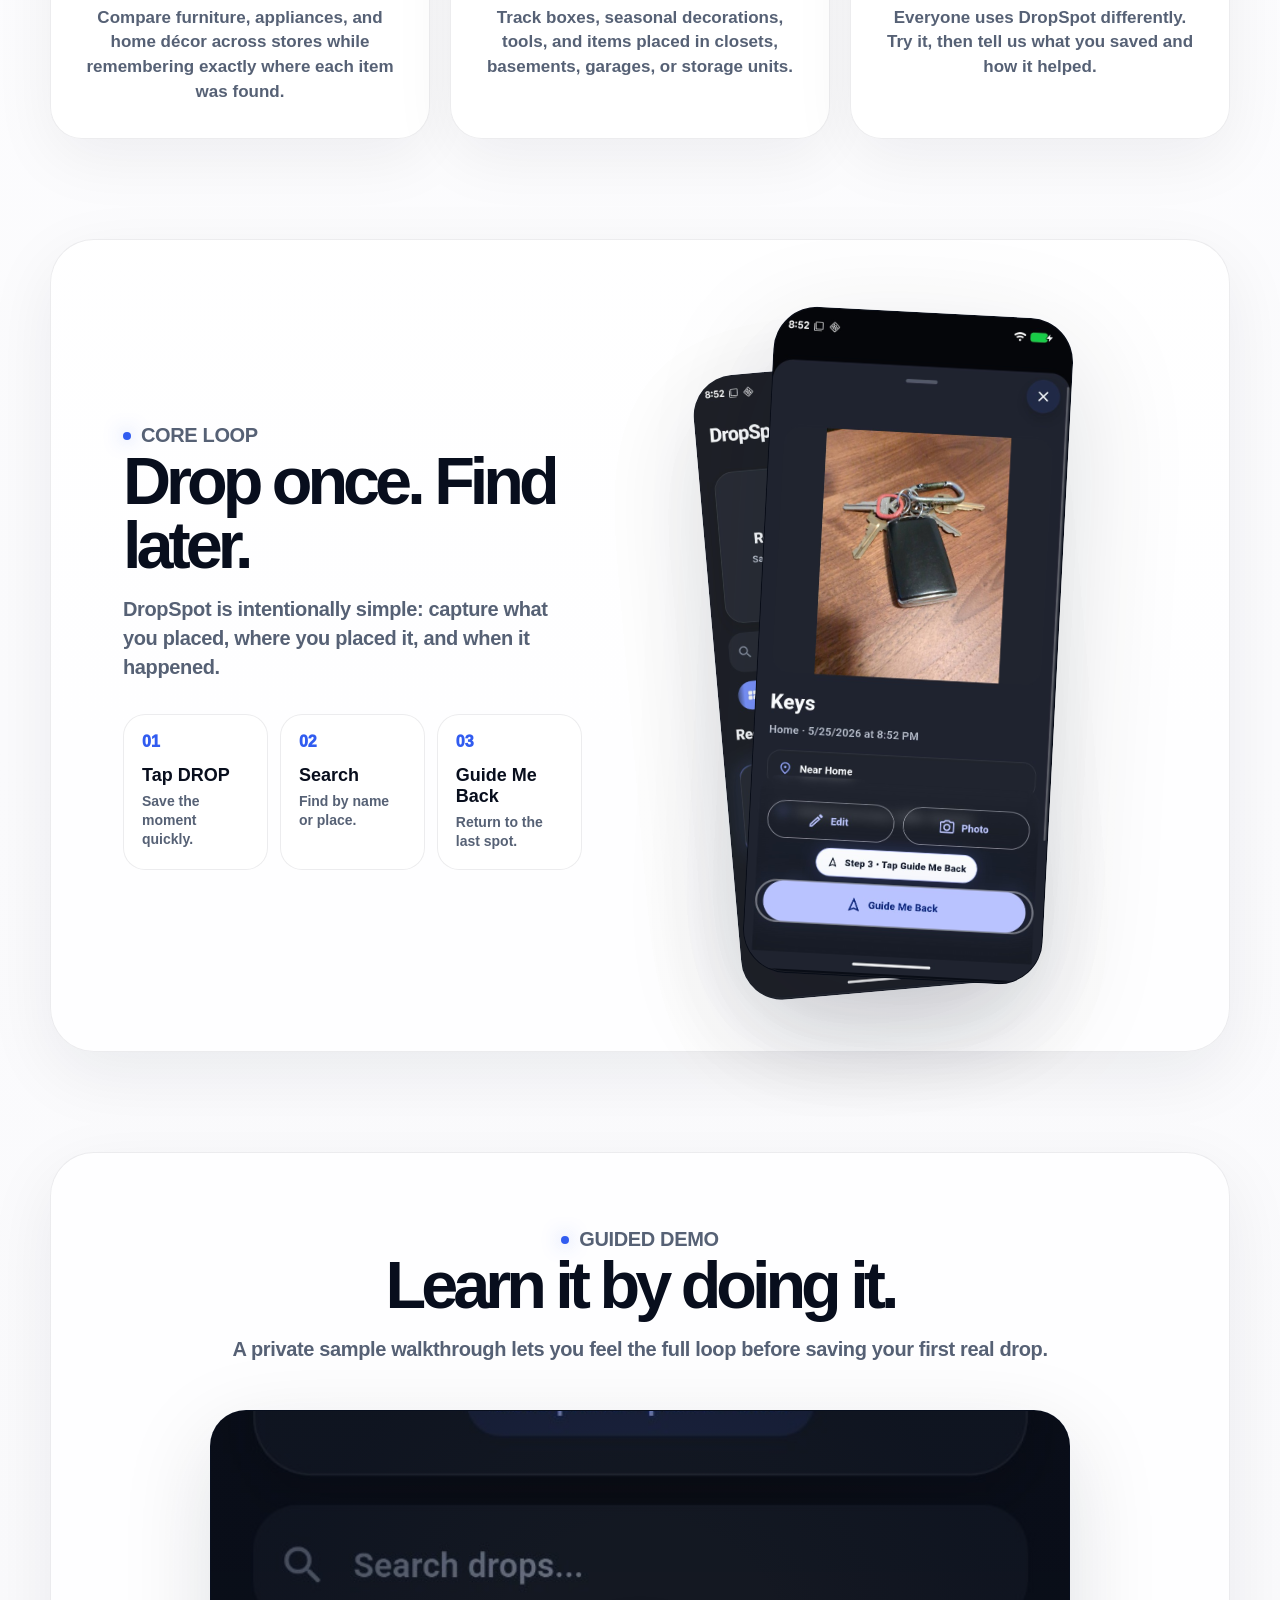
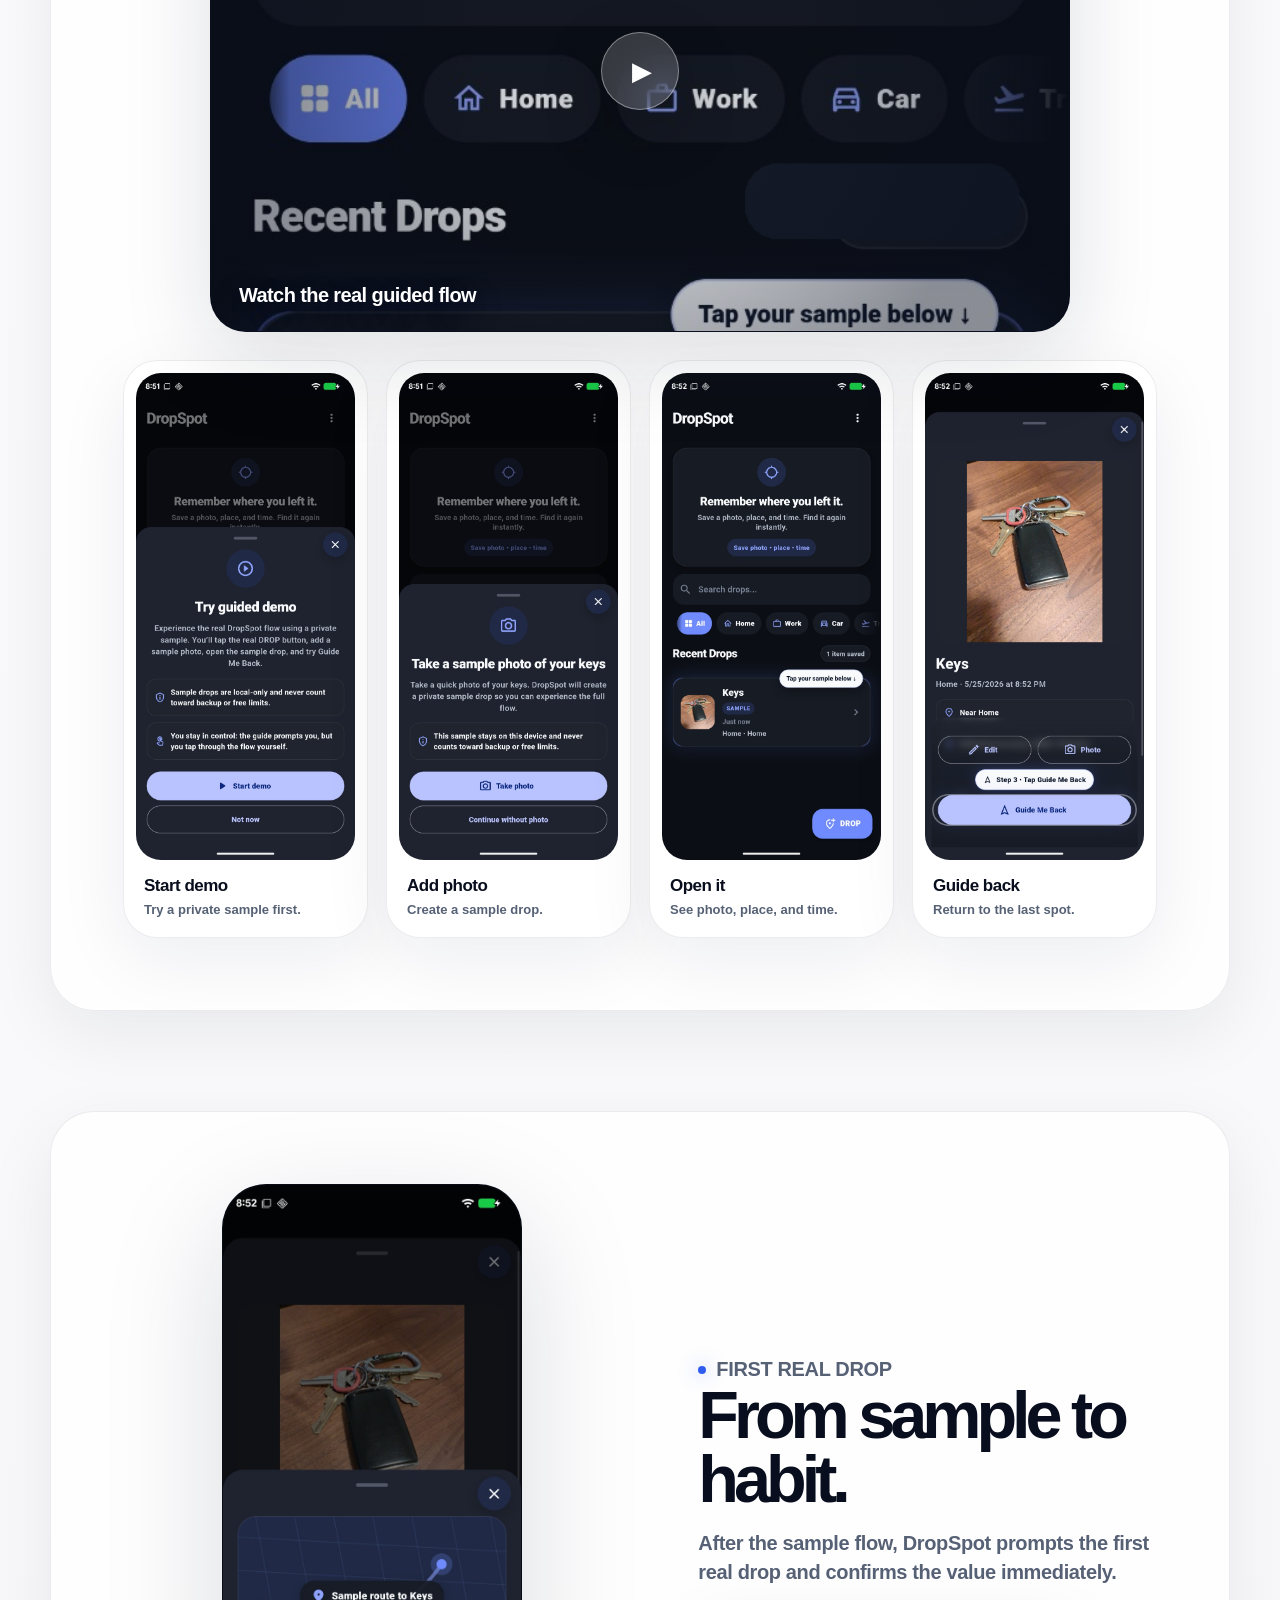
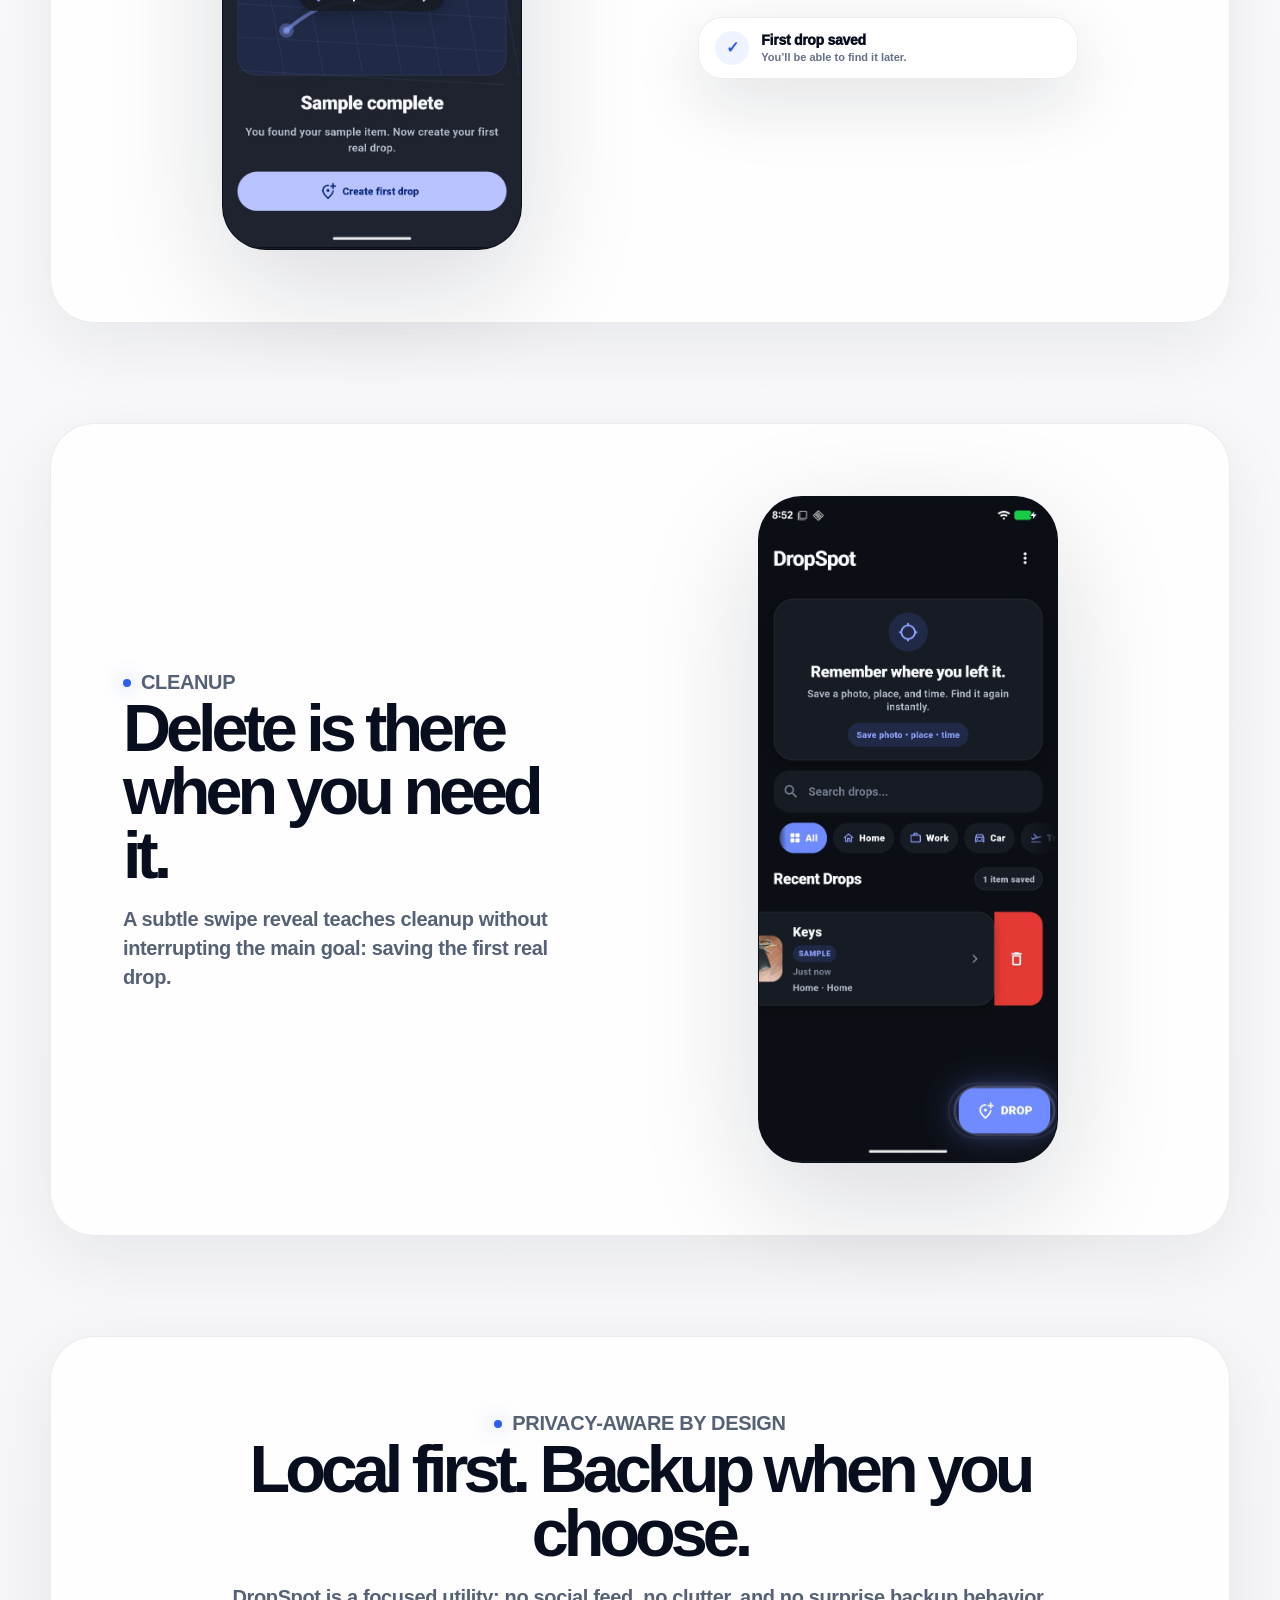
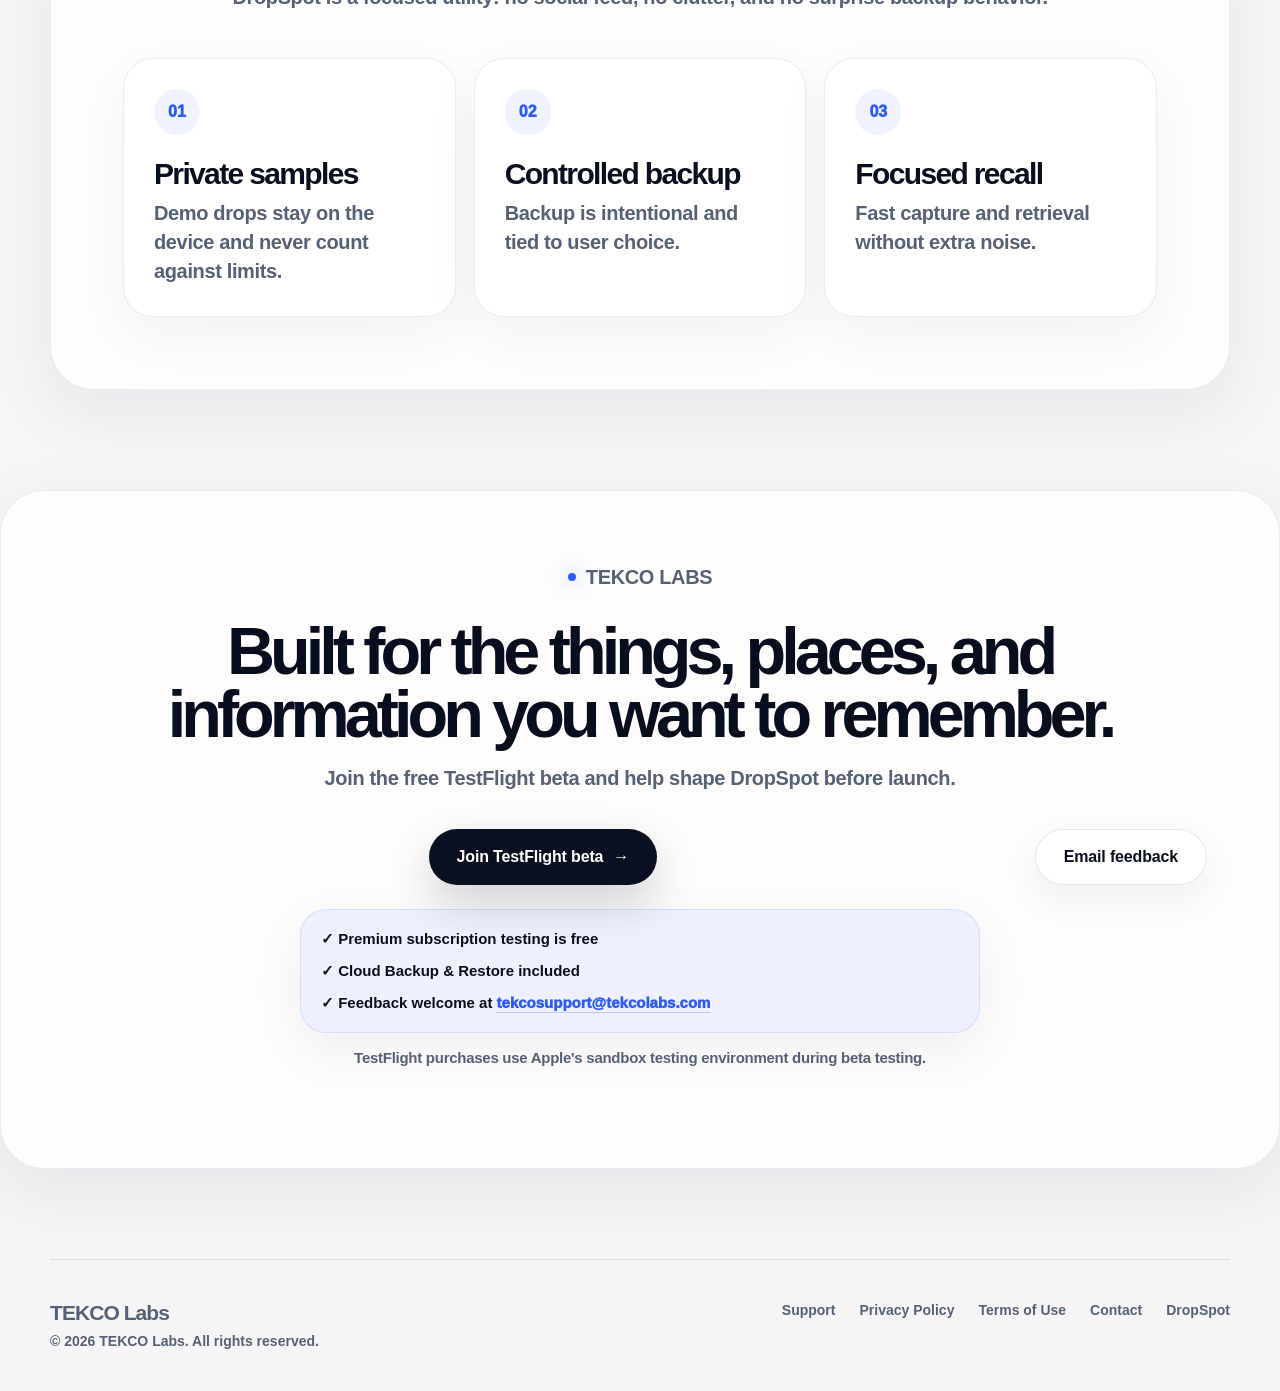
==== commit dd51cbd3: "[web] update privacy section" ====
--- a/index.html
+++ b/index.html
@@ -48,7 +48,6 @@
       <a href="#why">Why DropSpot</a>
       <a href="#how">Watch demo</a>
       <a href="#privacy-design">Privacy by Design</a>
-      <a href="privacy.html">Privacy Policy</a>
       <a href="mailto:tekcosupport@tekcolabs.com">Contact</a>
     </nav>
   </header>
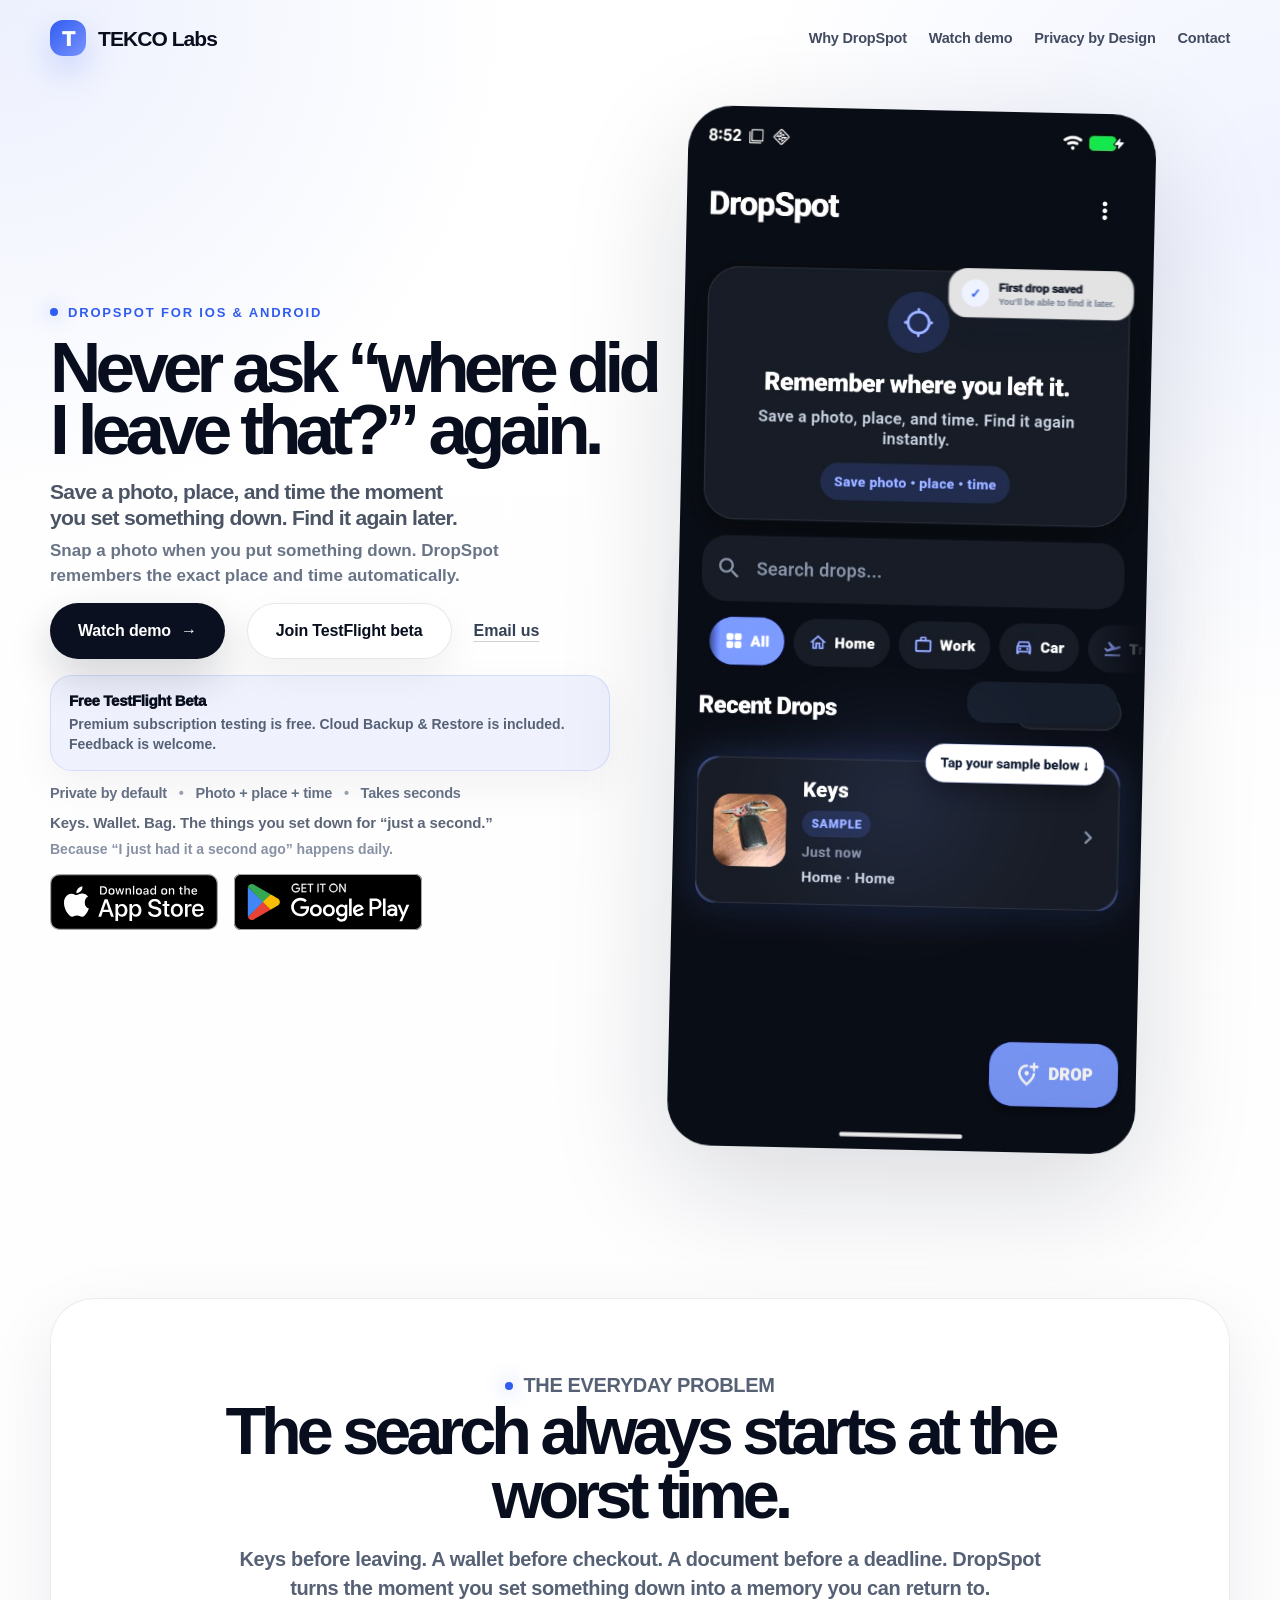
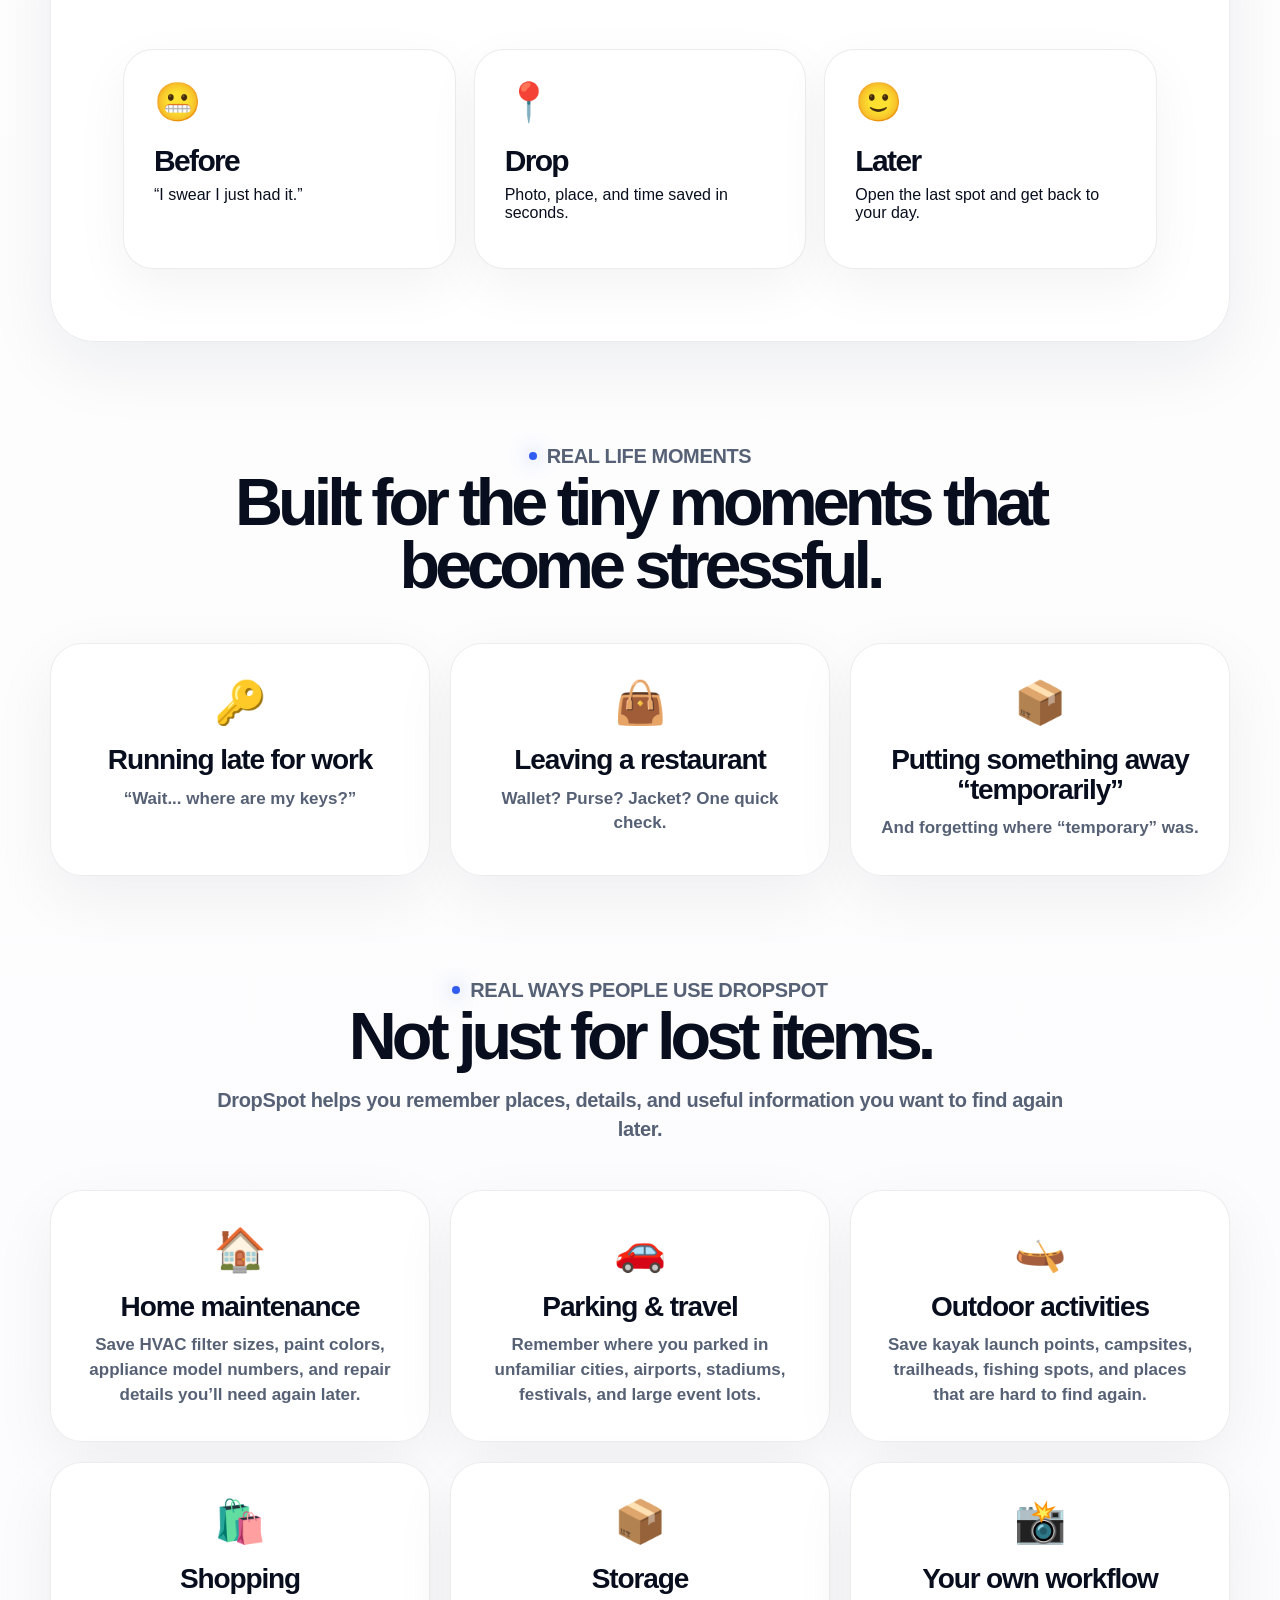
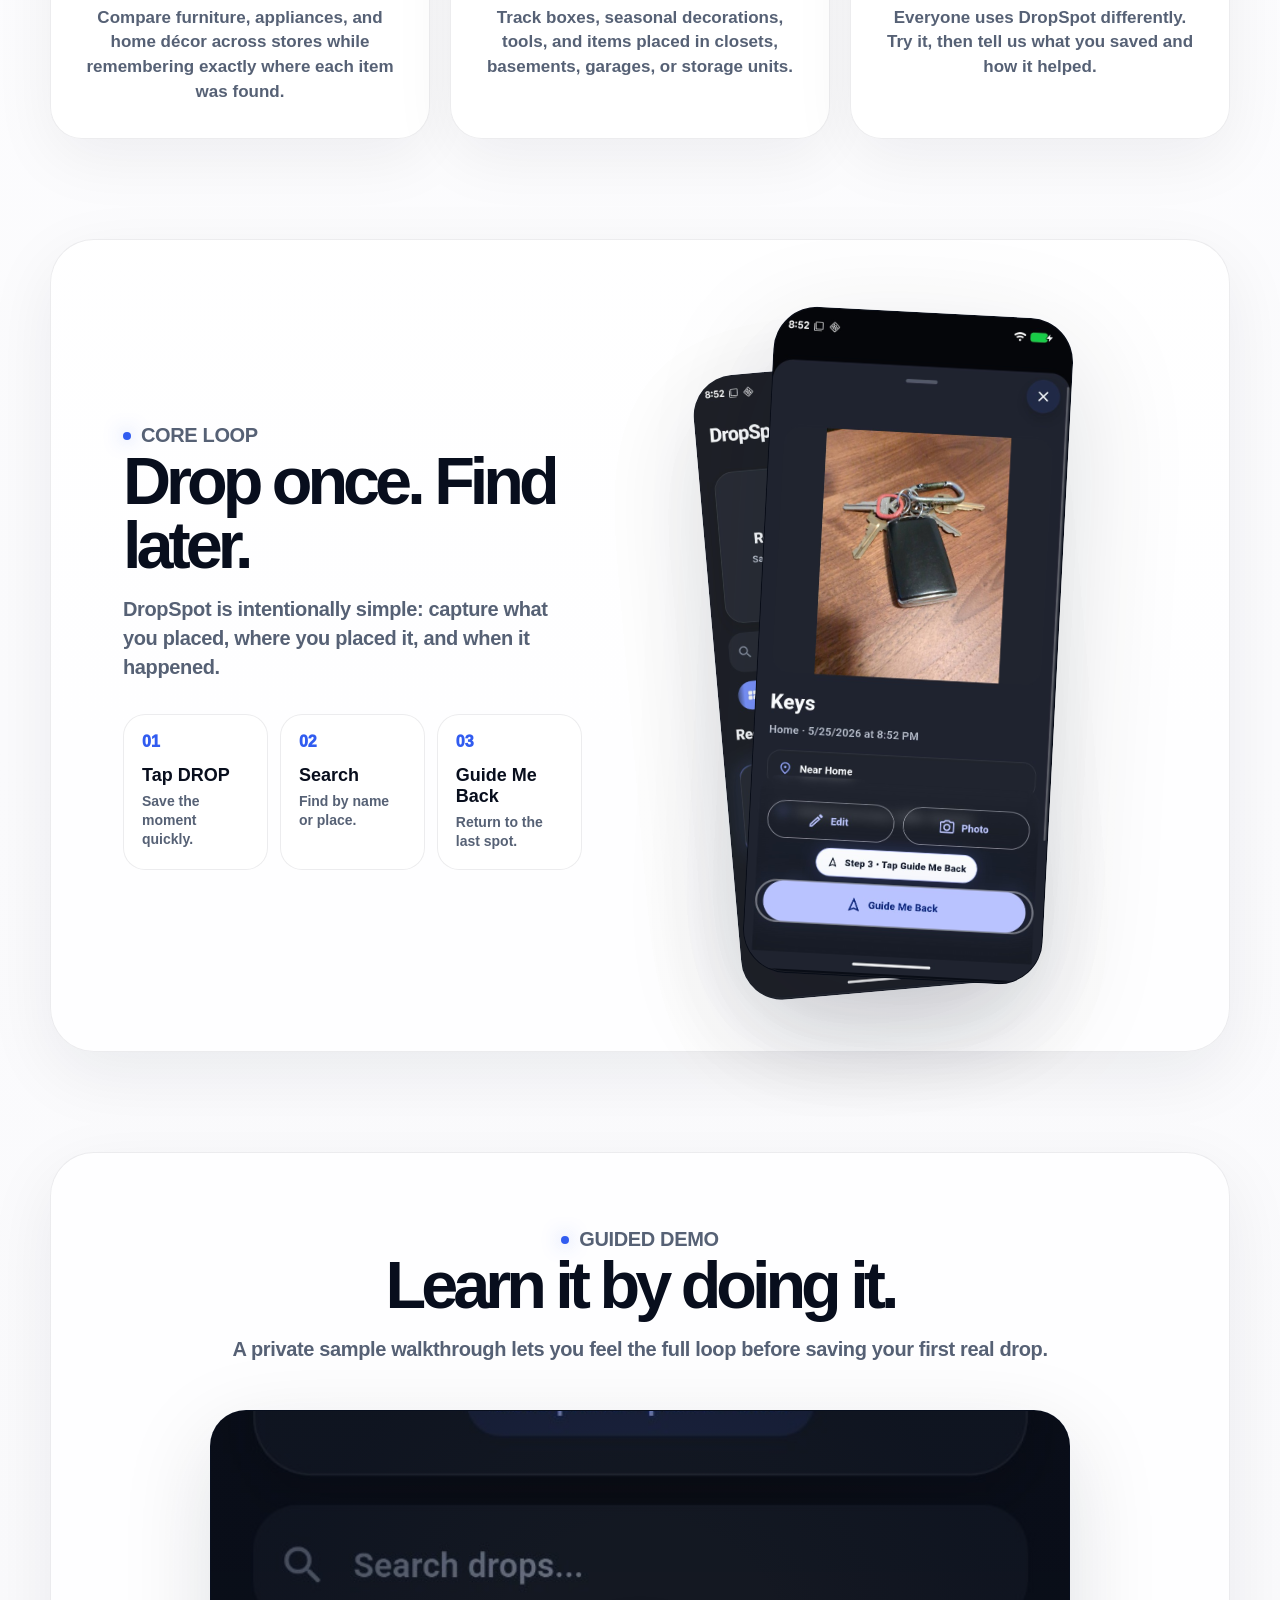
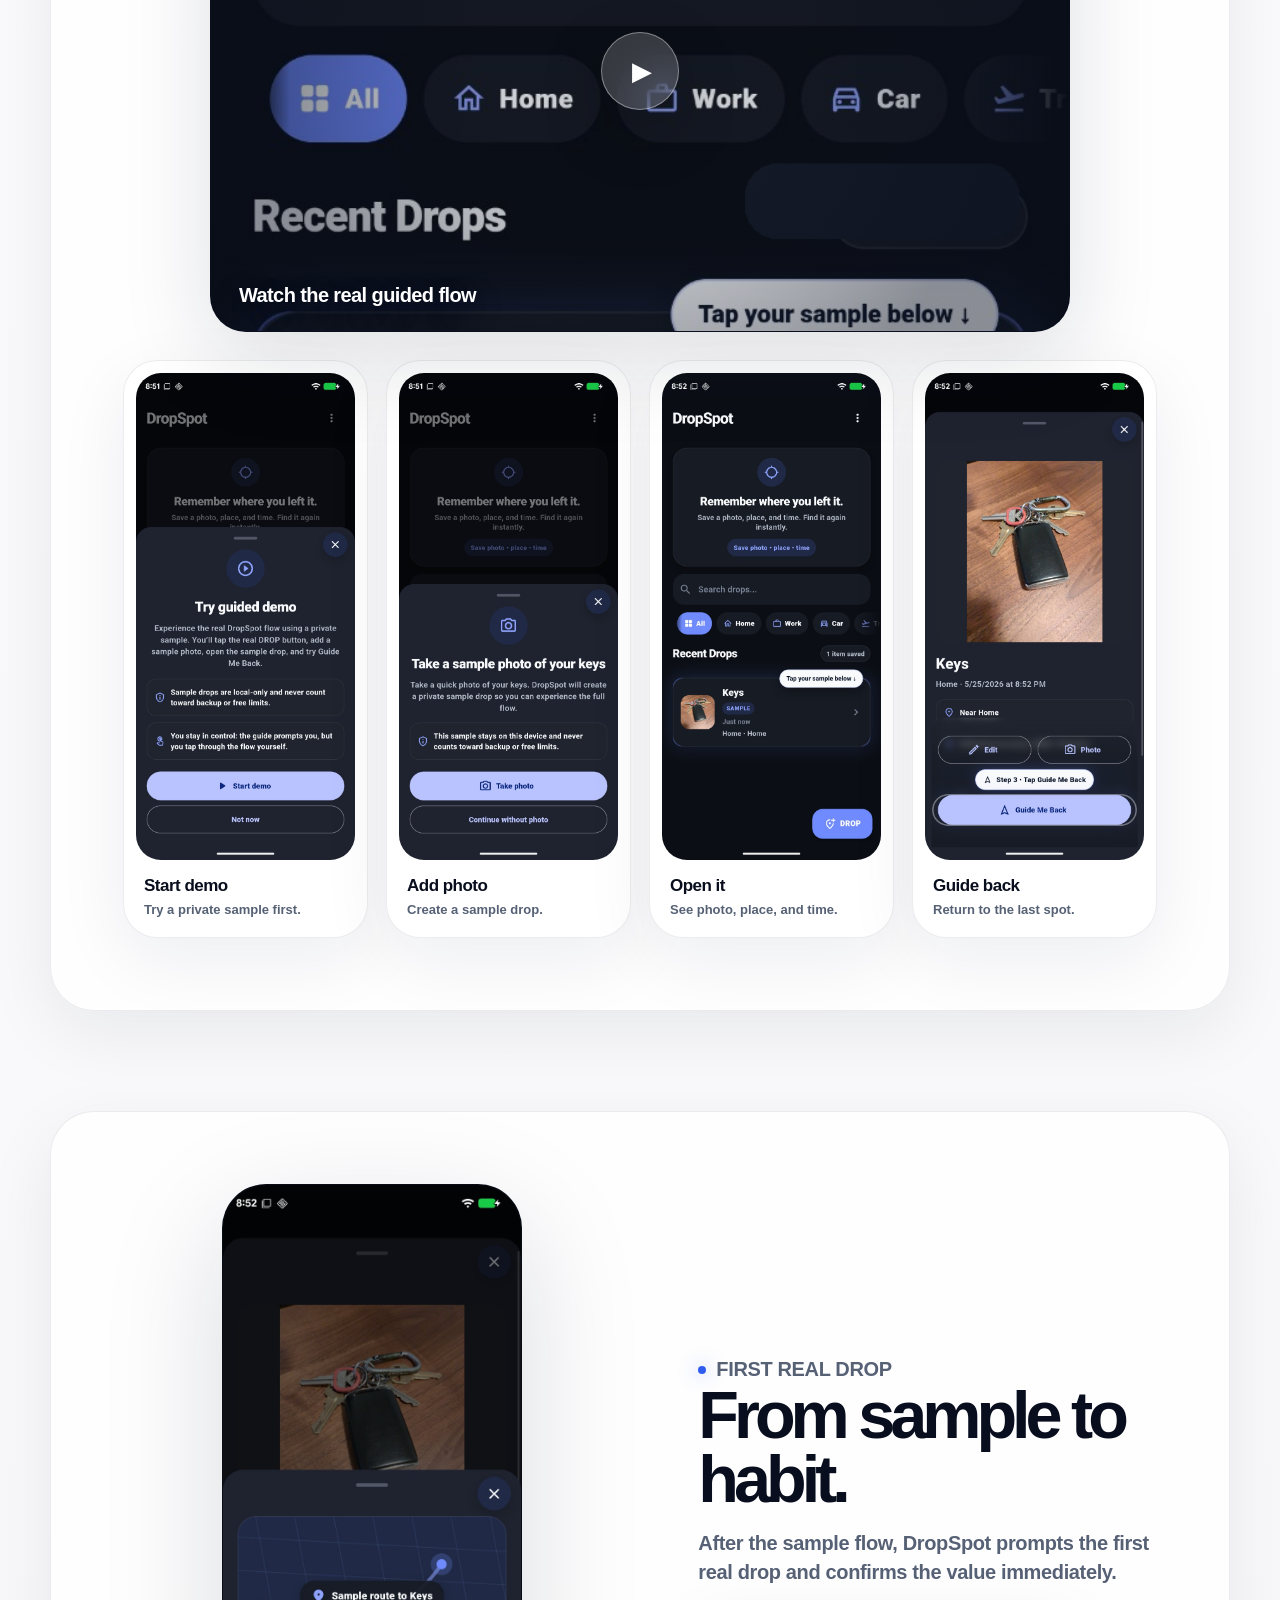
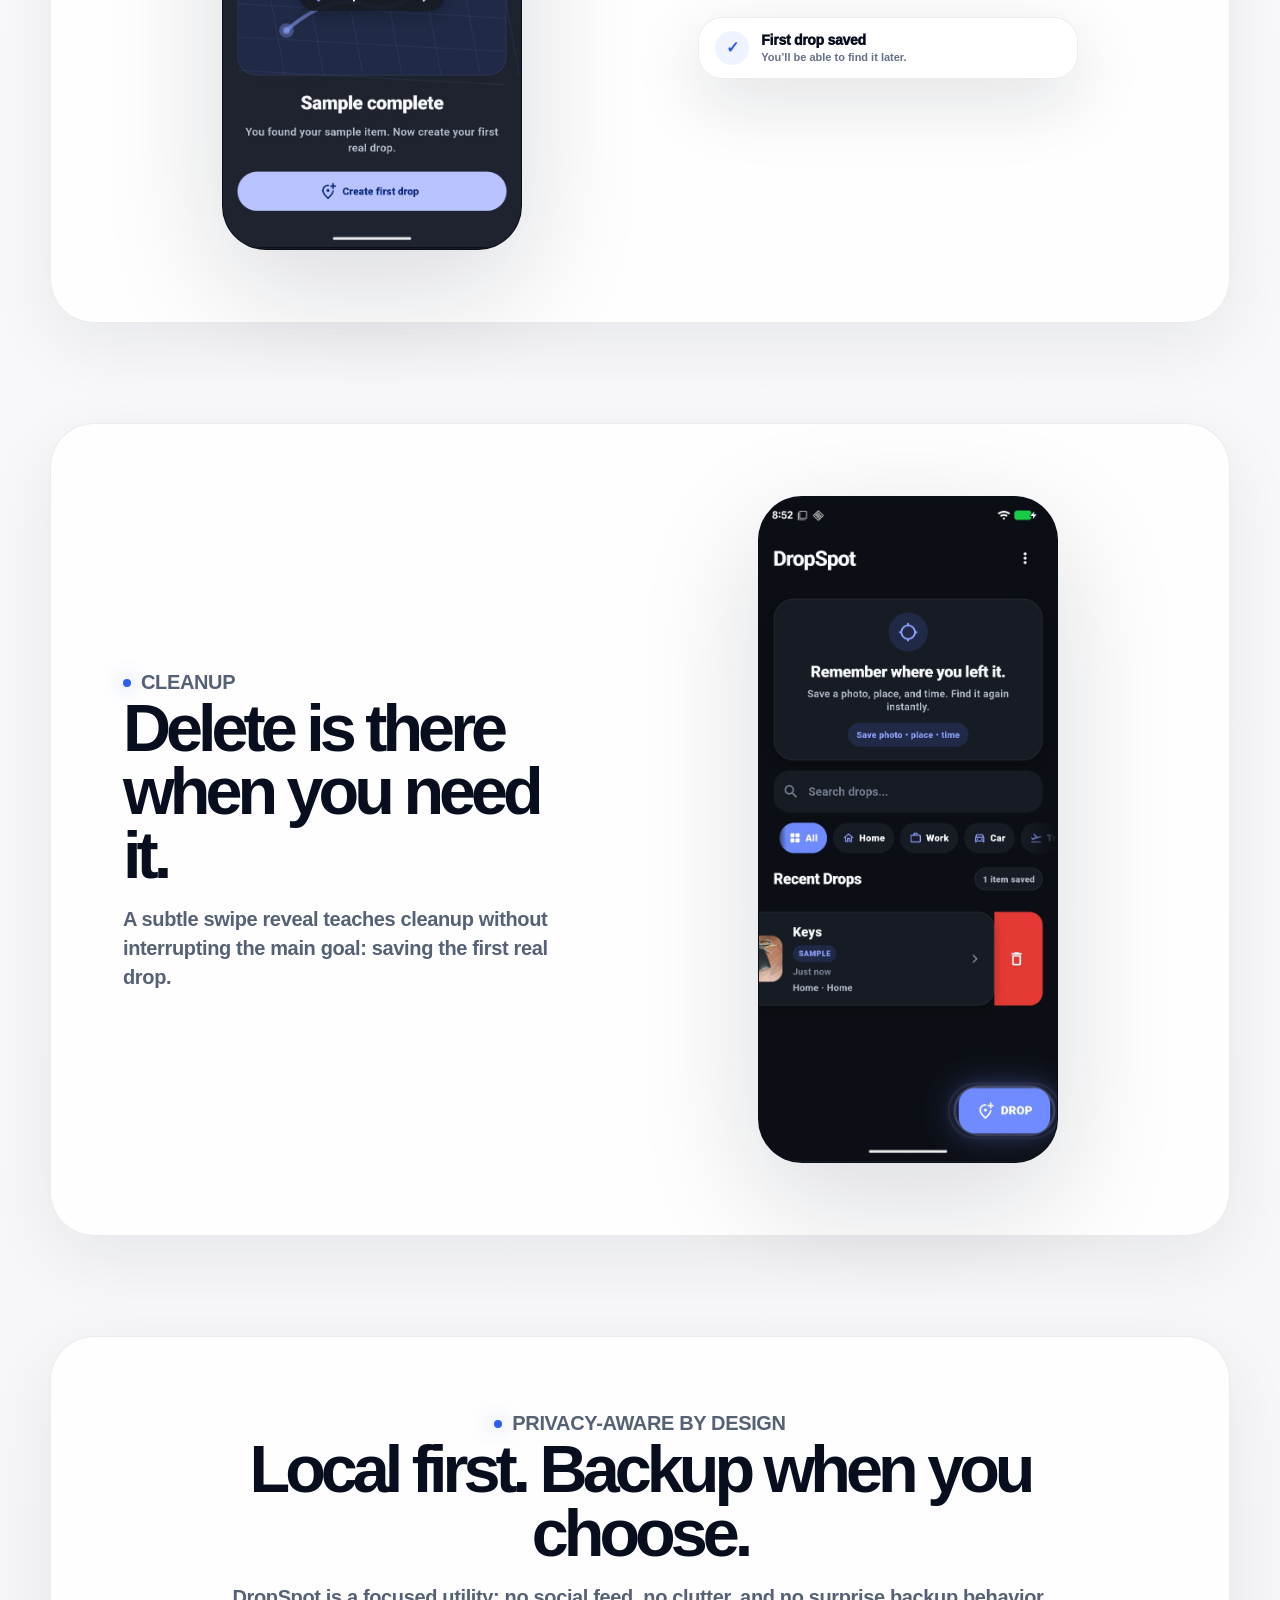
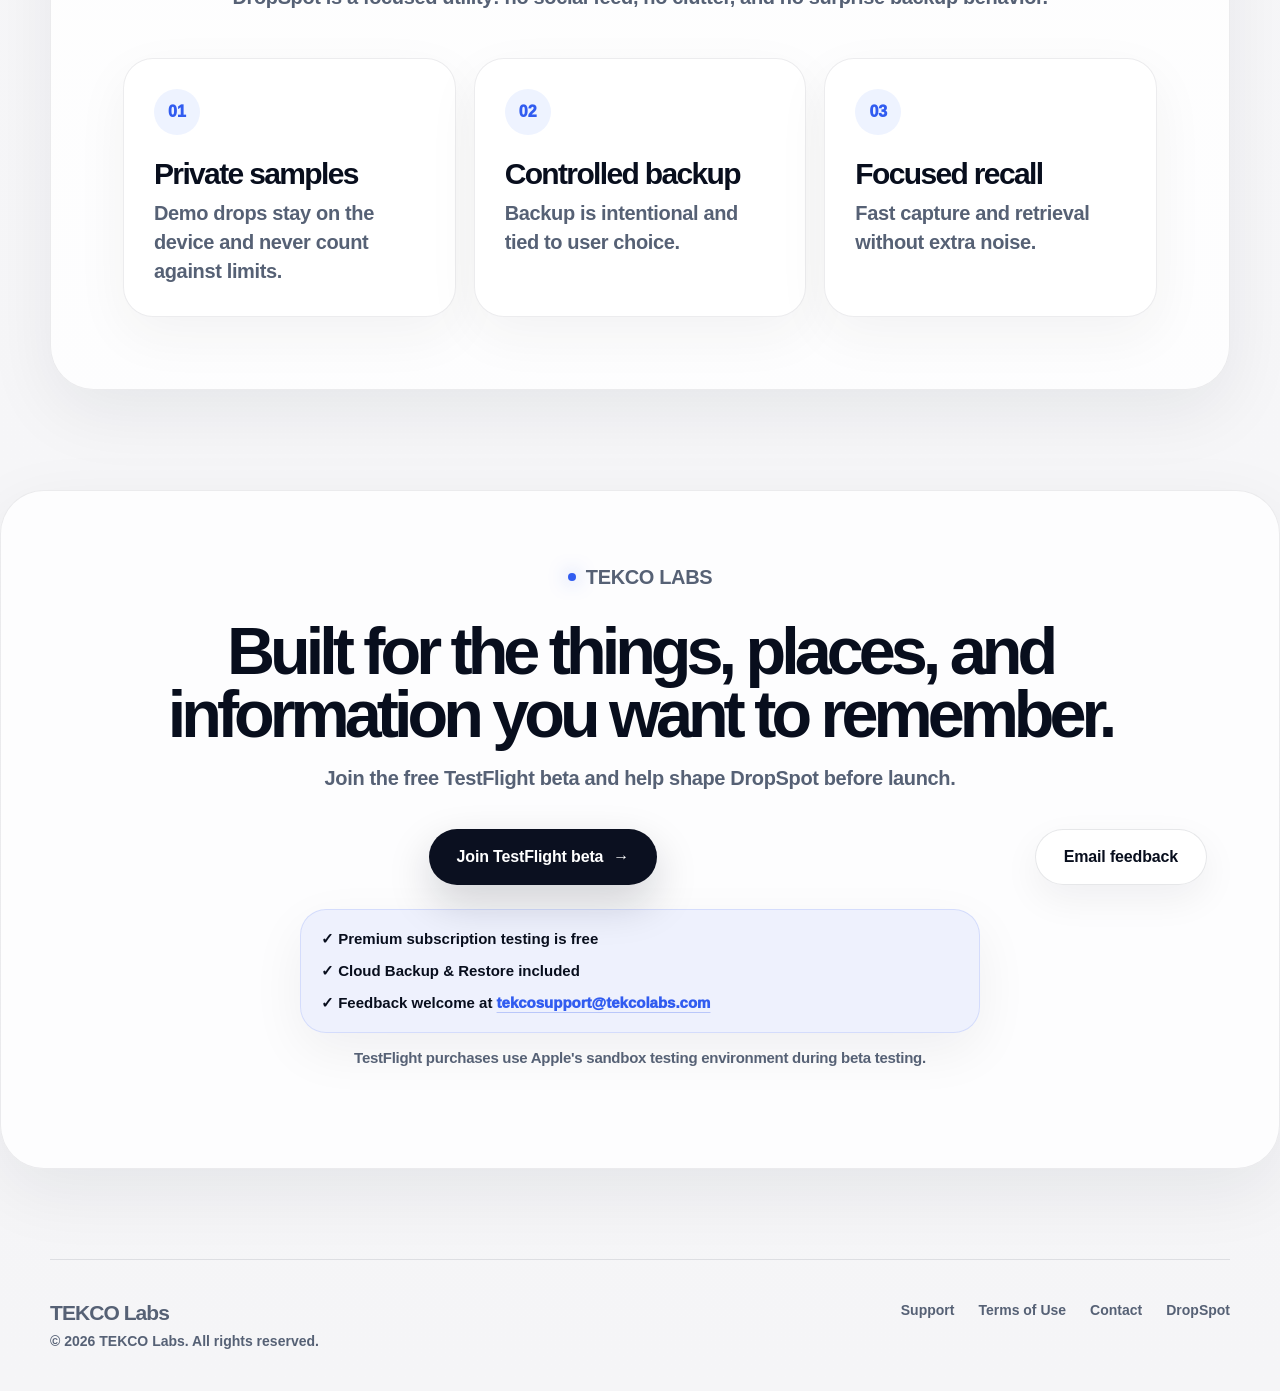
==== commit c7199694: "[web] fix bugs/issues" ====
--- a/index.html
+++ b/index.html
@@ -318,7 +318,6 @@
     </div>
     <div class="footer-links">
       <a href="mailto:tekcosupport@tekcolabs.com">Support</a>
-      <a href="privacy.html">Privacy Policy</a>
       <a href="terms.html">Terms of Use</a>
       <a href="mailto:tekcosupport@tekcolabs.com">Contact</a>
       <a href="#product">DropSpot</a>
--- a/style.css
+++ b/style.css
@@ -2116,3 +2116,137 @@
     font-size: 15.5px;
   }
 }
+
+
+/* Legal page readability refinement */
+.legal-shell {
+  width: 100%;
+}
+
+.legal-header nav a[href="/#why"],
+.legal-header nav a[href="/#demo"] {
+  display: none;
+}
+
+.compact-legal-hero {
+  width: min(920px, calc(100% - 48px));
+  margin: 54px auto 24px;
+  padding: clamp(30px, 5vw, 52px);
+  border-radius: 34px;
+}
+
+.compact-legal-hero h1 {
+  max-width: 760px;
+  margin-bottom: 14px;
+  font-size: clamp(40px, 5vw, 64px);
+  line-height: .98;
+  letter-spacing: -.065em;
+}
+
+.compact-legal-hero p {
+  max-width: 760px;
+  font-size: 17px;
+  line-height: 1.58;
+}
+
+.privacy-summary-grid {
+  width: min(920px, calc(100% - 48px));
+  margin: 0 auto 24px;
+  display: grid;
+  grid-template-columns: repeat(3, minmax(0, 1fr));
+  gap: 16px;
+}
+
+.privacy-summary-grid article {
+  padding: 22px;
+  border-radius: 24px;
+  border: 1px solid rgba(15,23,42,.08);
+  background: rgba(255,255,255,.82);
+  box-shadow: 0 14px 40px rgba(15,23,42,.05);
+}
+
+.privacy-summary-grid span {
+  width: 38px;
+  height: 38px;
+  display: grid;
+  place-items: center;
+  margin-bottom: 14px;
+  border-radius: 50%;
+  background: var(--blue-soft);
+  color: var(--blue);
+  font-weight: 950;
+  font-size: 13px;
+}
+
+.privacy-summary-grid h2 {
+  margin: 0 0 8px;
+  color: var(--ink);
+  font-size: 21px;
+  line-height: 1.05;
+  letter-spacing: -.035em;
+}
+
+.privacy-summary-grid p {
+  margin: 0;
+  color: var(--muted);
+  font-size: 14.5px;
+  line-height: 1.5;
+  font-weight: 650;
+}
+
+.refined-privacy-content {
+  width: min(920px, calc(100% - 48px));
+  padding: clamp(30px, 5vw, 48px);
+  border-radius: 30px;
+}
+
+.refined-privacy-content article {
+  padding-bottom: 24px;
+  margin-bottom: 24px;
+}
+
+.refined-privacy-content h2 {
+  margin-bottom: 12px;
+  font-size: clamp(24px, 2.4vw, 32px);
+  line-height: 1.12;
+  letter-spacing: -.04em;
+}
+
+.refined-privacy-content p,
+.refined-privacy-content li {
+  font-size: 16px;
+  line-height: 1.62;
+  font-weight: 560;
+}
+
+.refined-privacy-content li {
+  margin: 8px 0;
+}
+
+@media (max-width: 900px) {
+  .privacy-summary-grid {
+    grid-template-columns: 1fr;
+  }
+}
+
+@media (max-width: 640px) {
+  .compact-legal-hero,
+  .privacy-summary-grid,
+  .refined-privacy-content {
+    width: min(100% - 24px, 920px);
+  }
+
+  .compact-legal-hero h1 {
+    font-size: clamp(38px, 12vw, 54px);
+  }
+
+  .privacy-summary-grid article {
+    padding: 20px;
+  }
+
+  .refined-privacy-content p,
+  .refined-privacy-content li,
+  .compact-legal-hero p {
+    font-size: 15.5px;
+  }
+}
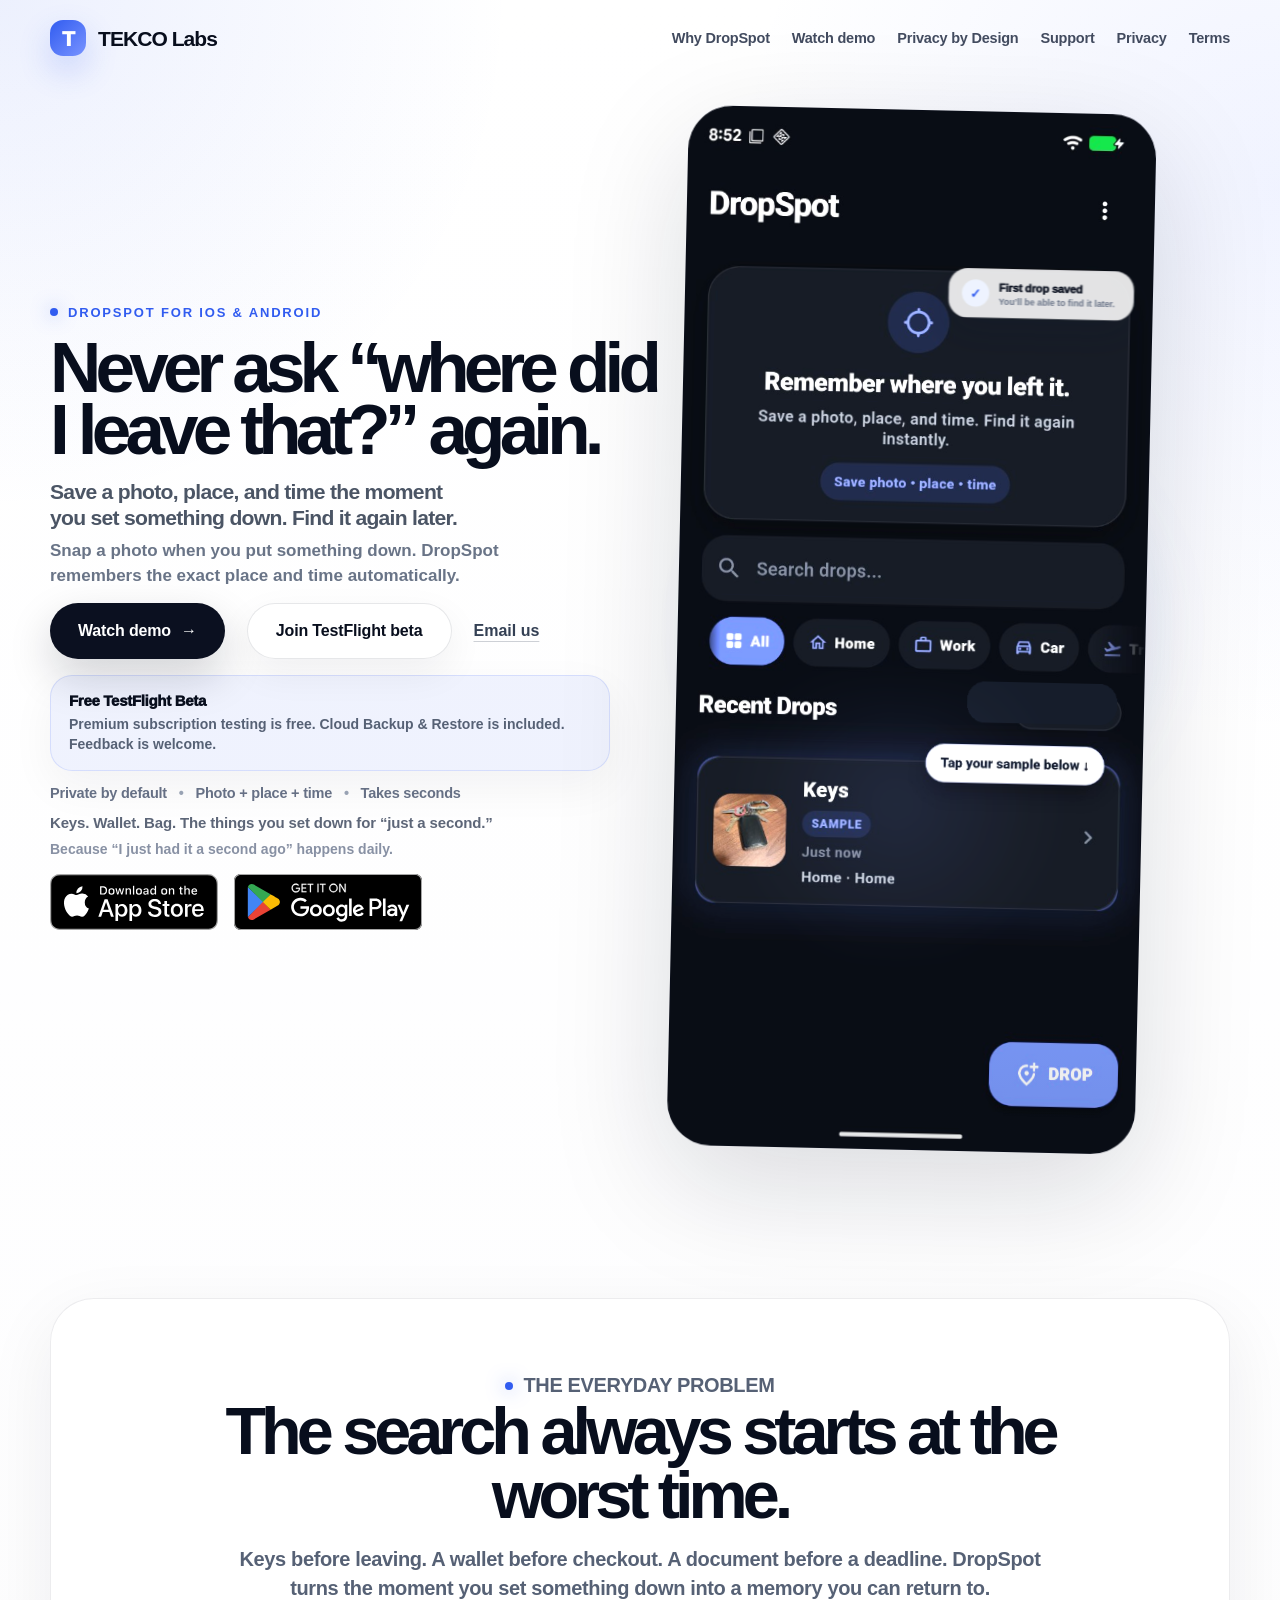
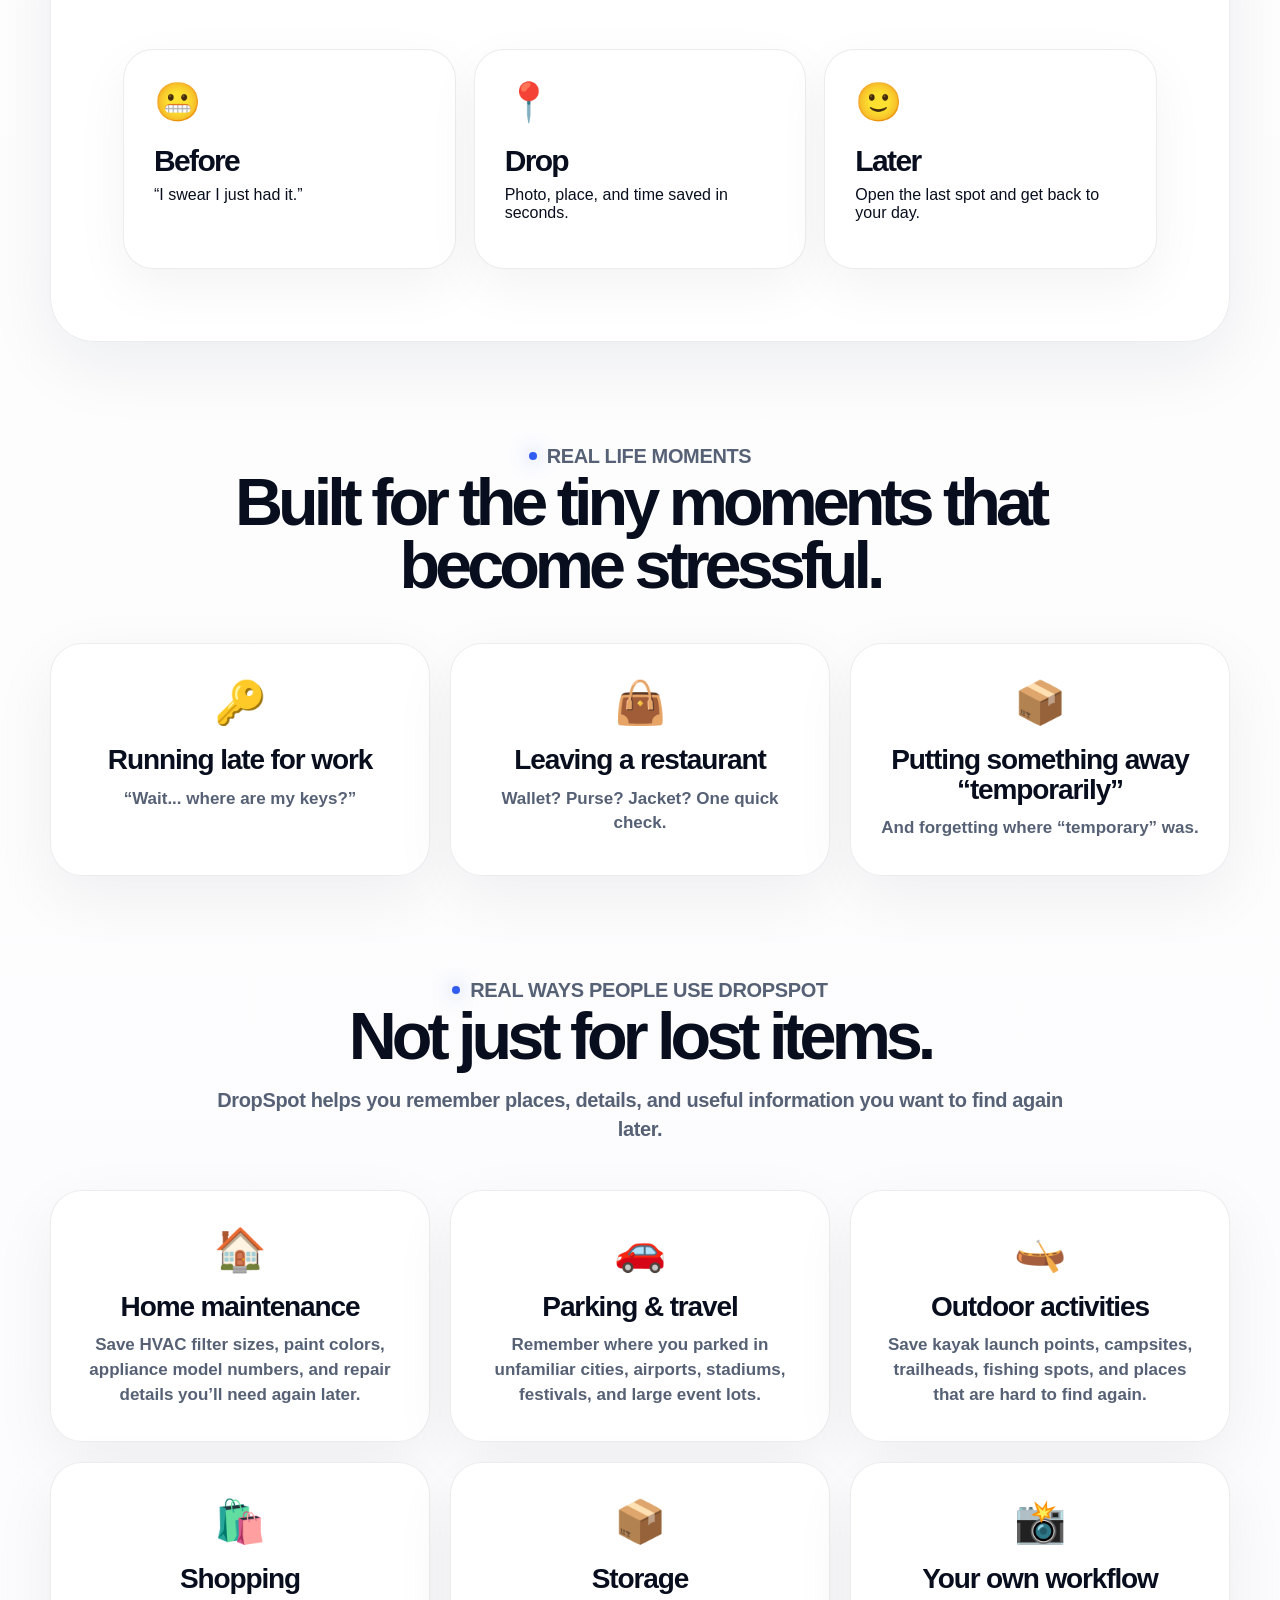
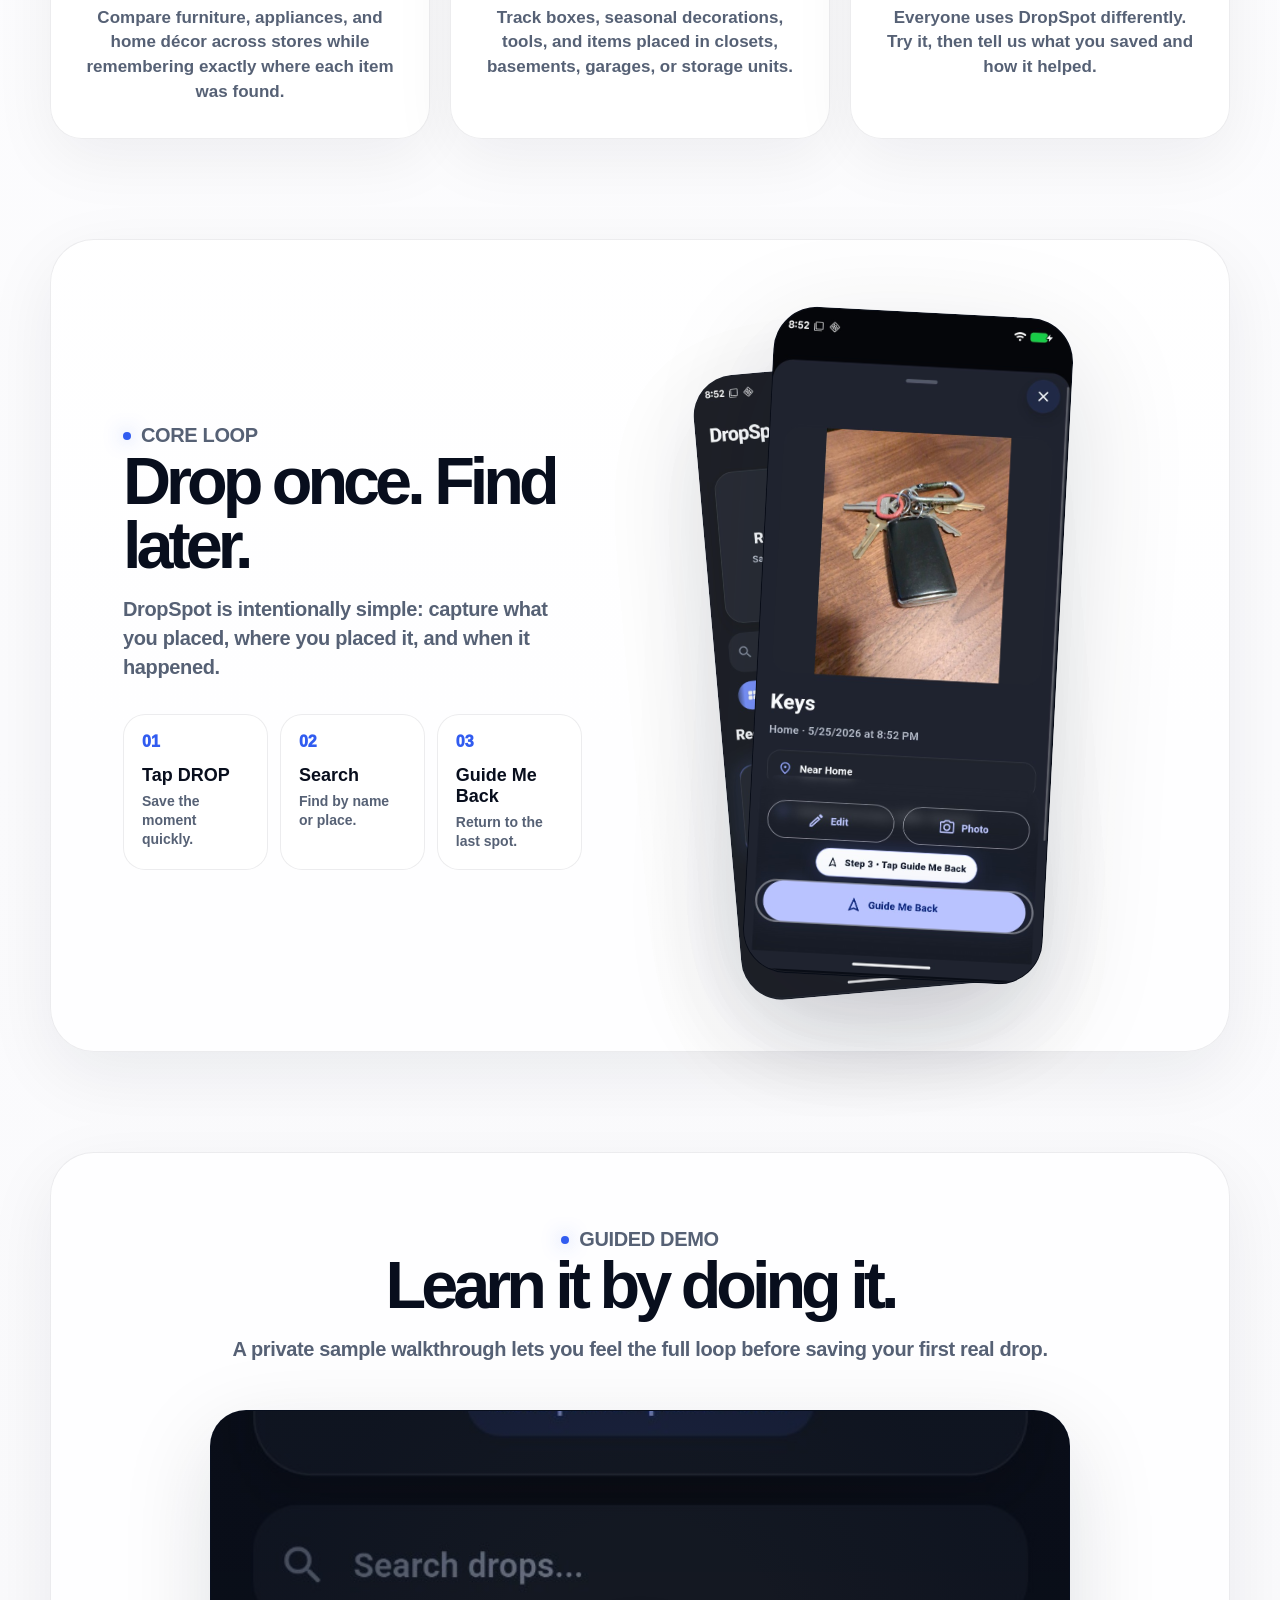
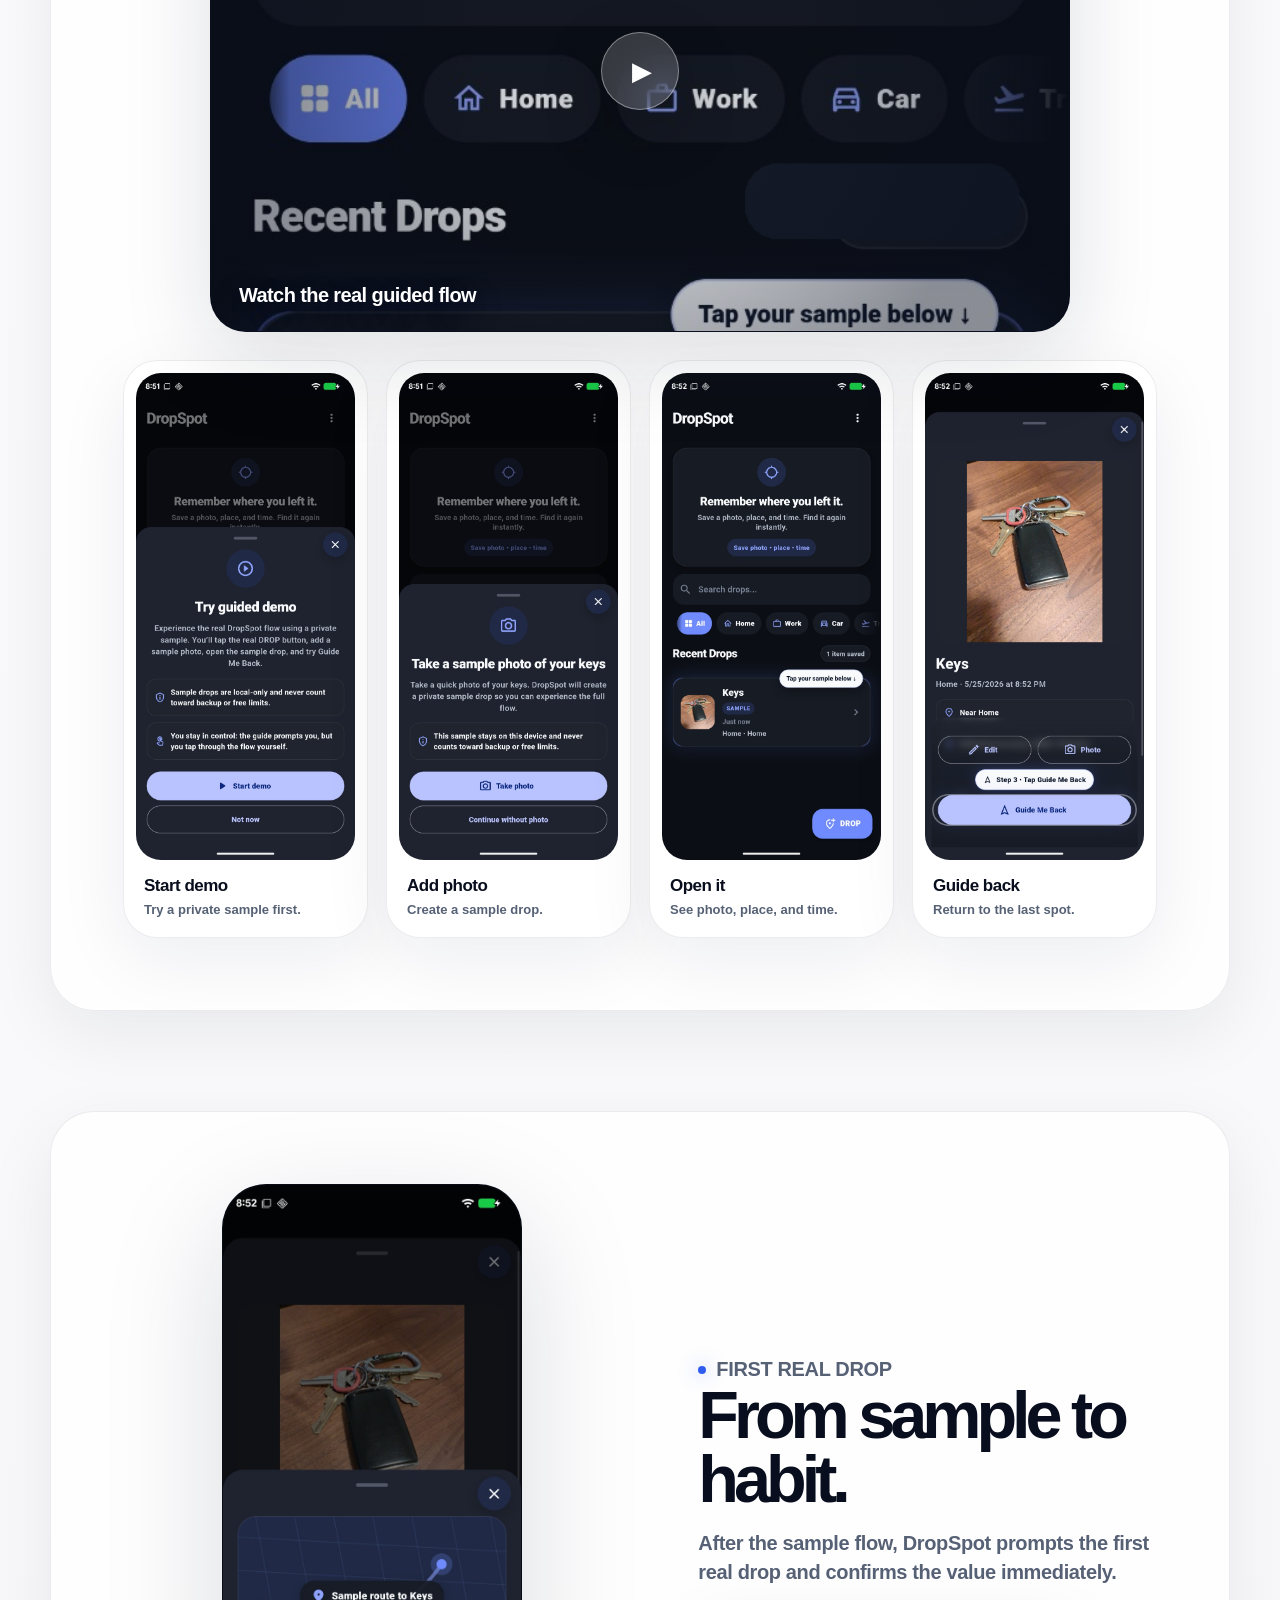
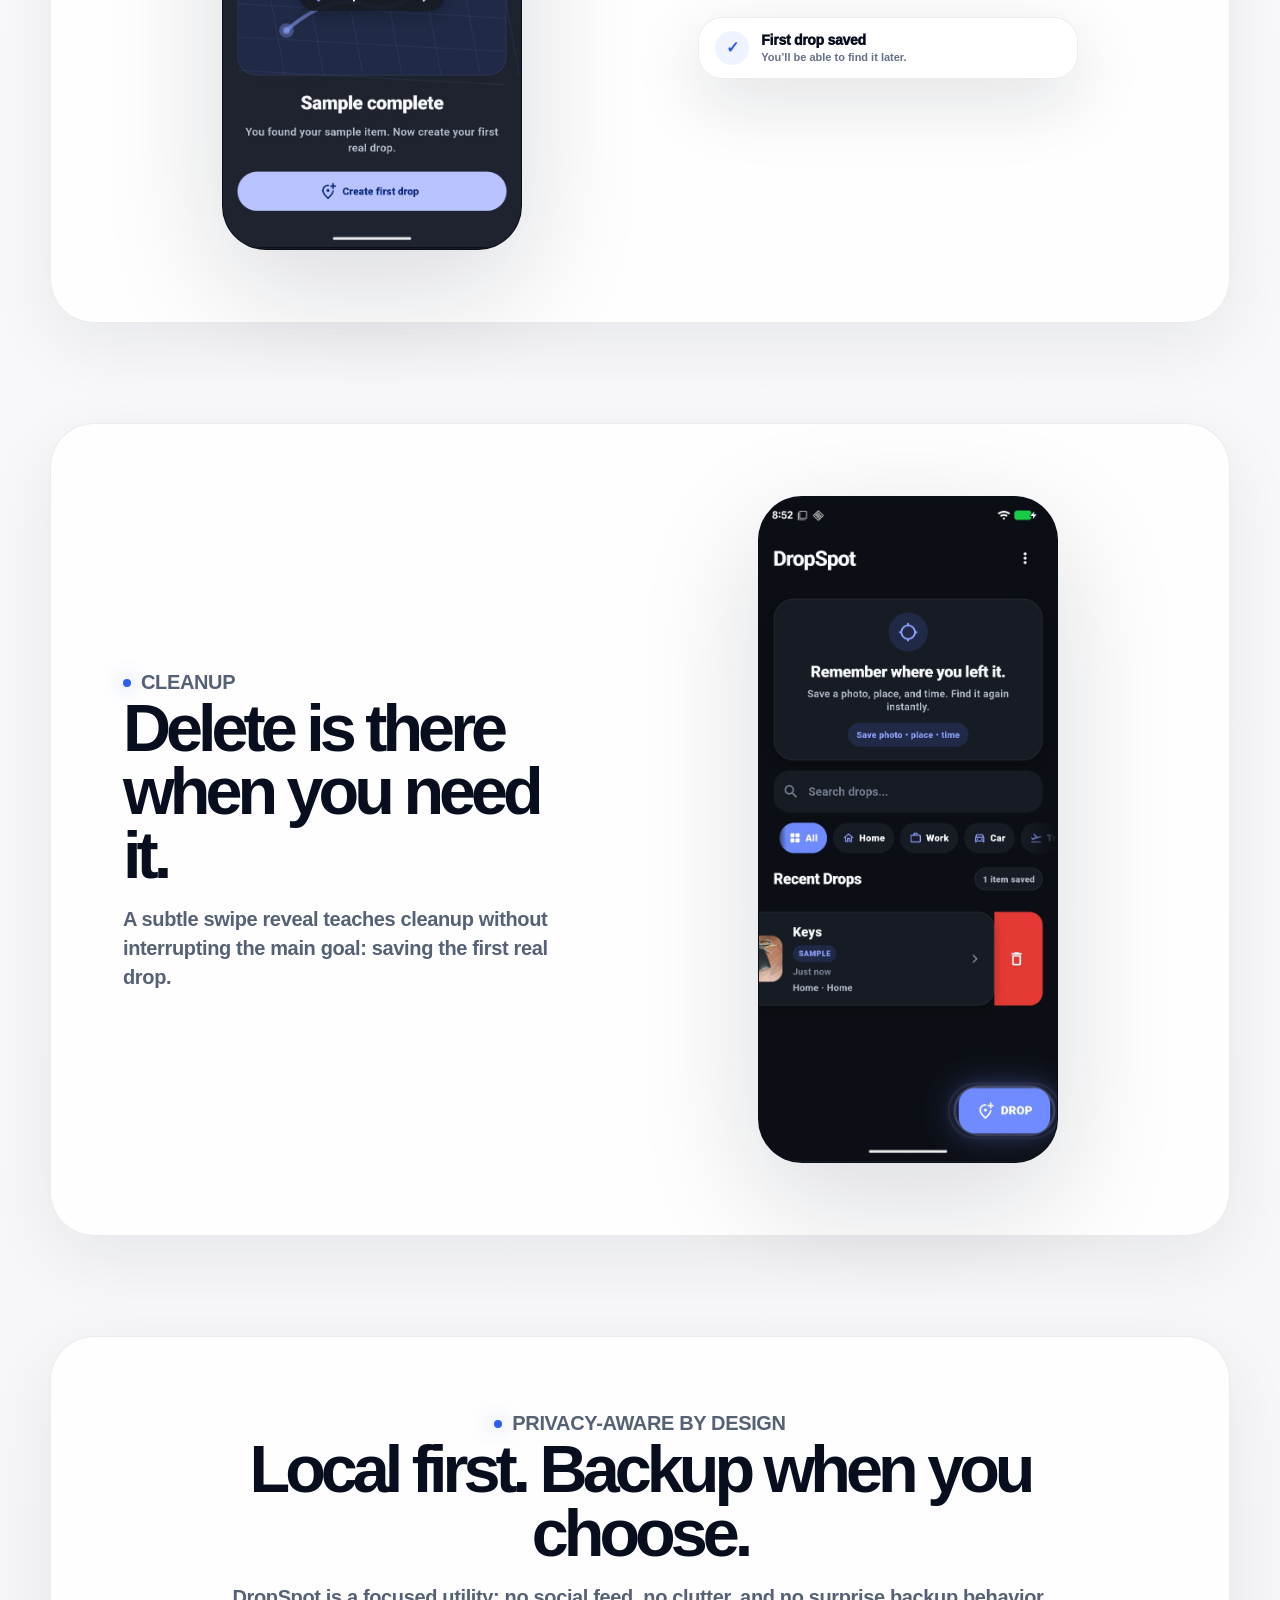
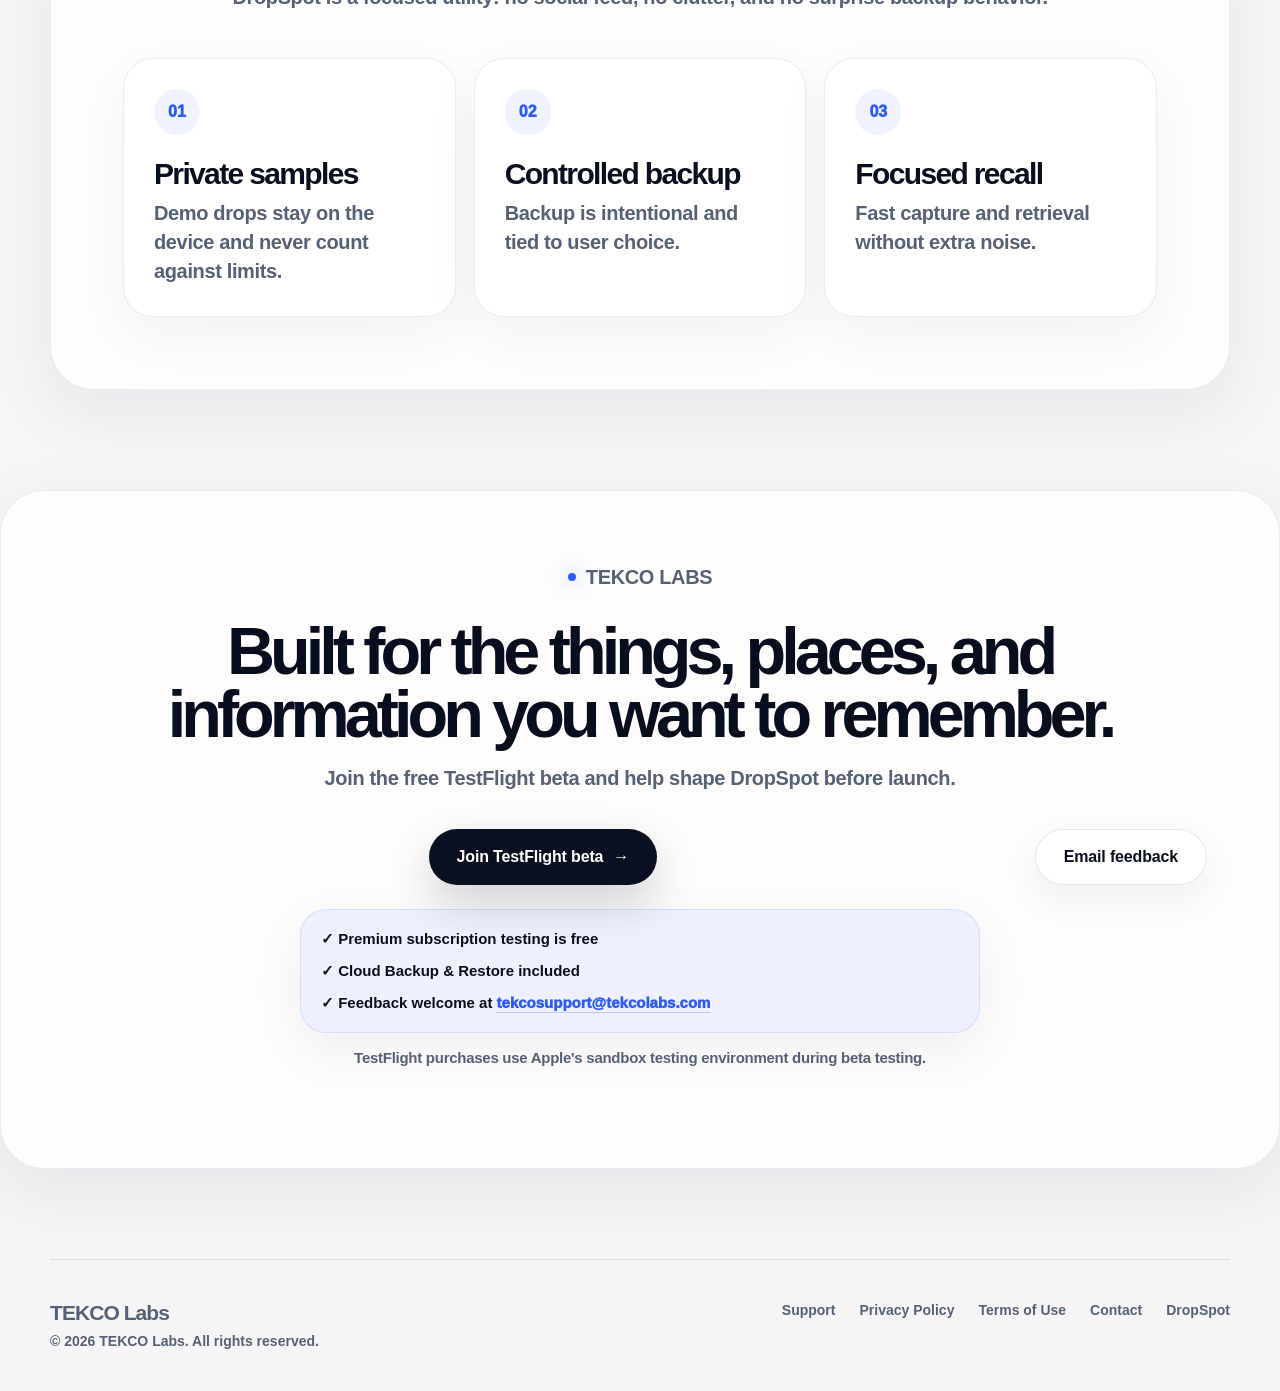
==== commit ff7bc5b9: "[web] add support.html and refernces to web page" ====
--- a/index.html
+++ b/index.html
@@ -48,7 +48,9 @@
       <a href="#why">Why DropSpot</a>
       <a href="#how">Watch demo</a>
       <a href="#privacy-design">Privacy by Design</a>
-      <a href="mailto:tekcosupport@tekcolabs.com">Contact</a>
+      <a href="support.html">Support</a>
+      <a href="privacy.html">Privacy</a>
+      <a href="terms.html">Terms</a>
     </nav>
   </header>
 
@@ -83,7 +85,7 @@
           <a href="#" class="store-badge" data-analytics-event="app_store_badge_clicked" data-analytics-label="hero_app_store_badge">
             <img src="images/app-store-badge.svg" alt="Download on the App Store">
           </a>
-          <a href="#" class="store-badge" data-analytics-event="google_play_badge_clicked" data-analytics-label="hero_google_play_badge">
+          <a href="https://play.google.com/store/apps/details?id=com.tekcolabs.dropspot&hl=en_US" class="store-badge" data-analytics-event="google_play_badge_clicked" data-analytics-label="hero_google_play_badge">
             <img src="images/google-play-badge.svg" alt="Get it on Google Play">
           </a>
         </div>
@@ -317,7 +319,8 @@
       <p>© 2026 TEKCO Labs. All rights reserved.</p>
     </div>
     <div class="footer-links">
-      <a href="mailto:tekcosupport@tekcolabs.com">Support</a>
+      <a href="support.html">Support</a>
+      <a href="privacy.html">Privacy Policy</a>
       <a href="terms.html">Terms of Use</a>
       <a href="mailto:tekcosupport@tekcolabs.com">Contact</a>
       <a href="#product">DropSpot</a>
--- a/style.css
+++ b/style.css
@@ -2250,3 +2250,15 @@
     font-size: 15.5px;
   }
 }
+
+
+/* Support page refinements */
+.privacy-summary-grid article span {
+  font-size: 34px;
+  display: inline-block;
+  margin-bottom: 12px;
+}
+
+.privacy-summary-grid article h2 {
+  margin-bottom: 8px;
+}
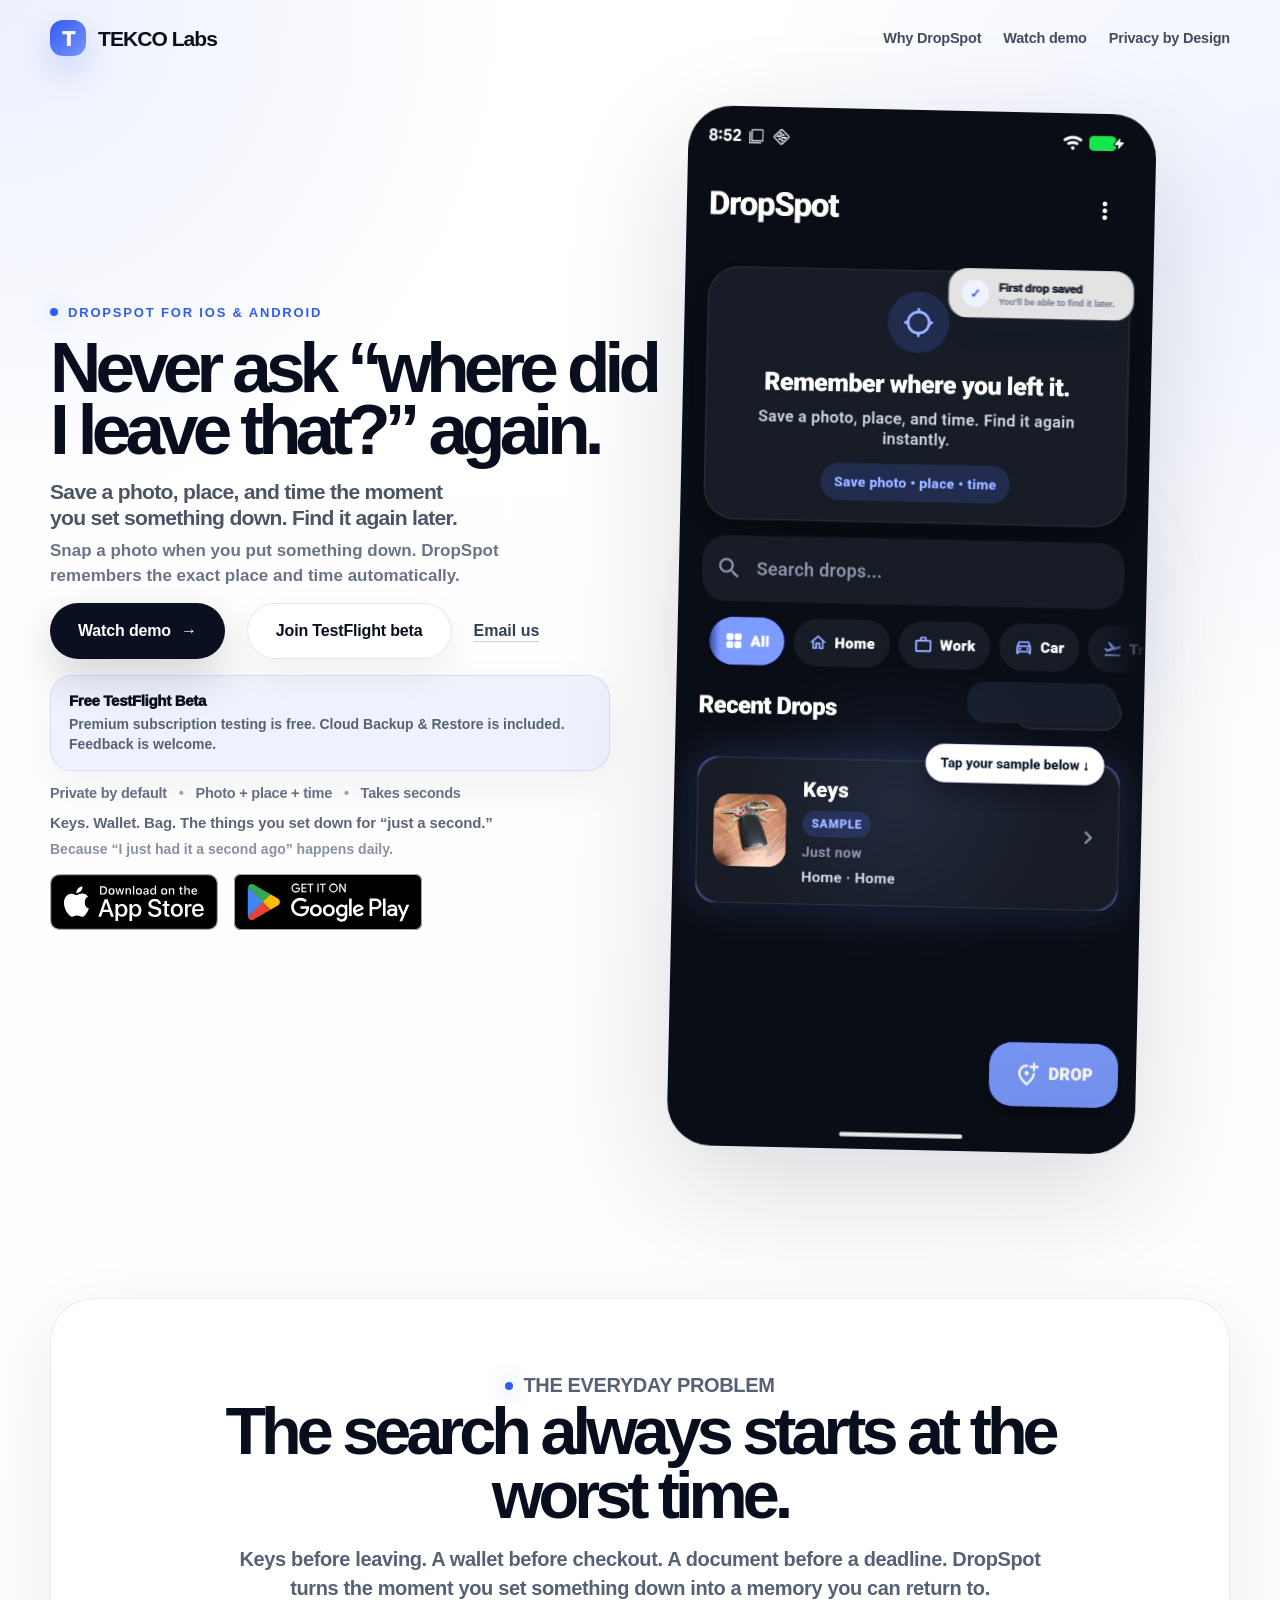
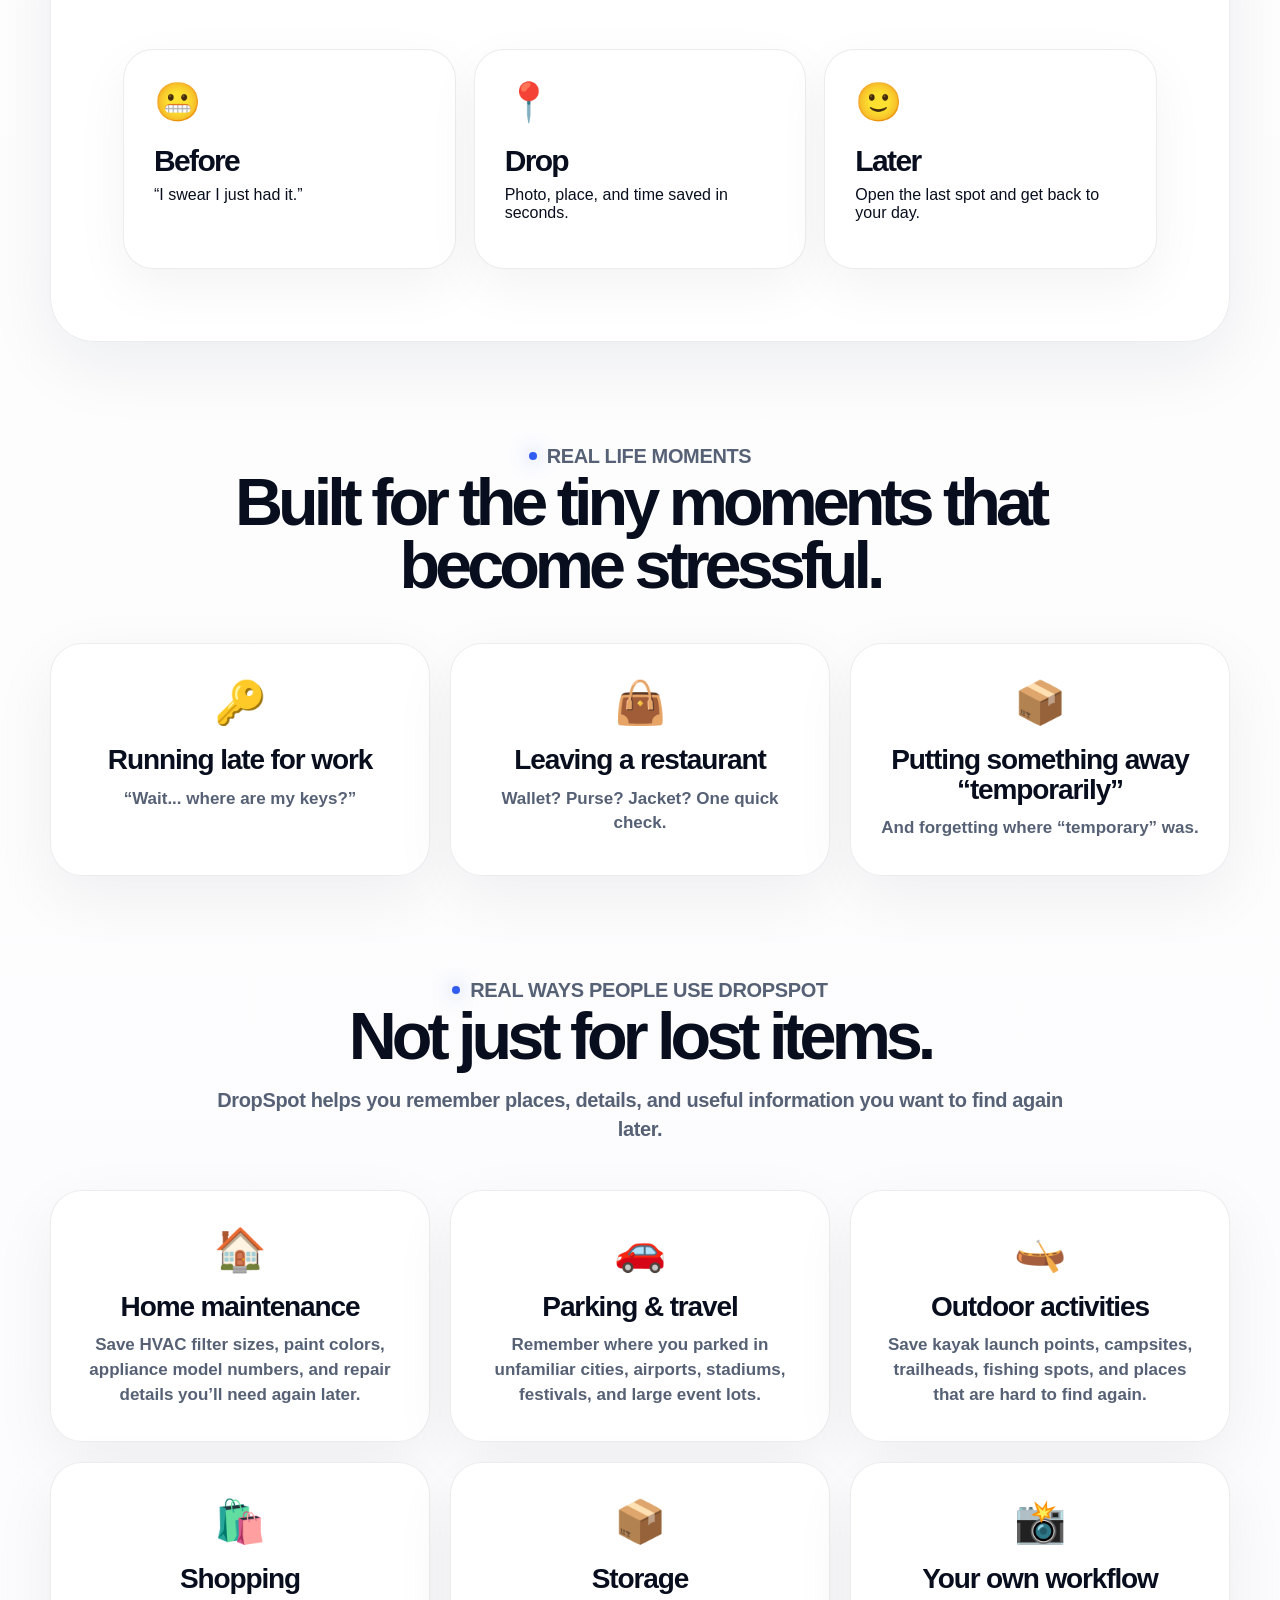
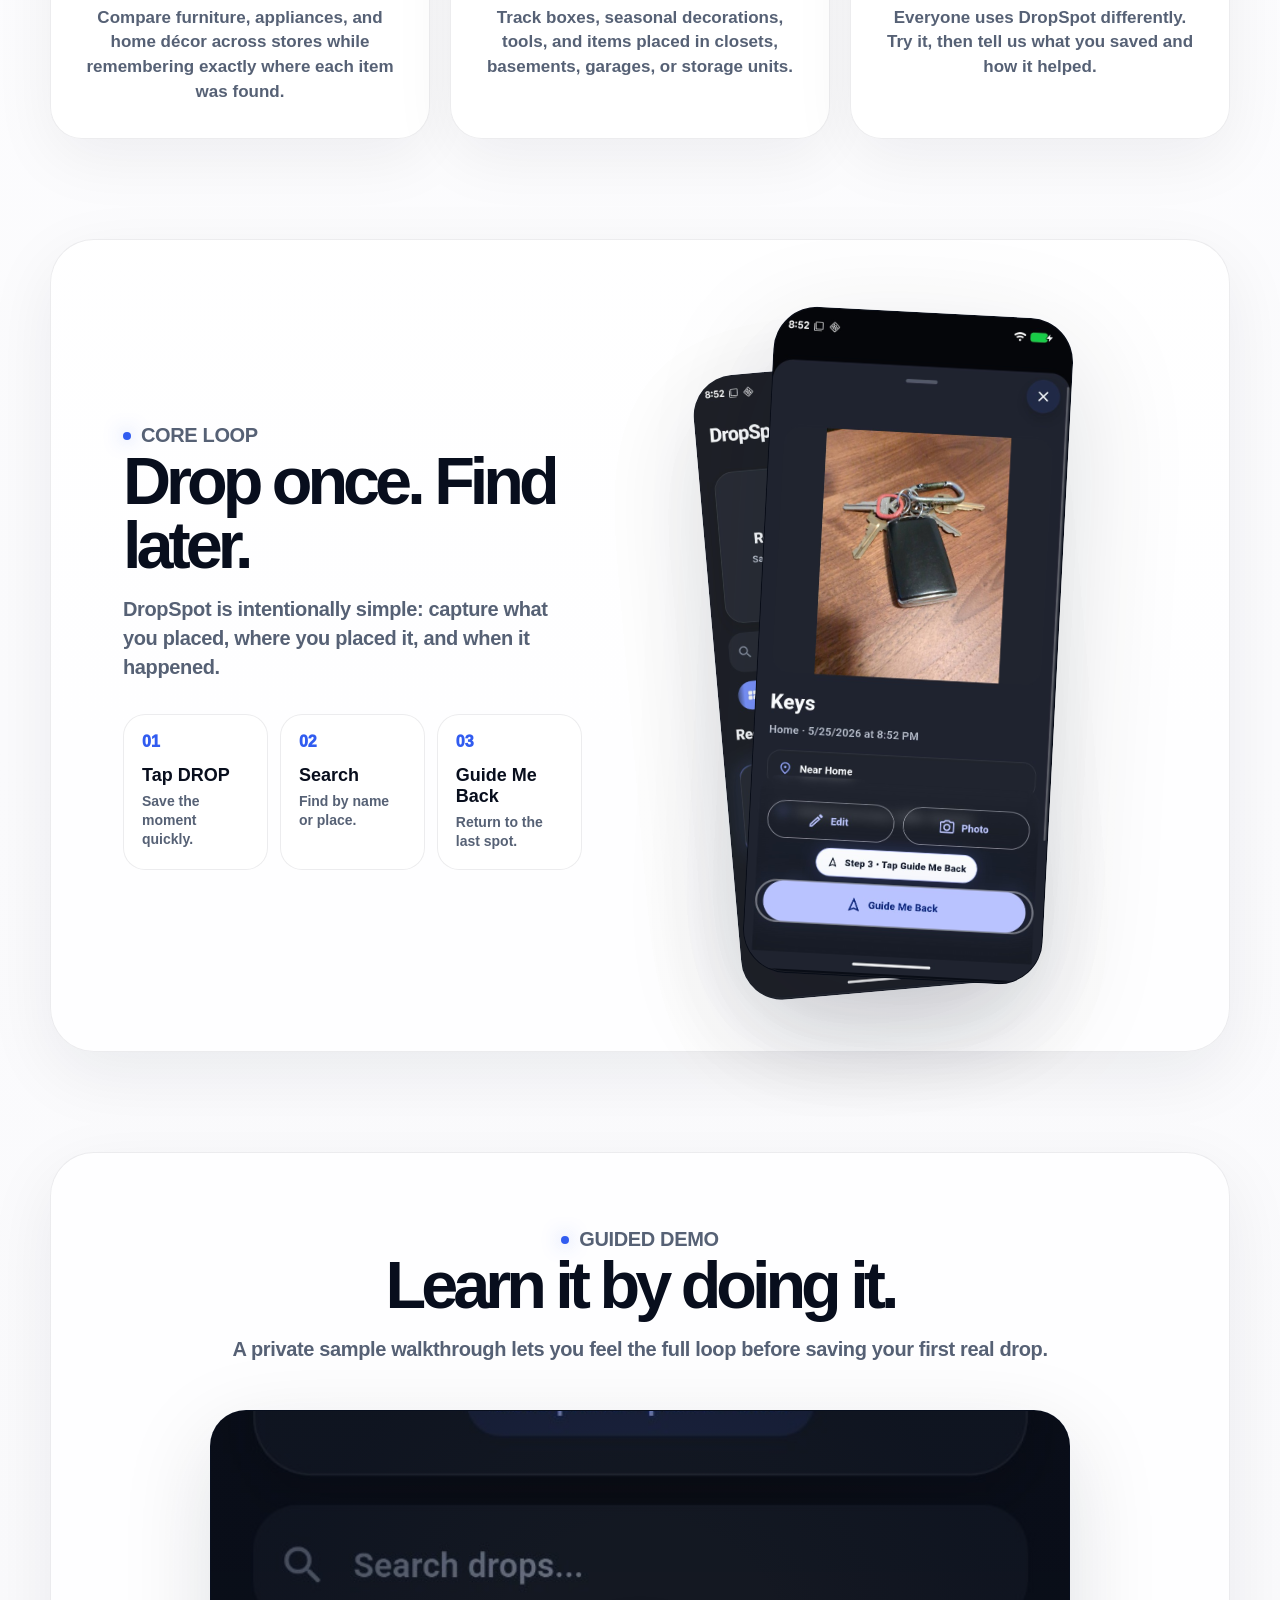
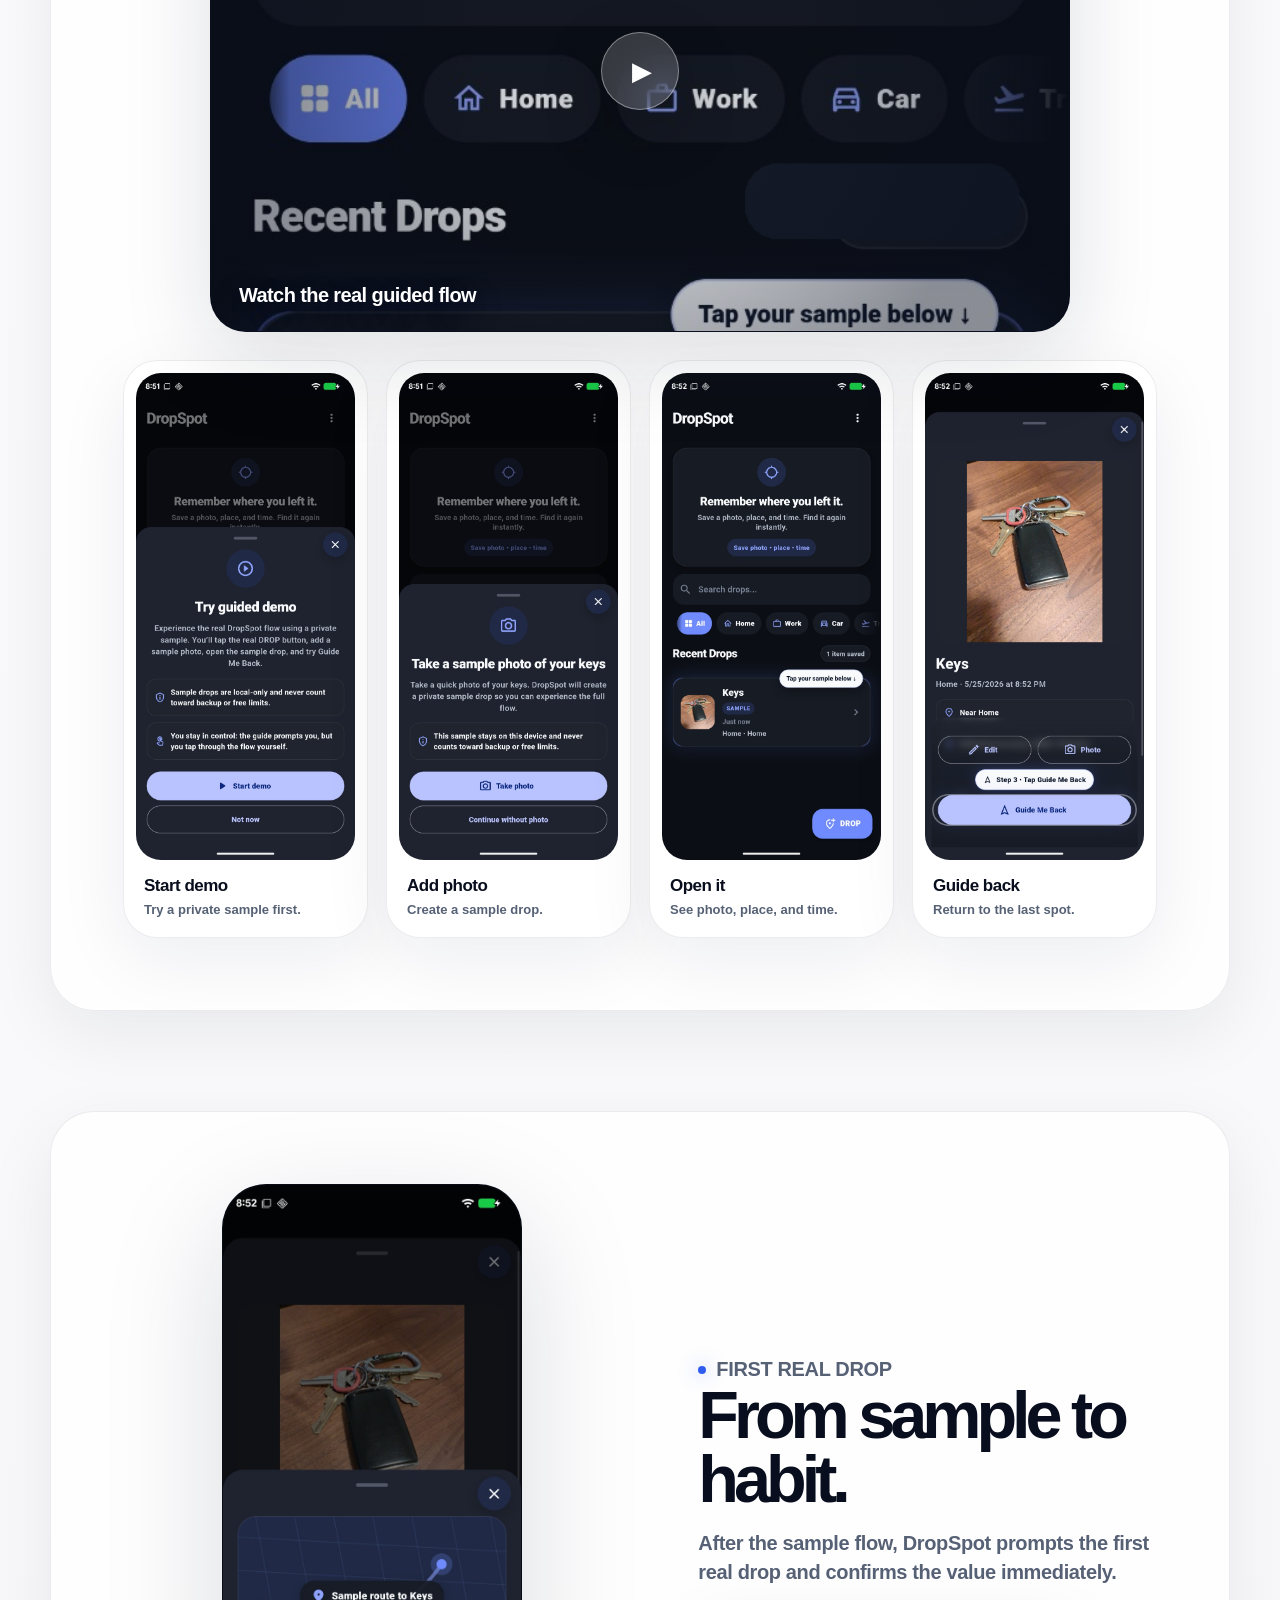
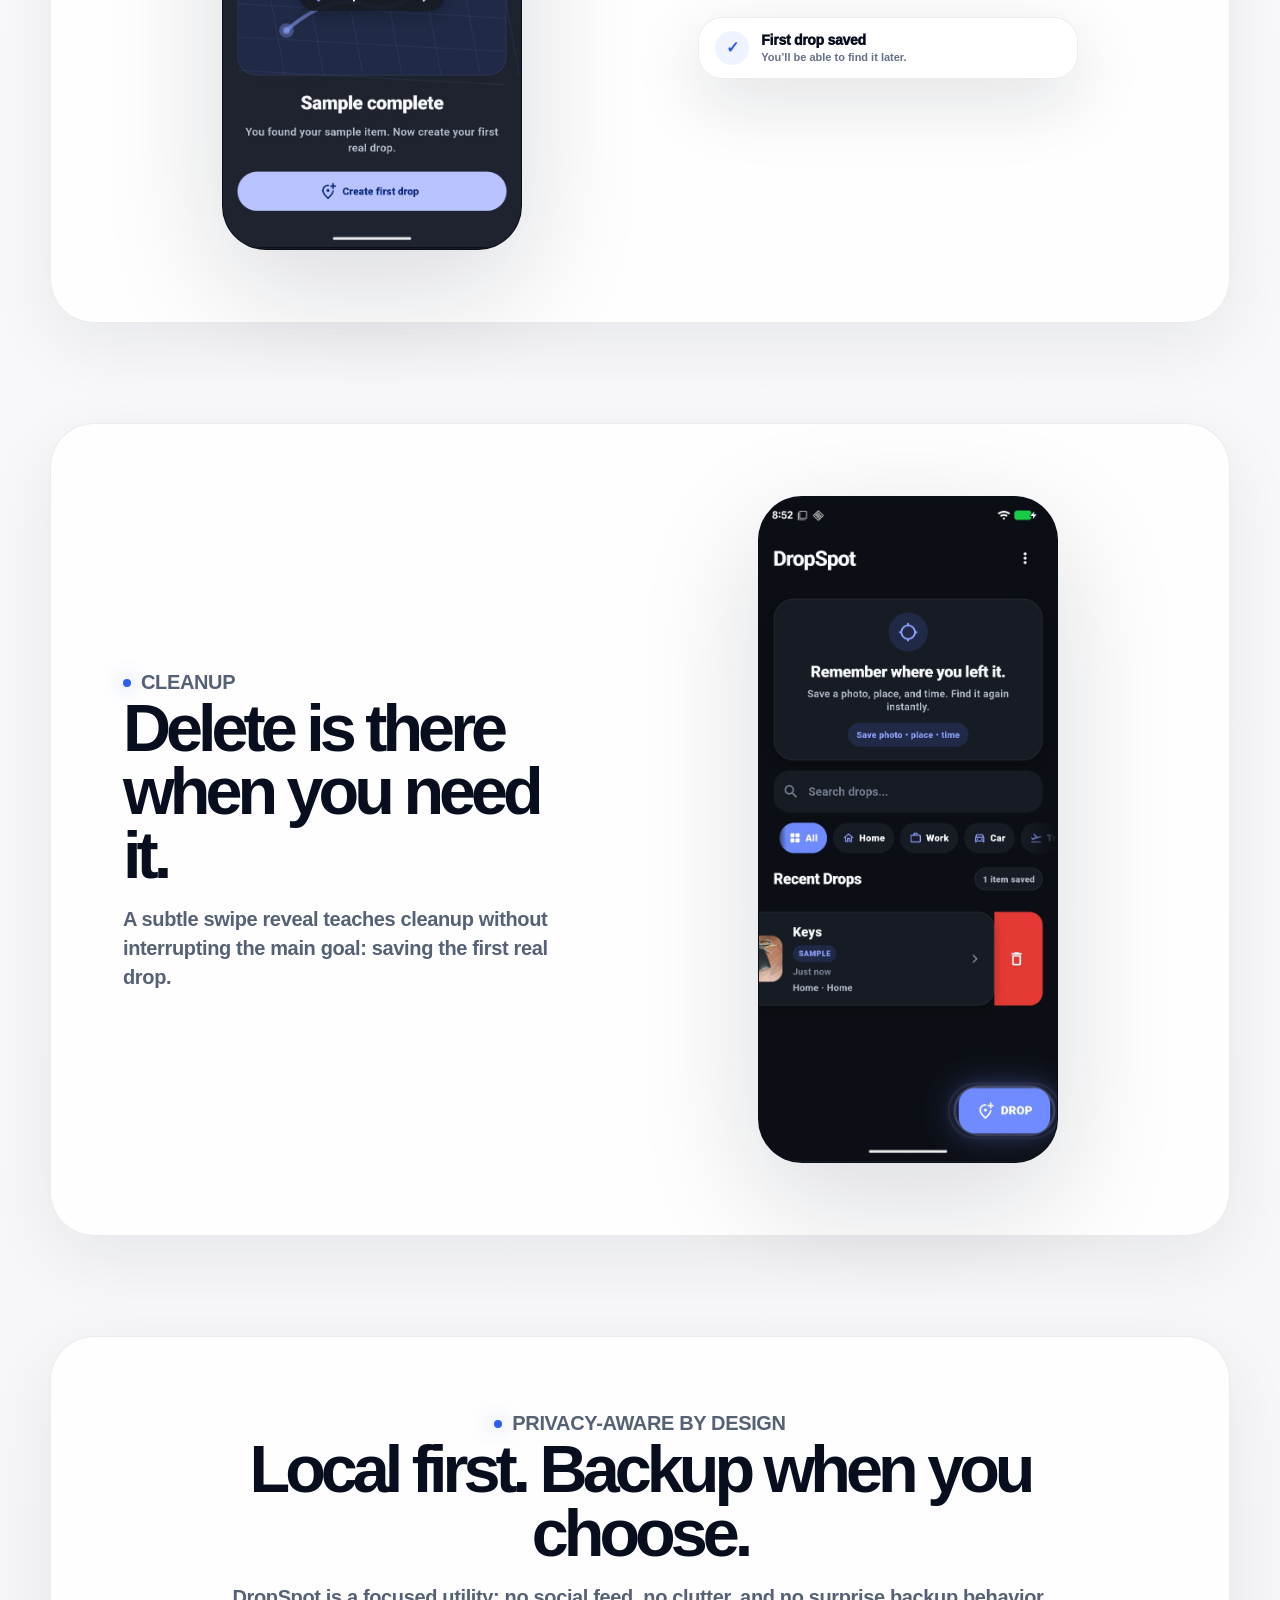
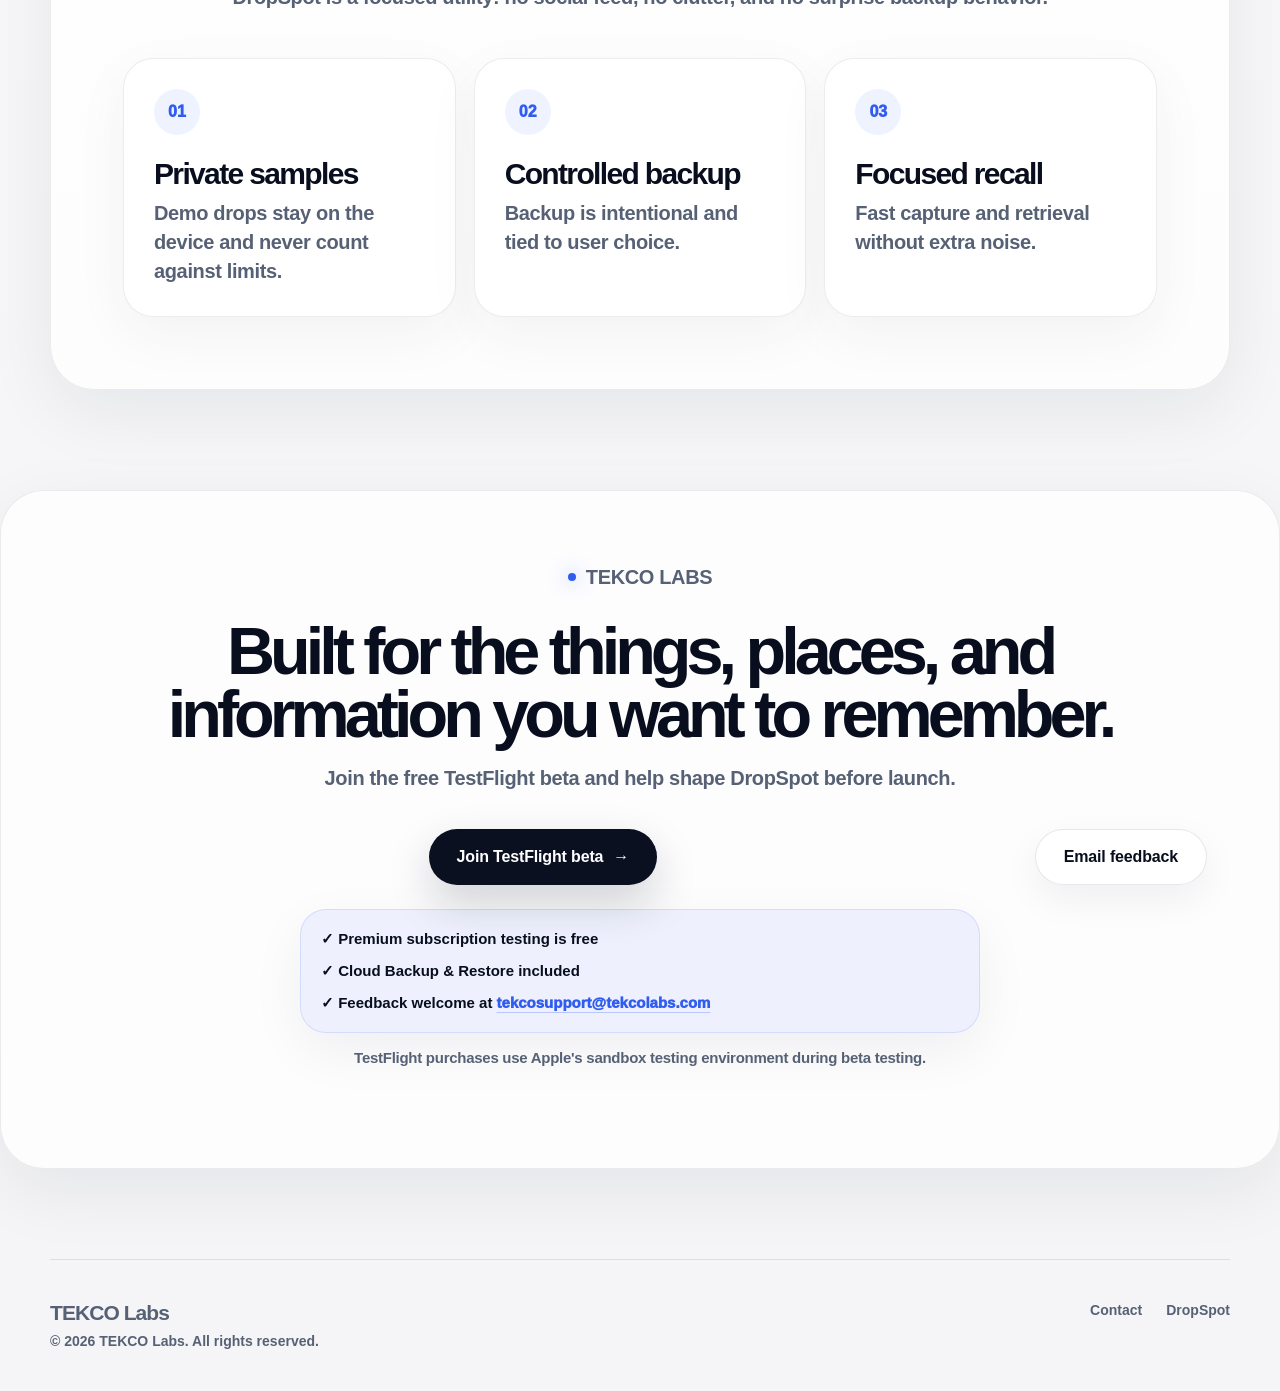
==== commit 16fc7ac3: "[web] remove navigation and footer links" ====
--- a/index.html
+++ b/index.html
@@ -48,9 +48,6 @@
       <a href="#why">Why DropSpot</a>
       <a href="#how">Watch demo</a>
       <a href="#privacy-design">Privacy by Design</a>
-      <a href="support.html">Support</a>
-      <a href="privacy.html">Privacy</a>
-      <a href="terms.html">Terms</a>
     </nav>
   </header>
 
@@ -319,9 +316,6 @@
       <p>© 2026 TEKCO Labs. All rights reserved.</p>
     </div>
     <div class="footer-links">
-      <a href="support.html">Support</a>
-      <a href="privacy.html">Privacy Policy</a>
-      <a href="terms.html">Terms of Use</a>
       <a href="mailto:tekcosupport@tekcolabs.com">Contact</a>
       <a href="#product">DropSpot</a>
     </div>
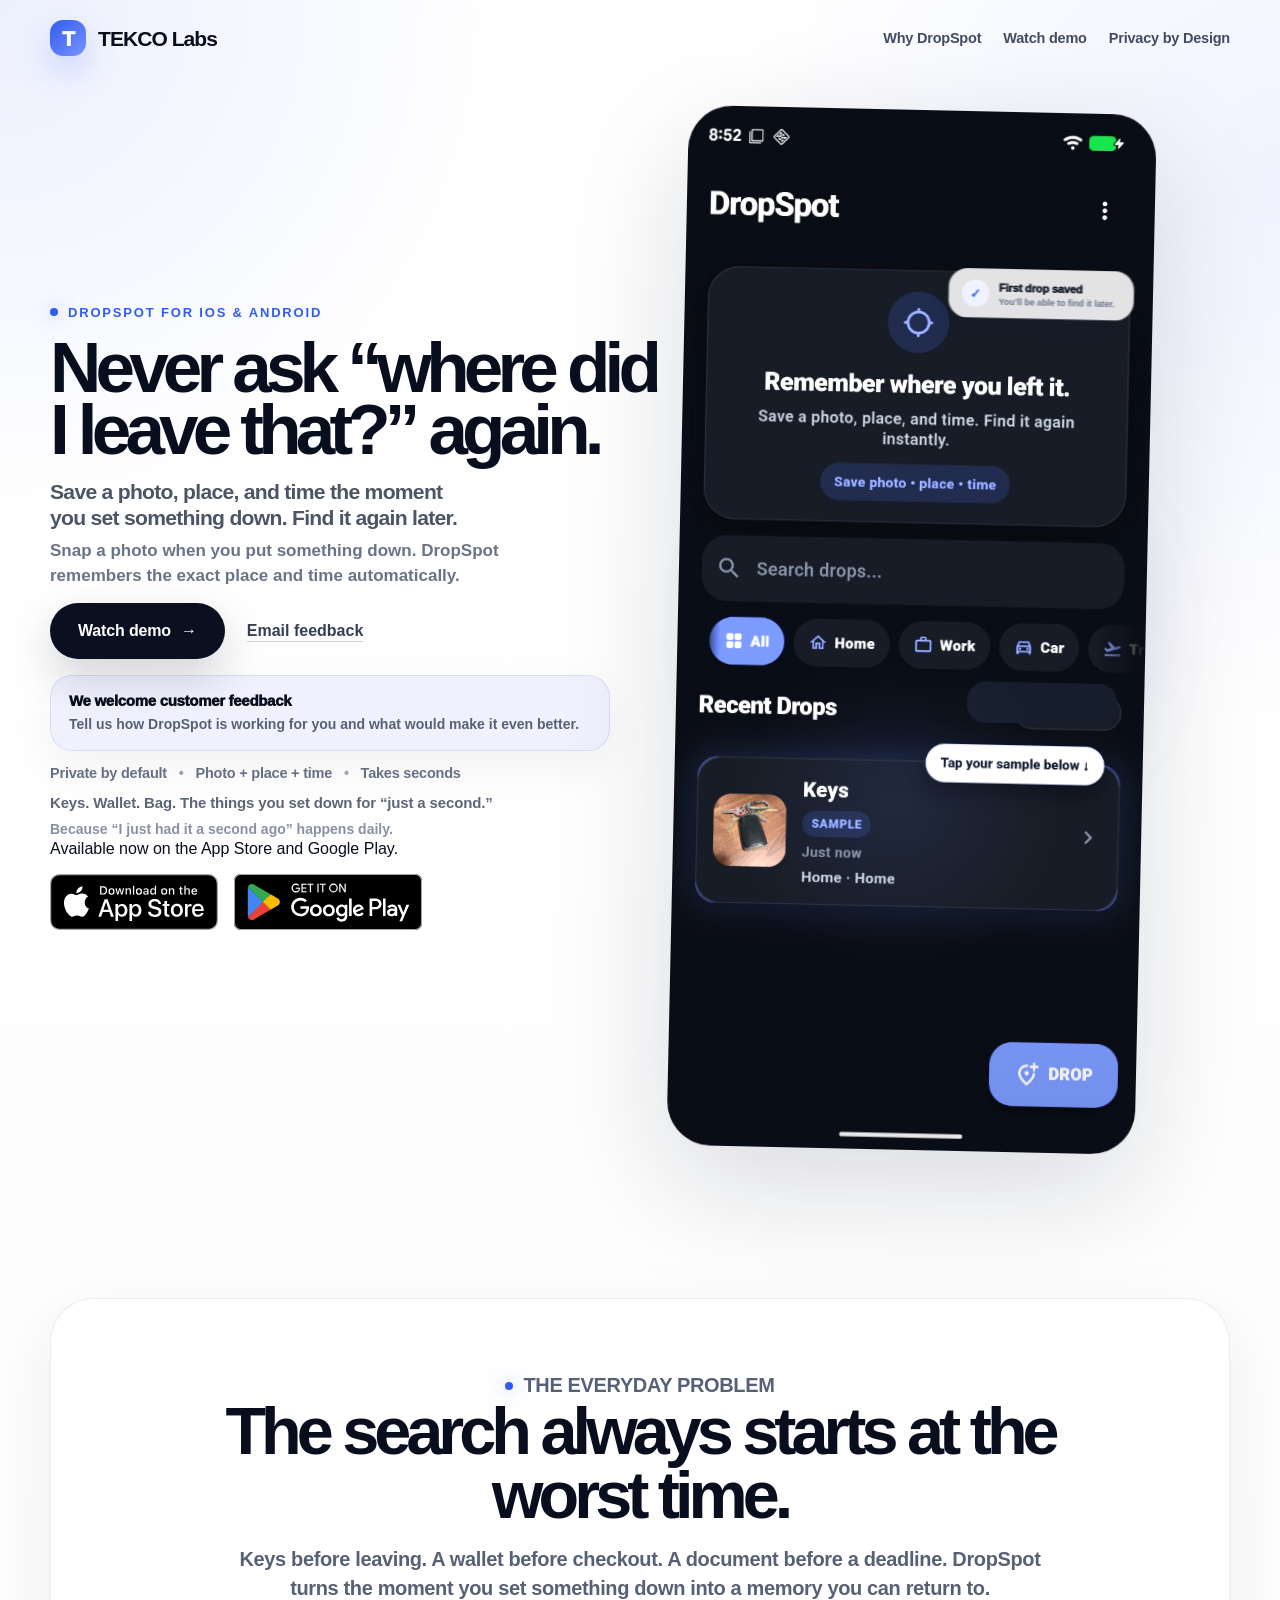
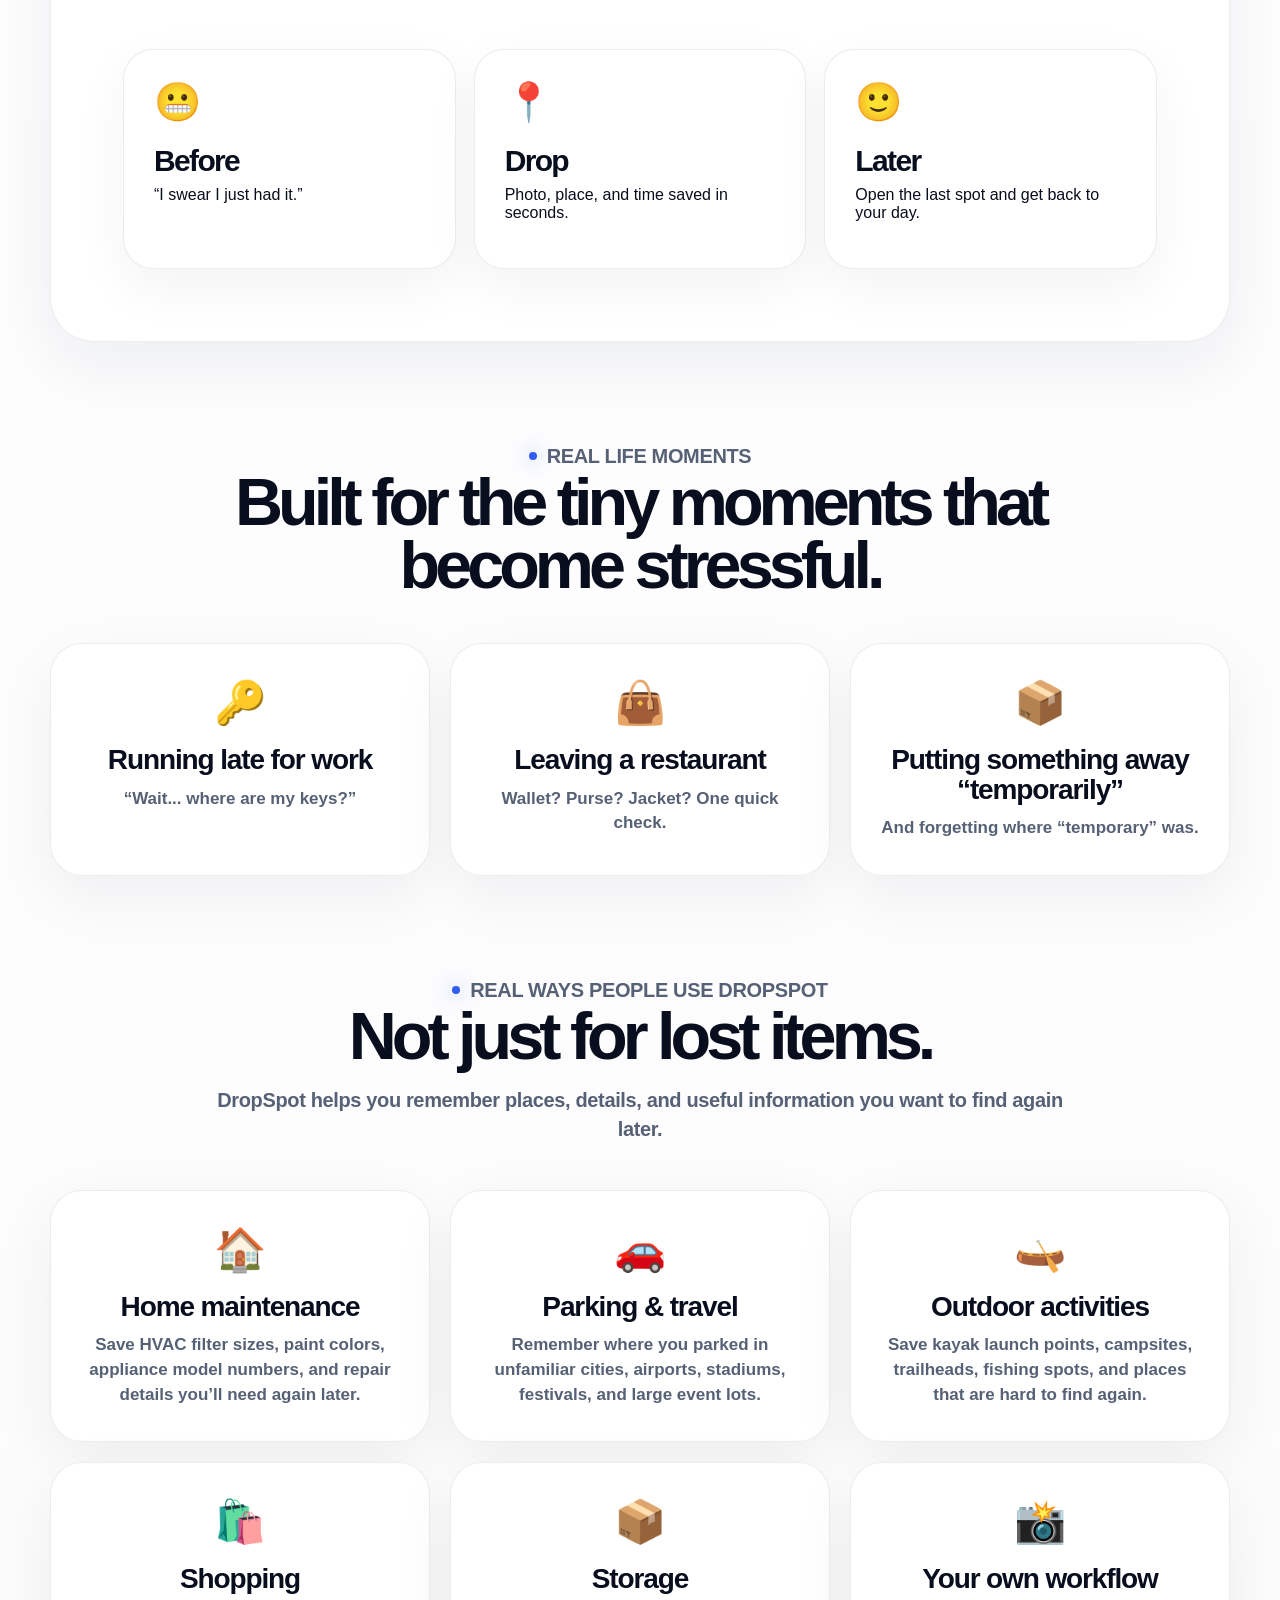
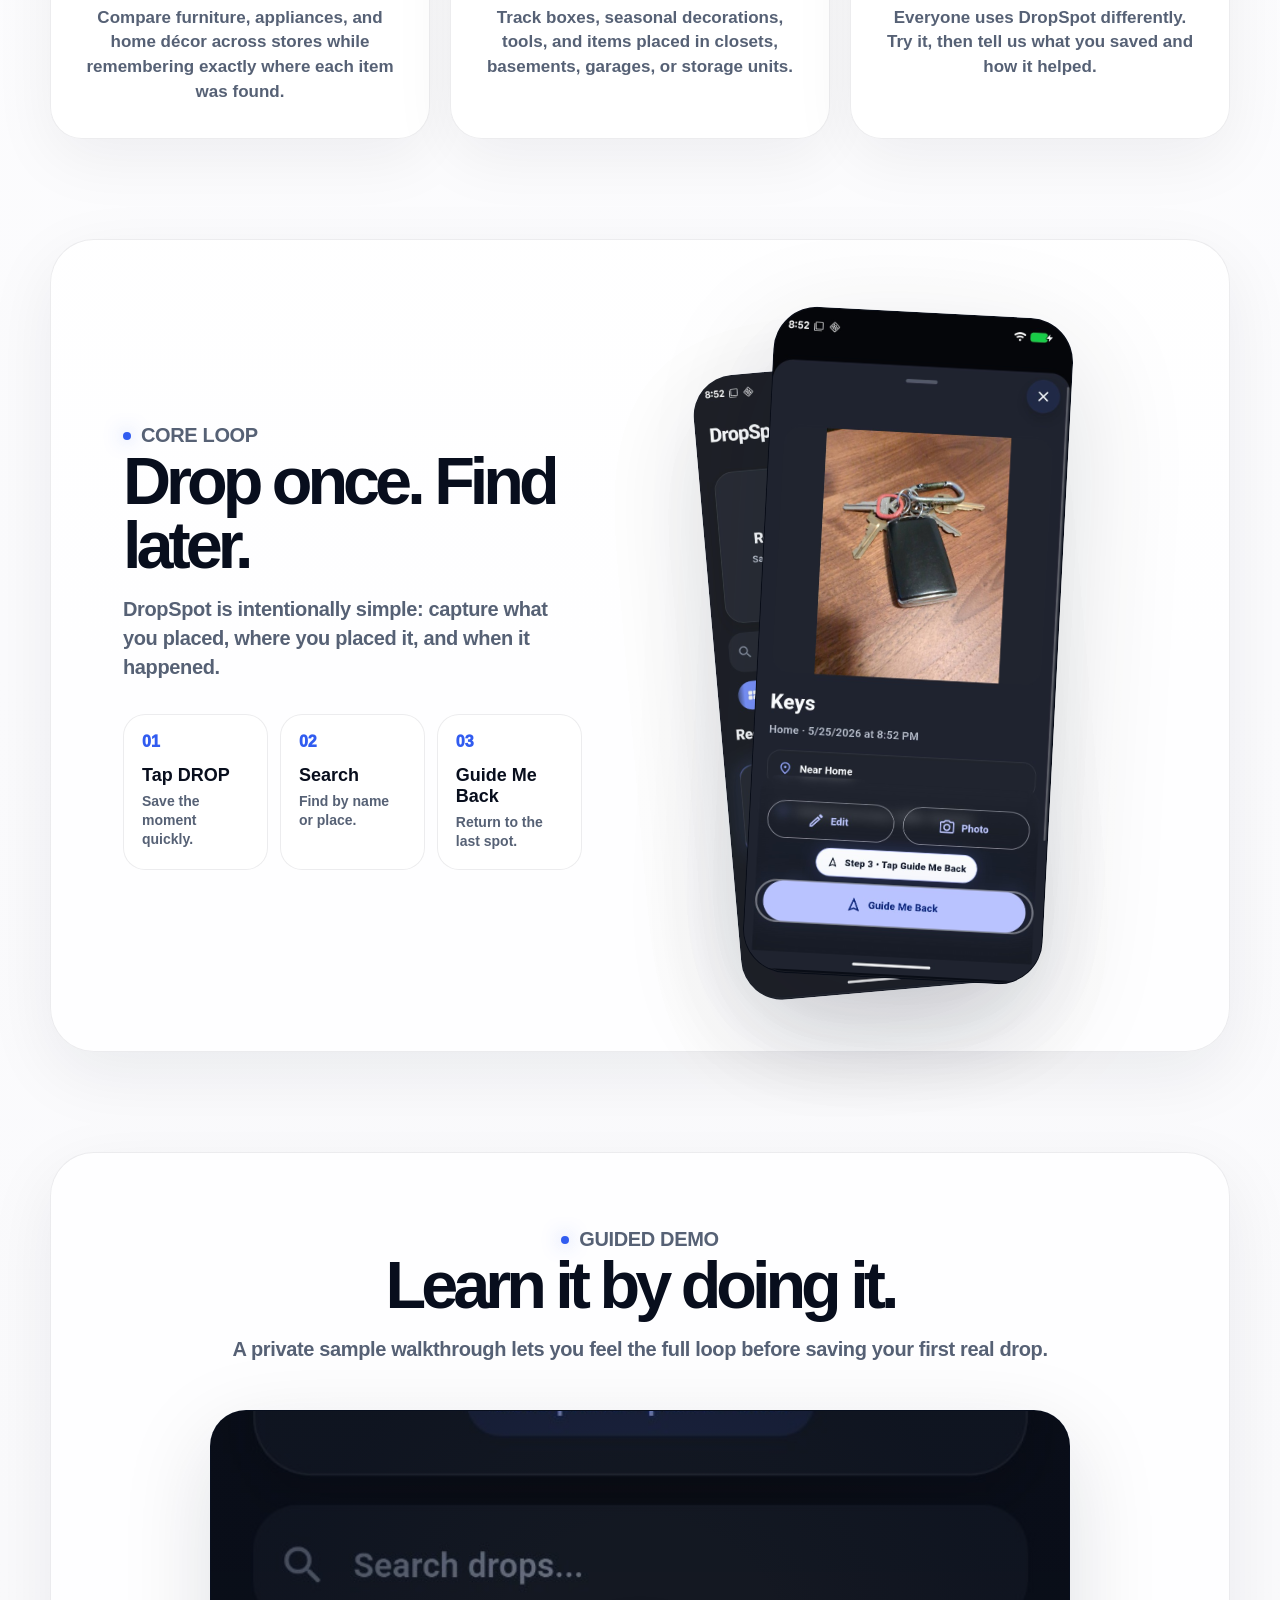
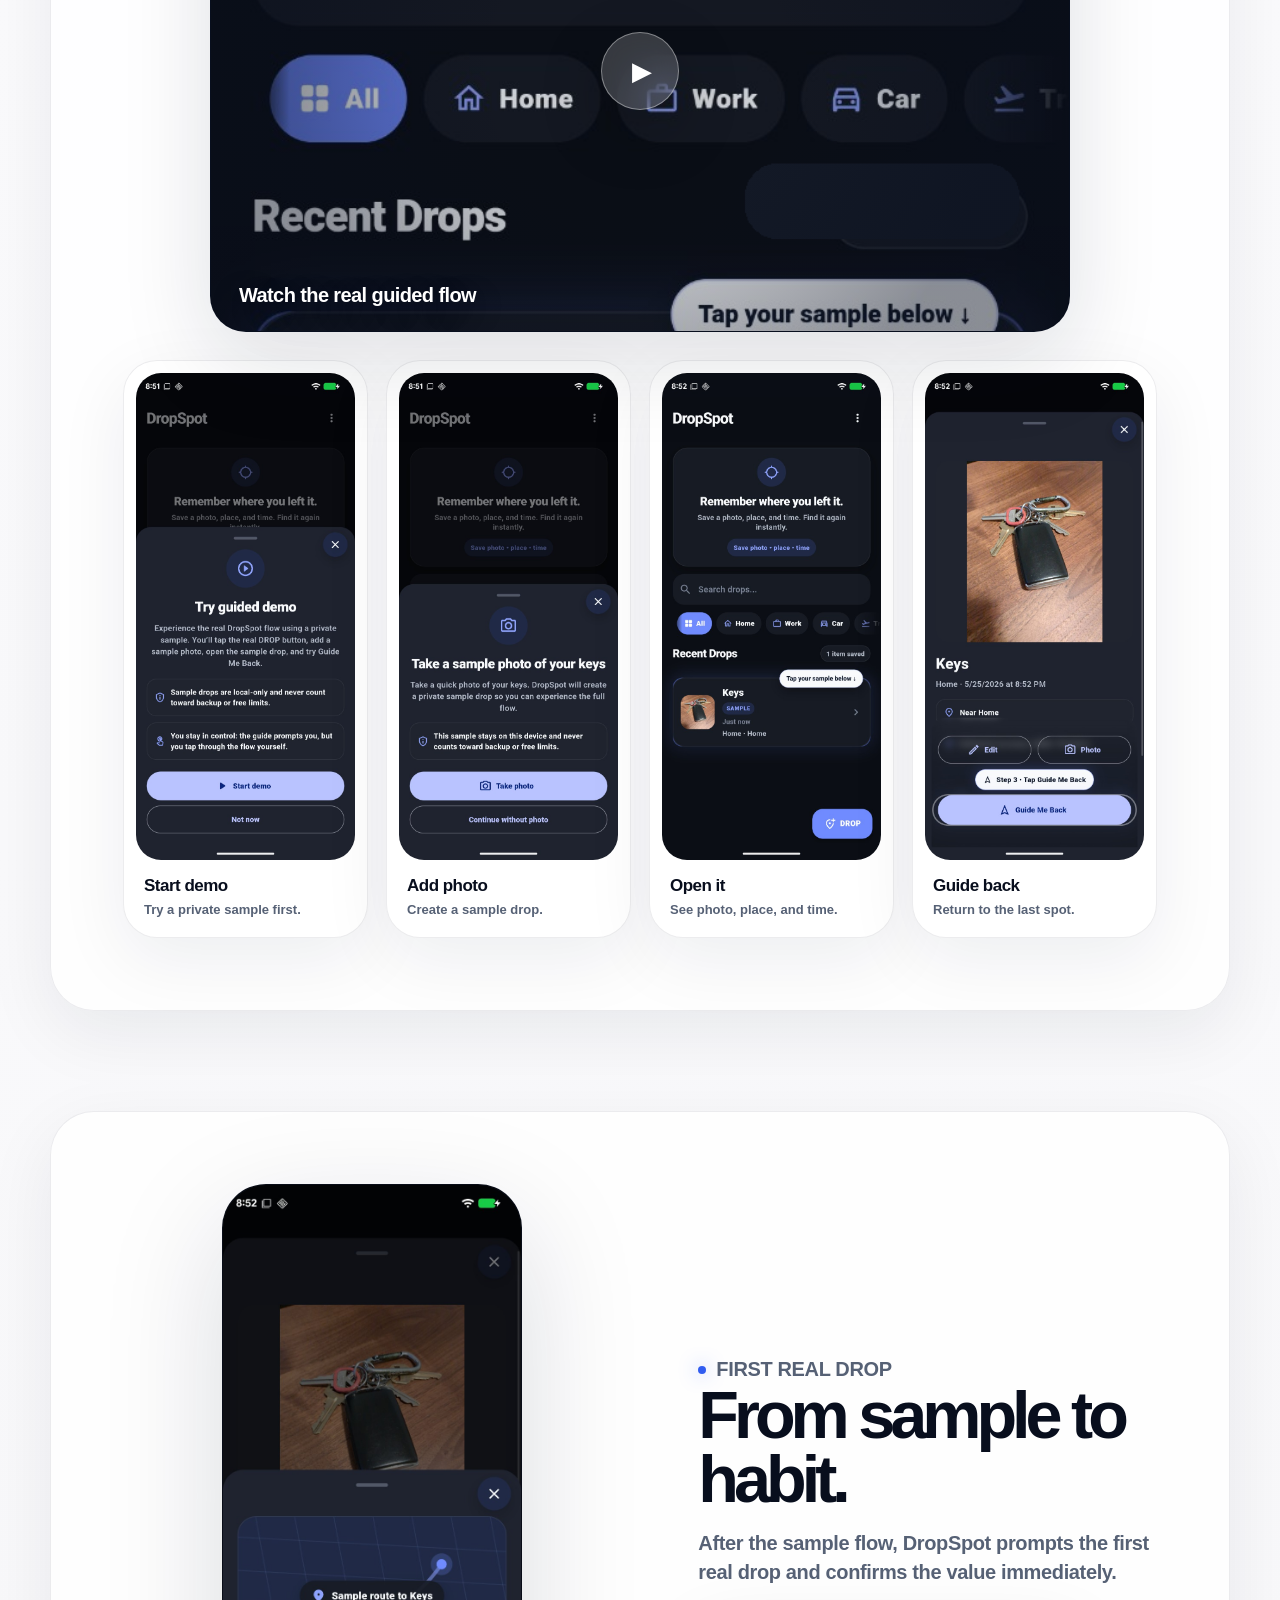
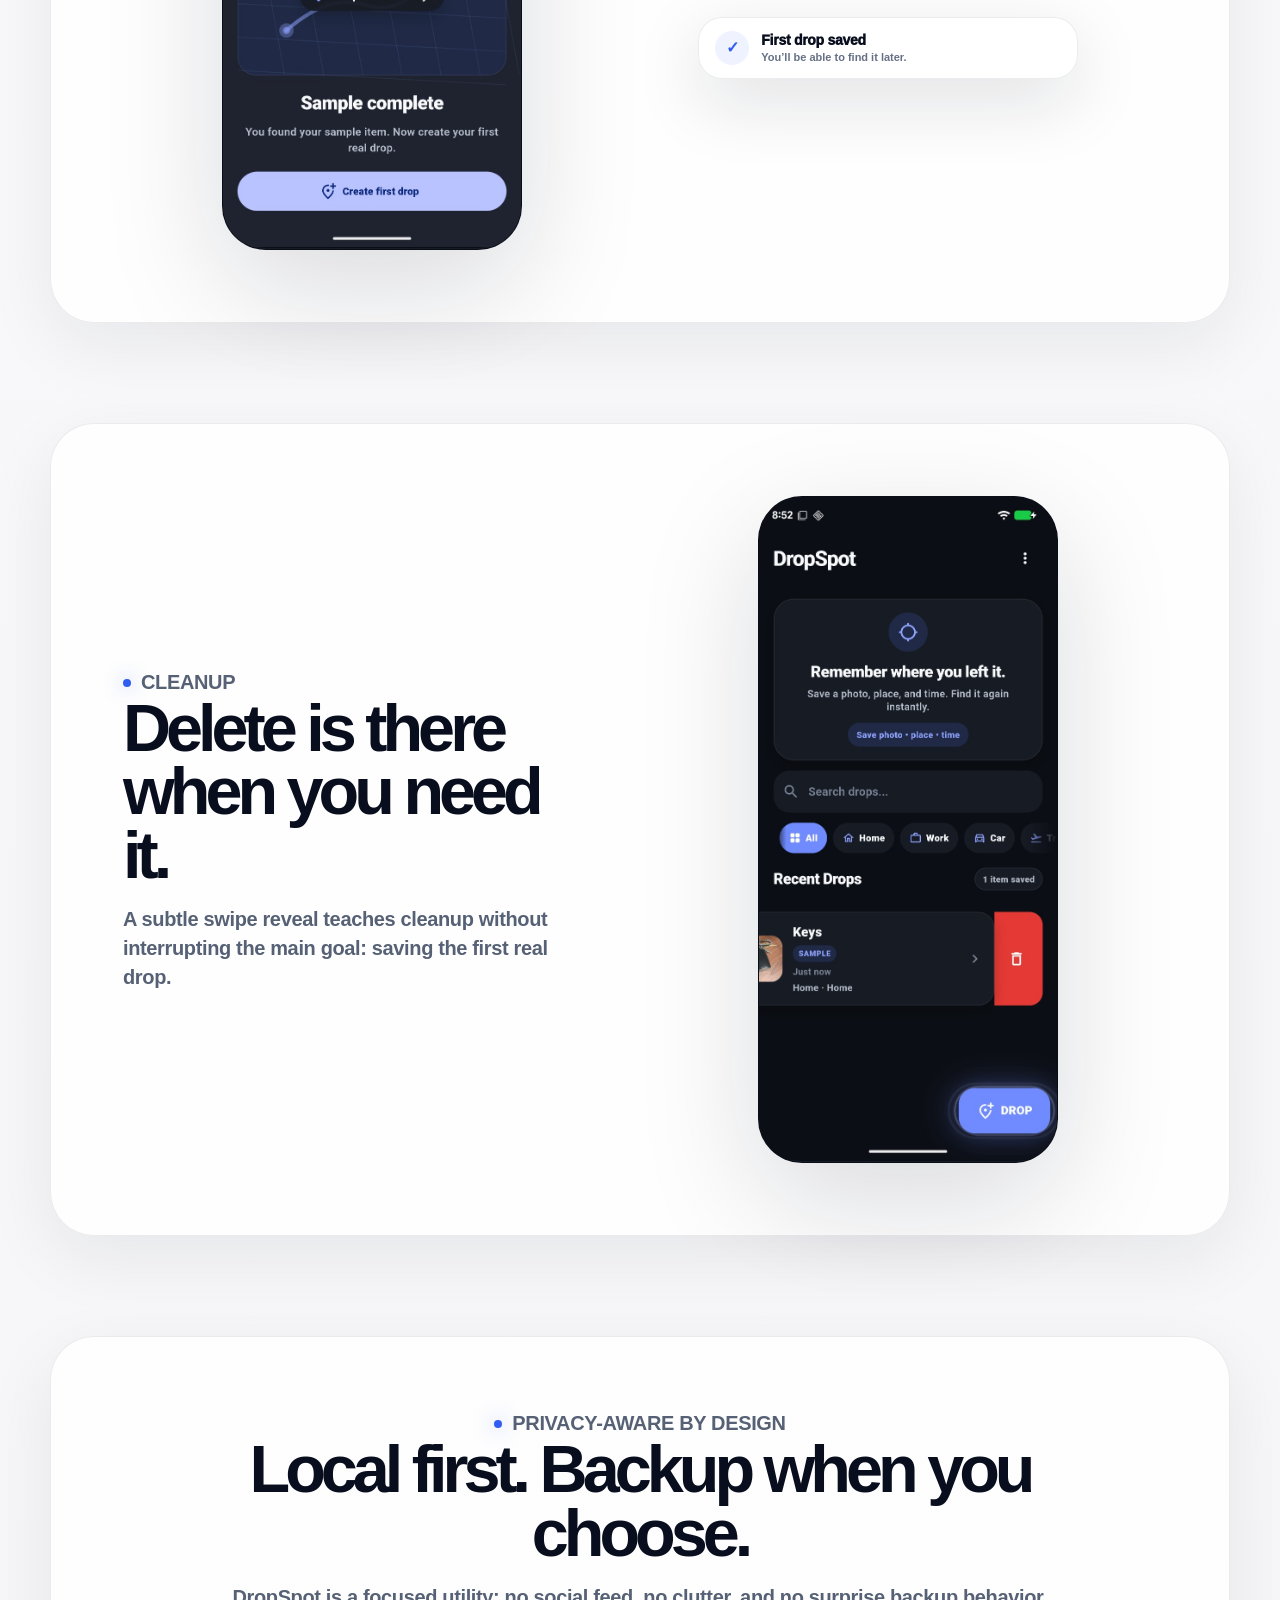
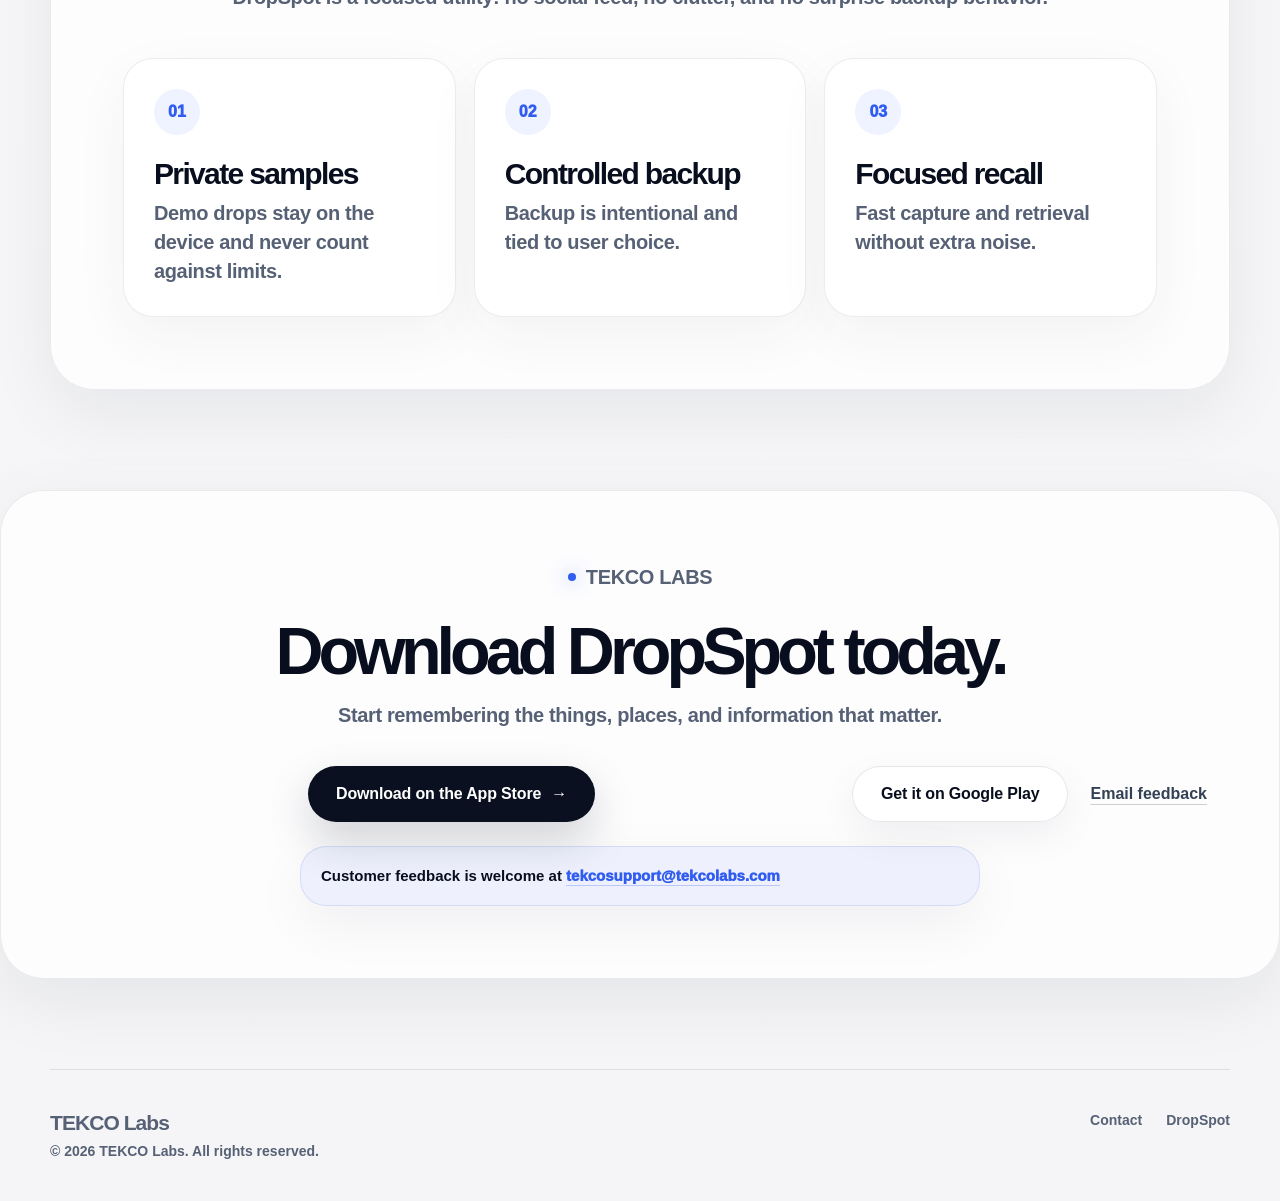
==== commit df593709: "[web] update production store listing links" ====
--- a/index.html
+++ b/index.html
@@ -64,13 +64,12 @@
 
         <div class="hero-actions">
           <a class="primary-button" href="#demo-video" data-video-open data-analytics-event="watch_demo_clicked" data-analytics-label="hero_watch_demo">Watch demo</a>
-          <a class="secondary-button" href="https://testflight.apple.com/join/vSSqCEDW" data-analytics-event="testflight_beta_clicked" data-analytics-label="hero_testflight_beta">Join TestFlight beta</a>
-          <a class="text-link" href="mailto:tekcosupport@tekcolabs.com?subject=DropSpot%20beta%20access" data-analytics-event="join_beta_clicked" data-analytics-label="hero_join_private_beta">Email us</a>
-        </div>
-
-        <div class="beta-note-card" aria-label="Free TestFlight beta details">
-          <strong>Free TestFlight Beta</strong>
-          <span>Premium subscription testing is free. Cloud Backup & Restore is included. Feedback is welcome.</span>
+          <a class="text-link" href="mailto:tekcosupport@tekcolabs.com?subject=DropSpot%20customer%20feedback" data-analytics-event="customer_feedback_clicked" data-analytics-label="hero_customer_feedback">Email feedback</a>
+        </div>
+
+        <div class="beta-note-card" aria-label="DropSpot customer feedback">
+          <strong>We welcome customer feedback</strong>
+          <span>Tell us how DropSpot is working for you and what would make it even better.</span>
         </div>
 
         <p class="trust-line">Private by default <span>•</span> Photo + place + time <span>•</span> Takes seconds</p>
@@ -78,11 +77,12 @@
         <p class="hero-emotion-line">Keys. Wallet. Bag. The things you set down for “just a second.”</p>
         <p class="future-self-line">Because “I just had it a second ago” happens daily.</p>
 
+        <p>Available now on the App Store and Google Play.</p>
         <div class="hero-store-badges">
-          <a href="#" class="store-badge" data-analytics-event="app_store_badge_clicked" data-analytics-label="hero_app_store_badge">
+          <a href="https://apps.apple.com/us/app/dropspot-item-finder/id6777976215" class="store-badge" target="_blank" rel="noopener noreferrer" aria-label="Download DropSpot on the App Store" data-analytics-event="app_store_badge_clicked" data-analytics-label="hero_app_store_badge">
             <img src="images/app-store-badge.svg" alt="Download on the App Store">
           </a>
-          <a href="https://play.google.com/store/apps/details?id=com.tekcolabs.dropspot&hl=en_US" class="store-badge" data-analytics-event="google_play_badge_clicked" data-analytics-label="hero_google_play_badge">
+          <a href="https://play.google.com/store/apps/details?id=com.tekcolabs.dropspot&hl=en_US" class="store-badge" target="_blank" rel="noopener noreferrer" aria-label="Get DropSpot on Google Play" data-analytics-event="google_play_badge_clicked" data-analytics-label="hero_google_play_badge">
             <img src="images/google-play-badge.svg" alt="Get it on Google Play">
           </a>
         </div>
@@ -295,18 +295,16 @@
 
     <section class="final-cta">
       <p class="eyebrow">TEKCO Labs</p>
-      <h2>Built for the things, places, and information you want to remember.</h2>
-      <p>Join the free TestFlight beta and help shape DropSpot before launch.</p>
+      <h2>Download DropSpot today.</h2>
+      <p>Start remembering the things, places, and information that matter.</p>
       <div class="final-actions">
-        <a class="primary-button" href="https://testflight.apple.com/join/vSSqCEDW" data-analytics-event="testflight_beta_clicked" data-analytics-label="final_cta_testflight_beta">Join TestFlight beta</a>
-        <a class="secondary-button" href="mailto:tekcosupport@tekcolabs.com?subject=DropSpot%20beta%20access" data-analytics-event="join_beta_clicked" data-analytics-label="final_cta_join_private_beta">Email feedback</a>
-      </div>
-      <div class="beta-free-card" aria-label="Free beta testing details">
-        <span>✓ Premium subscription testing is free</span>
-        <span>✓ Cloud Backup & Restore included</span>
-        <span>✓ Feedback welcome at <a href="mailto:tekcosupport@tekcolabs.com?subject=DropSpot%20beta%20feedback">tekcosupport@tekcolabs.com</a></span>
-      </div>
-      <p class="beta-contact-line">TestFlight purchases use Apple's sandbox testing environment during beta testing.</p>
+        <a class="primary-button" href="https://apps.apple.com/us/app/dropspot-item-finder/id6777976215" target="_blank" rel="noopener noreferrer" aria-label="Download DropSpot on the App Store" data-analytics-event="app_store_download_clicked" data-analytics-label="final_cta_app_store">Download on the App Store</a>
+        <a class="secondary-button" href="https://play.google.com/store/apps/details?id=com.tekcolabs.dropspot&hl=en_US" target="_blank" rel="noopener noreferrer" aria-label="Get DropSpot on Google Play" data-analytics-event="google_play_download_clicked" data-analytics-label="final_cta_google_play">Get it on Google Play</a>
+        <a class="text-link" href="mailto:tekcosupport@tekcolabs.com?subject=DropSpot%20customer%20feedback" data-analytics-event="customer_feedback_clicked" data-analytics-label="final_cta_customer_feedback">Email feedback</a>
+      </div>
+      <div class="beta-free-card" aria-label="DropSpot customer feedback">
+        <span>Customer feedback is welcome at <a href="mailto:tekcosupport@tekcolabs.com?subject=DropSpot%20customer%20feedback">tekcosupport@tekcolabs.com</a></span>
+      </div>
     </section>
   </main>
 
